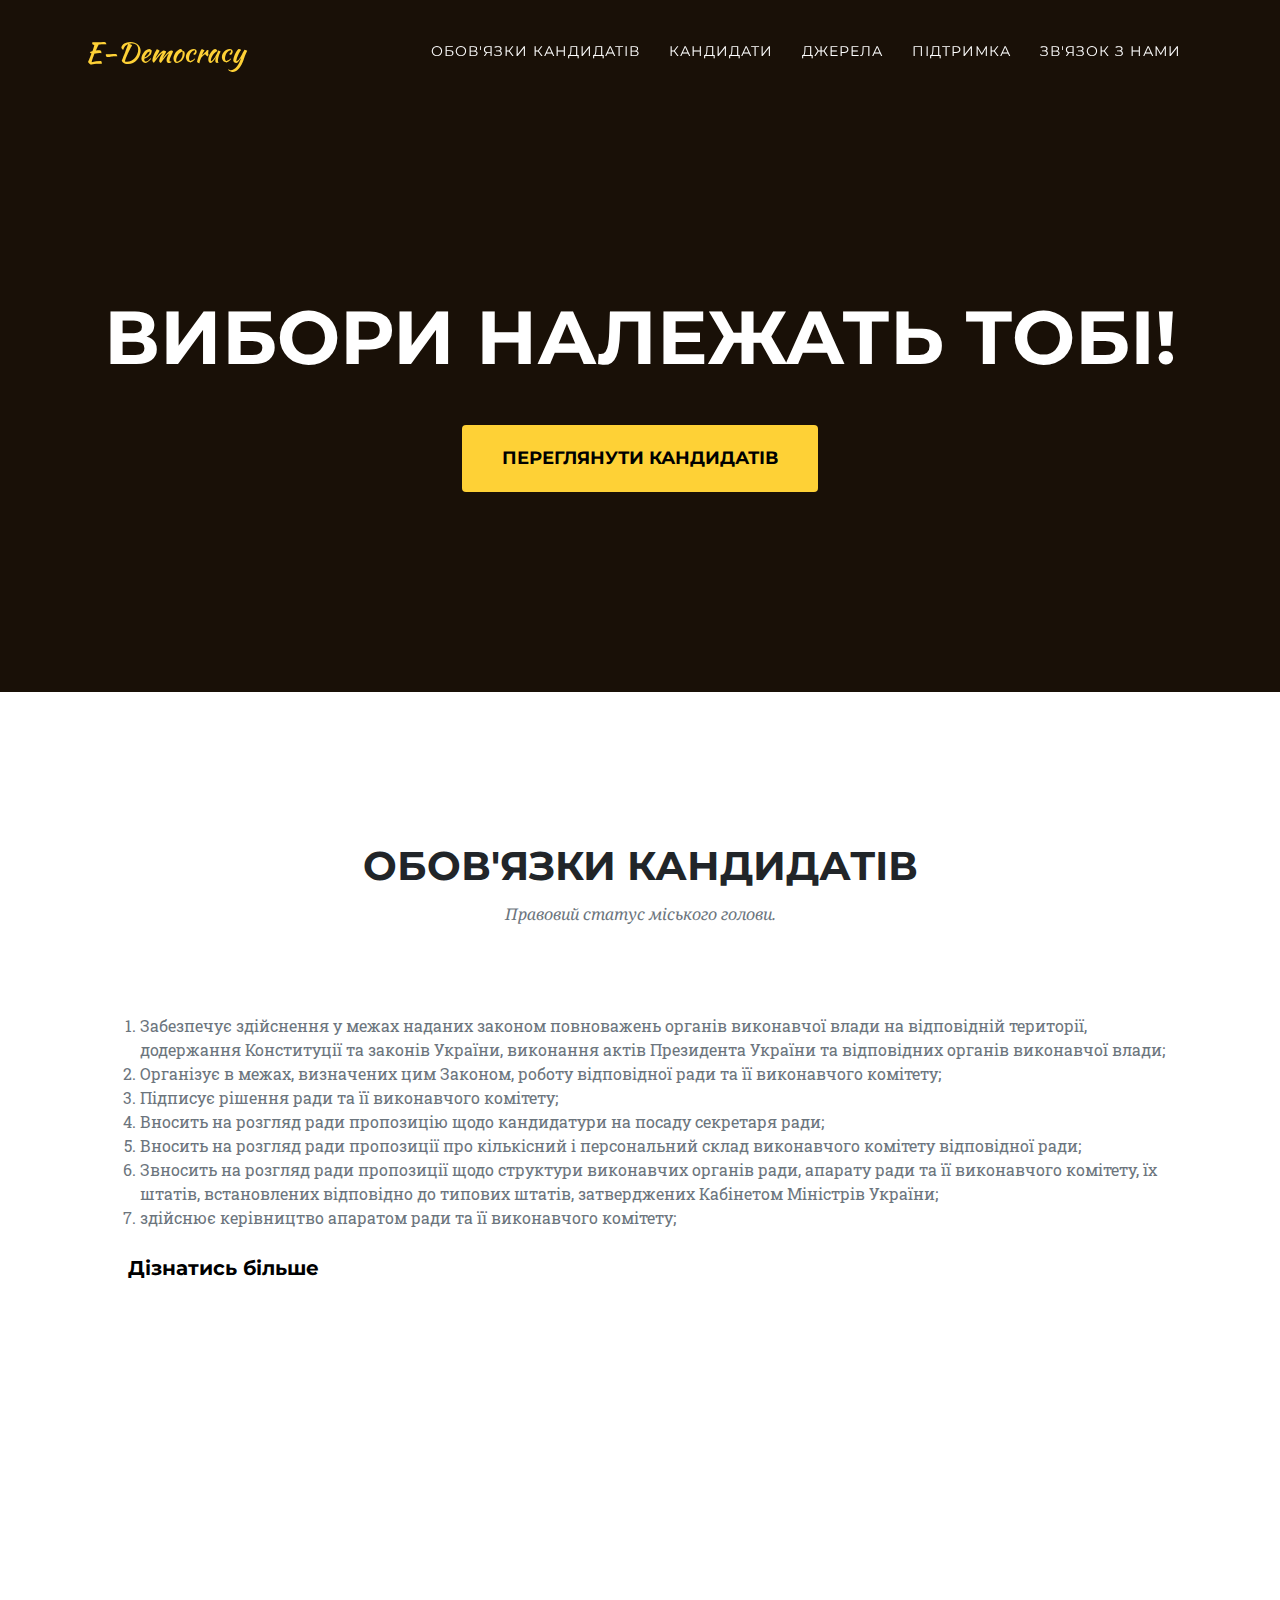
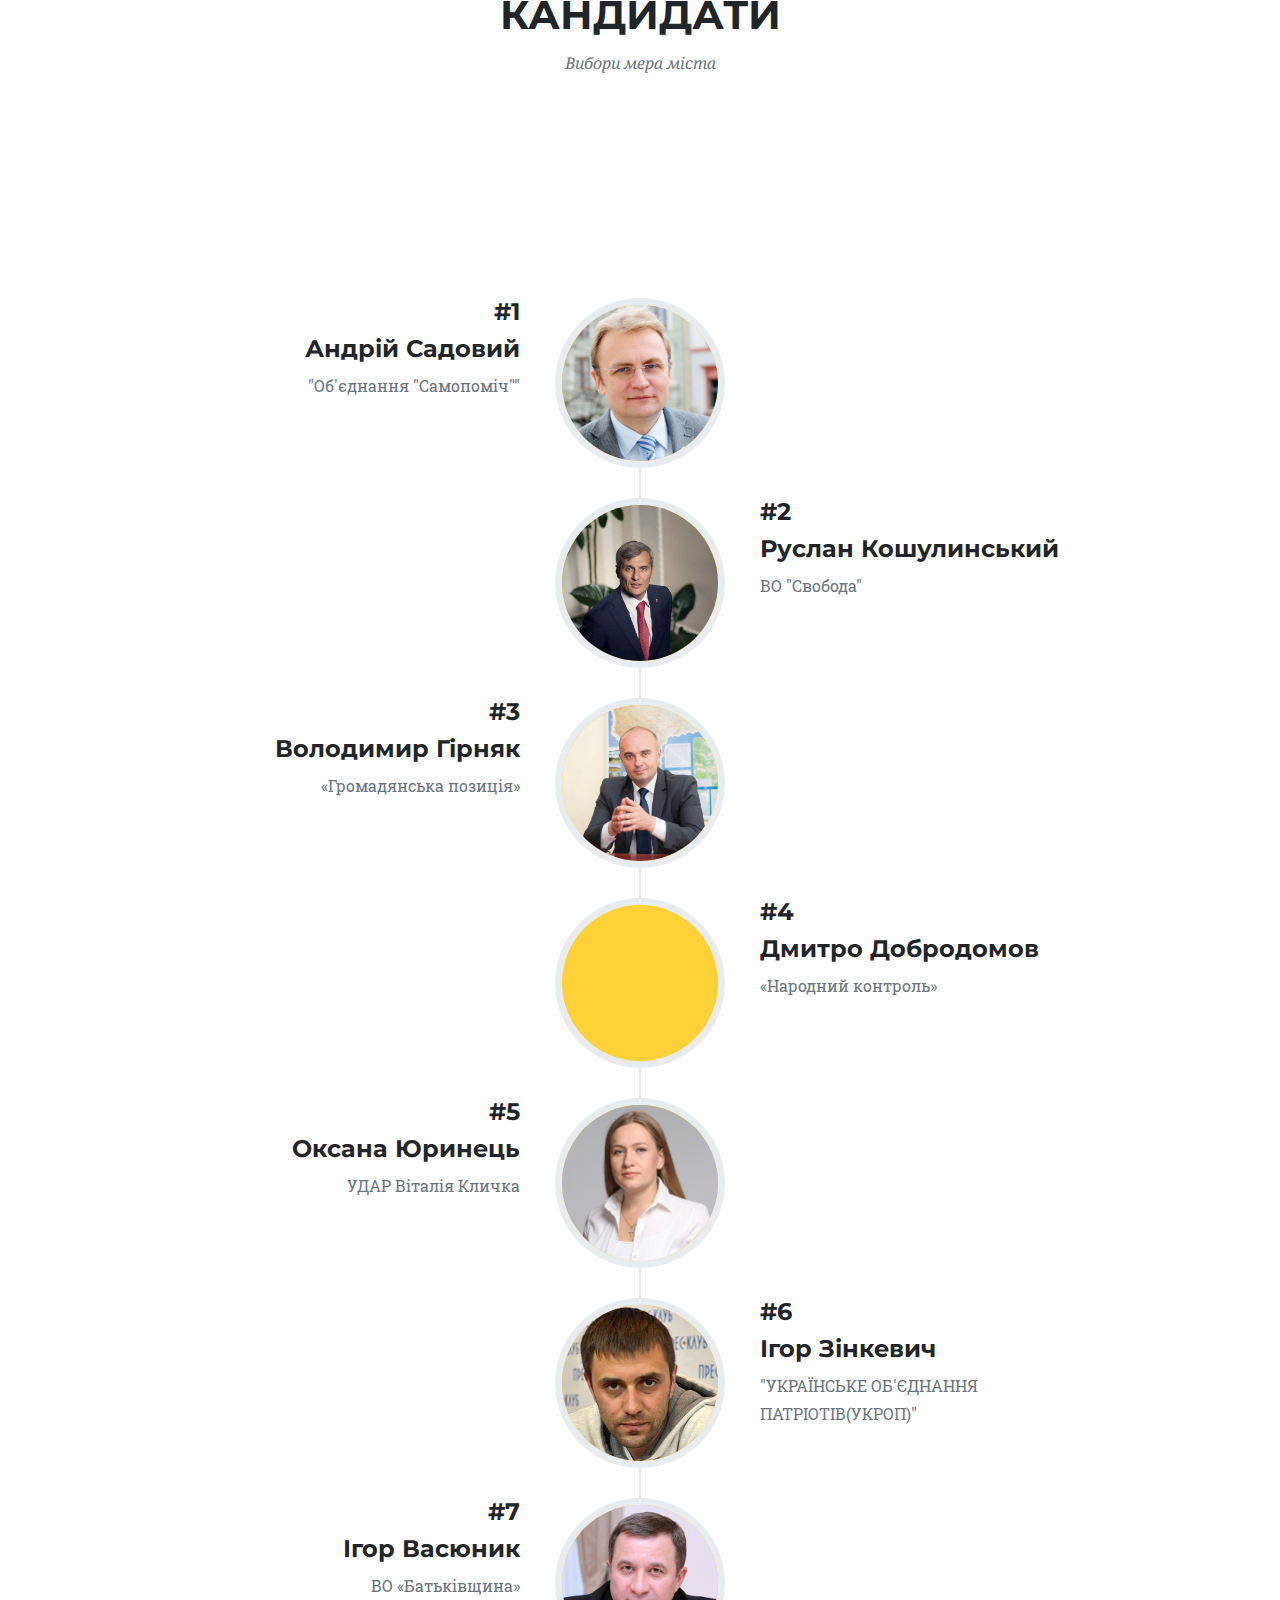
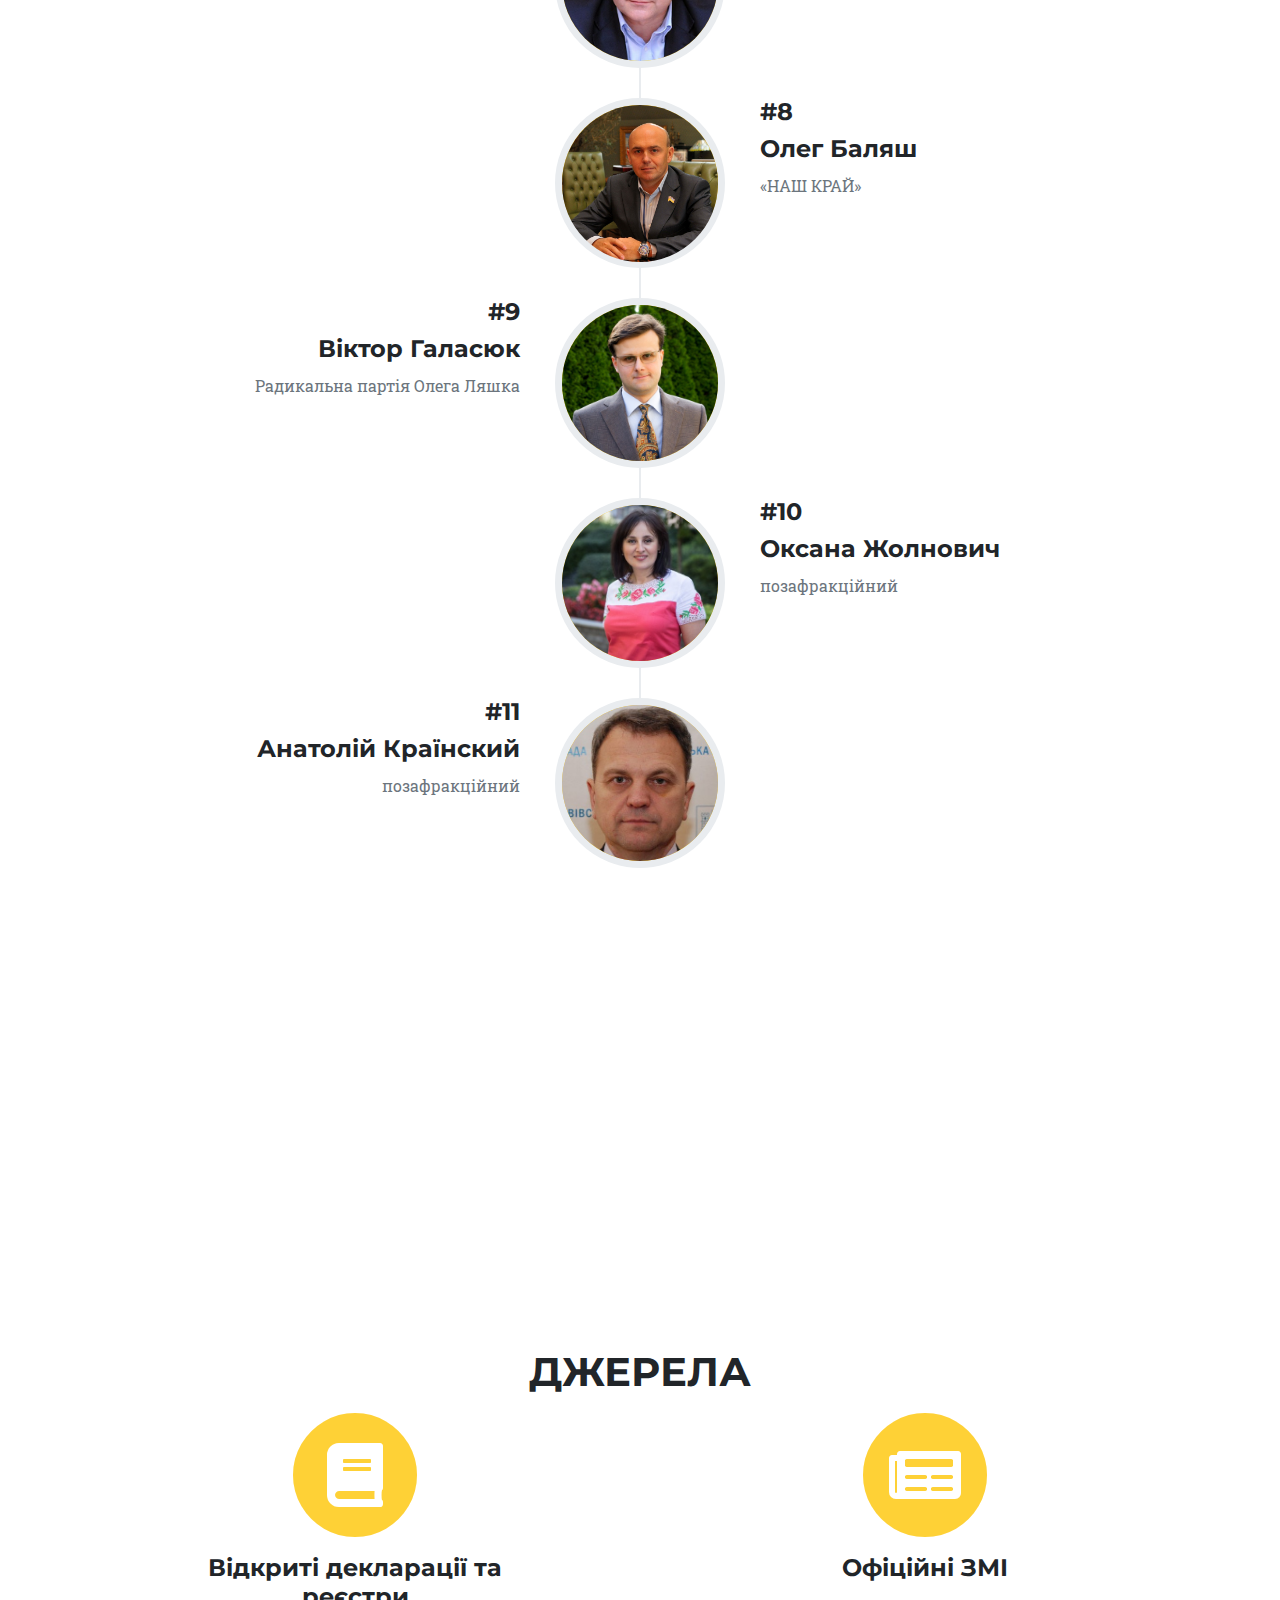
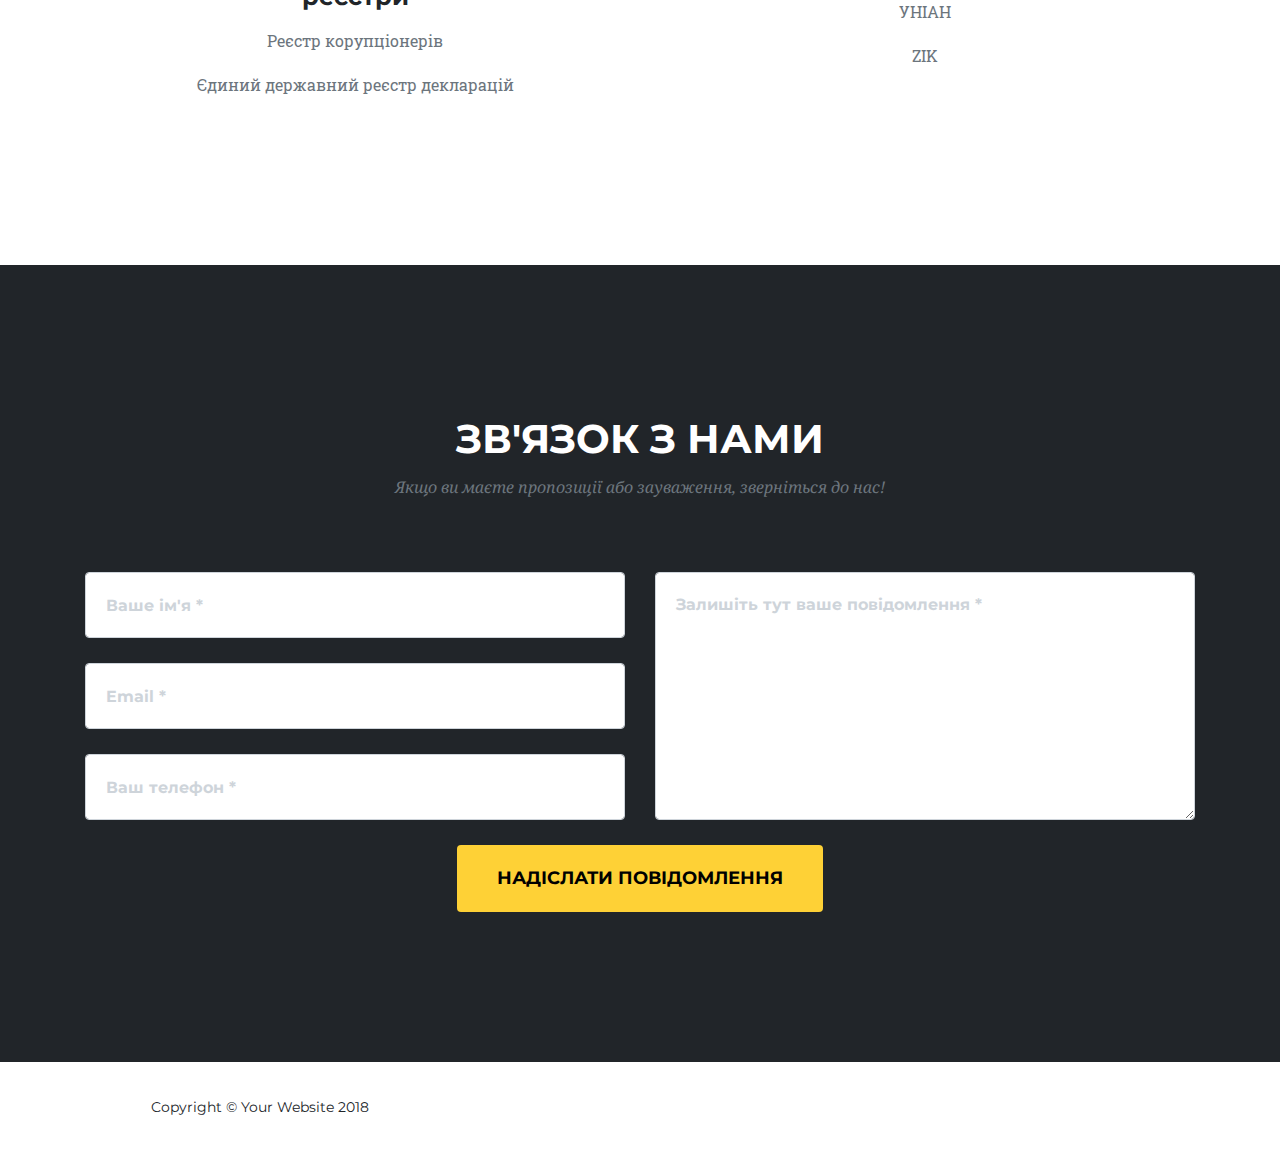
==== index.html @ ca5add1b "Add front" ====
<!DOCTYPE html>
<html lang="ua">

<head>

    <meta charset="utf-8">
    <meta name="viewport" content="width=device-width, initial-scale=1, shrink-to-fit=no">
    <meta name="description" content="">
    <meta name="author" content="">

    <title>E - Democracy</title>

    <!-- Bootstrap core CSS -->
    <link href="vendor/bootstrap/css/bootstrap.min.css" rel="stylesheet">

    <!-- Custom fonts for this template -->
    <link href="vendor/fontawesome-free/css/all.min.css" rel="stylesheet" type="text/css">
    <link href="https://fonts.googleapis.com/css?family=Montserrat:400,700" rel="stylesheet" type="text/css">
    <link href='https://fonts.googleapis.com/css?family=Kaushan+Script' rel='stylesheet' type='text/css'>
    <link href='https://fonts.googleapis.com/css?family=Droid+Serif:400,700,400italic,700italic' rel='stylesheet'
          type='text/css'>
    <link href='https://fonts.googleapis.com/css?family=Roboto+Slab:400,100,300,700' rel='stylesheet' type='text/css'>

    <!-- Custom styles for this template -->
    <link href="css/agency.min.css" rel="stylesheet">

</head>

<body id="page-top">

<!-- Navigation -->
<nav class="navbar navbar-expand-lg navbar-dark fixed-top" id="mainNav">
    <div class="container">
        <a class="navbar-brand js-scroll-trigger" href="#page-top">E-Democracy</a>
        <button class="navbar-toggler navbar-toggler-right" type="button" data-toggle="collapse"
                data-target="#navbarResponsive" aria-controls="navbarResponsive" aria-expanded="false"
                aria-label="Toggle navigation">
            Menu
            <i class="fas fa-bars"></i>
        </button>
        <div class="collapse navbar-collapse" id="navbarResponsive">
            <ul class="navbar-nav text-uppercase ml-auto">
                <li class="nav-item">
                    <a class="nav-link js-scroll-trigger" href="#services">Обов'язки кандидатів</a>
                </li>
                <li class="nav-item">
                    <a class="nav-link js-scroll-trigger" href="#about">Кандидати</a>
                </li>
                <li class="nav-item">
                    <a class="nav-link js-scroll-trigger" href="#sources">Джерела</a>
                </li>
                <li class="nav-item">
                    <a class="nav-link js-scroll-trigger" href="#donate">Підтримка</a>
                </li>
                <li class="nav-item">
                    <a class="nav-link js-scroll-trigger" href="#contact">Зв'язок з нами</a>
                </li>
            </ul>
        </div>
    </div>
</nav>

<!-- Header -->
<header class="masthead">
    <div class="container">
        <div class="intro-text">
            <div class="intro-heading text-uppercase">Вибори належать тобі!</div>
            <a class="btn btn-primary btn-xl text-uppercase js-scroll-trigger" href="#about">Переглянути
                кандидатів</a>
        </div>
    </div>
</header>

<!-- Обов'язки кандидатів -->
<section id="services">
    <div class="container">
        <div class="row">
            <div class="col-lg-12 text-center">
                <h2 class="section-heading text-uppercase">Обов'язки кандидатів</h2>
                <h3 class="section-subheading text-muted">Правовий статус міського голови.</h3>
            </div>
        </div>
        <div class="col-md-12">
            <ol class="service-heading">
                <li class="text-muted">Забезпечує здійснення у межах наданих законом повноважень органів виконавчої
                    влади на відповідній території, додержання Конституції та законів України, виконання актів
                    Президента України та відповідних органів виконавчої влади;
                </li>
                <li class="text-muted">Організує в межах, визначених цим Законом, роботу відповідної ради та її
                    виконавчого комітету;
                </li>
                <li class="text-muted">Підписує рішення ради та її виконавчого комітету;</li>
                <li class="text-muted">Вносить на розгляд ради пропозицію щодо кандидатури на посаду секретаря ради;
                </li>
                <li class="text-muted">Вносить на розгляд ради пропозиції про кількісний і персональний склад
                    виконавчого комітету відповідної ради;
                </li>
                <li class="text-muted">Звносить на розгляд ради пропозиції щодо структури виконавчих органів ради,
                    апарату ради та її виконавчого комітету, їх штатів, встановлених відповідно до типових штатів,
                    затверджених Кабінетом Міністрів України;
                </li>
                <li class="text-muted">здійснює керівництво апаратом ради та її виконавчого комітету;
                </li>
                <span id="text">
                    <li class="text-muted">скликає сесії ради, вносить пропозиції та формує порядок денний сесій ради і
                        головує на пленарних засіданнях ради;
                    </li>
                    <li class="text-muted">забезпечує підготовку на розгляд ради проектів програм соціально-економічного та
                        культурного розвитку, цільових програм з інших питань самоврядування, місцевого бюджету та звіту про
                        його виконання, рішень ради з інших питань, що належать до її відання; оприлюднює затверджені радою
                        програми, бюджет та звіти про їх виконання;
                    </li>
                    <li class="text-muted">призначає на посади та звільняє з посад керівників відділів, управлінь та інших
                        виконавчих органів ради, підприємств, установ та організацій, що належать до комунальної власності
                        відповідних територіальних громад, крім керівників дошкільних, загальноосвітніх та позашкільних
                        навчальних закладів;
                    </li>


                    <li class="text-muted">скликає загальні збори громадян за місцем проживання;
                        <ul>
                            <li class="text-muted">вносить на розгляд ради пропозиції про утворення спеціалізованої установи
                                з надання безоплатної первинної правової допомоги;
                            </li>
                            <li class="text-muted">вносить на розгляд ради пропозиції щодо кандидатури на посаду керівника
                                установи з надання безоплатної первинної правової допомоги;
                            </li>
                        </ul>
                    </li>
                    <li class="text-muted">забезпечує виконання рішень місцевого референдуму, відповідної ради, її
                        виконавчого комітету;
                    </li>
                    <li class="text-muted">є розпорядником бюджетних коштів, використовує їх лише за призначенням,
                        визначеним радою;
                    </li>
                    <li class="text-muted">представляє територіальну громаду, раду та її виконавчий комітет у відносинах з
                        державними органами, іншими органами місцевого самоврядування, об'єднаннями громадян,
                        підприємствами, установами та організаціями незалежно від форм власності, громадянами, а також у
                        міжнародних відносинах відповідно до законодавства;
                    </li>
                    <li class="text-muted">звертається до суду щодо визнання незаконними актів інших органів місцевого
                        самоврядування, місцевих органів виконавчої влади, підприємств, установ та організацій, які
                        обмежують права та інтереси територіальної громади, а також повноваження ради та її органів;
                    </li>
                    <li class="text-muted">укладає від імені територіальної громади, ради та її виконавчого комітету
                        договори відповідно до законодавства, а з питань, віднесених до виключної компетенції ради, подає їх
                        на затвердження відповідної ради;
                    </li>
                    <li class="text-muted">веде особистий прийом громадян;</li>
                    <li class="text-muted">забезпечує на відповідній території додержання законодавства щодо розгляду
                        звернень громадян та їх об'єднань;
                        <ul>
                            <li class="text-muted">бере участь у здійсненні державної регуляторної політики у сфері
                                господарської діяльності в межах та у спосіб, встановлені Законом України "Про засади
                                державної регуляторної політики у сфері господарської діяльності";
                            </li>
                        </ul>
                    </li>
                    <li class="text-muted">здійснює інші повноваження місцевого самоврядування, визначені цим та іншими
                        законами, якщо вони не віднесені до виключних повноважень ради або не віднесені радою до відання її
                        виконавчих органів;
                    </li>
                    <li class="text-muted">видає розпорядження у межах своїх повноважень;</li>
                </span>
            </ol>
        </div>
        <div class="col-lg-3 text-center btn-container">
            <button class="btn" id="toggle">Дізнатись більше</button>
        </div>
    </div>
</section>

<!-- Кандидати -->
<section id="about">
    <div class="container">
        <div class="row">
            <div class="col-lg-12 text-center">
                <h2 class="section-heading text-uppercase">Кандидати</h2>
                <h3 class="section-subheading text-muted">Вибори мера міста</h3>
            </div>
        </div>
        <section id="portfolio">
            <div class="row">
                <div class="col-lg-12">
                    <ul class="timeline">
                        <li class="portfolio-item">
                            <div class="timeline-image">
                                <a class="portfolio-link" data-toggle="modal" href="#portfolioModal1">
                                    <div class="portfolio-hover rounded-circle">
                                        <div class="portfolio-hover-content">
                                            <i class="far fa-hand-pointer fa-3x"></i>
                                        </div>
                                    </div>
                                    <img class="rounded-circle img-fluid" src="img/1.jpg" alt="">
                                </a>
                            </div>
                            <div class="timeline-panel">
                                <div class="timeline-heading">
                                    <h4>#1</h4>
                                    <h4 class="subheading">Андрій Садовий</h4>
                                </div>
                                <div class="timeline-body">
                                    <p class="text-muted">"Об'єднання "Самопоміч""</p>
                                </div>
                            </div>
                        </li>
                        <li class="timeline-inverted portfolio-item">
                            <div class="timeline-image">
                                <a class="portfolio-link" data-toggle="modal" href="#portfolioModal2">
                                    <div class="portfolio-hover rounded-circle">
                                        <div class="portfolio-hover-content">
                                            <i class="far fa-hand-pointer fa-3x"></i>
                                        </div>
                                    </div>
                                    <img class="rounded-circle img-fluid" src="img/2.jpg" alt="">
                                </a>
                            </div>
                            <div class="timeline-panel">
                                <div class="timeline-heading">
                                    <h4>#2</h4>
                                    <h4 class="subheading">Руслан Кошулинський</h4>
                                </div>
                                <div class="timeline-body">
                                    <p class="text-muted">ВО "Свобода"</p>
                                </div>
                            </div>
                        </li>
                        <li class="portfolio-item">
                            <div class="timeline-image">
                                <a class="portfolio-link" data-toggle="modal" href="#portfolioModal3">
                                    <div class="portfolio-hover rounded-circle">
                                        <div class="portfolio-hover-content">
                                            <i class="far fa-hand-pointer fa-3x"></i>
                                        </div>
                                    </div>
                                    <img class="rounded-circle img-fluid" src="img/3.jpg" alt="">
                                </a>
                            </div>
                            <div class="timeline-panel">
                                <div class="timeline-heading">
                                    <h4>#3</h4>
                                    <h4 class="subheading">Володимир Гірняк</h4>
                                </div>
                                <div class="timeline-body">
                                    <p class="text-muted">«Громадянська позиція»</p>
                                </div>
                            </div>
                        </li>
                        <li class="timeline-inverted portfolio-item">
                            <div class="timeline-image">
                                <a class="portfolio-link" data-toggle="modal" href="#portfolioModal4">
                                    <div class="portfolio-hover rounded-circle">
                                        <div class="portfolio-hover-content">
                                            <i class="far fa-hand-pointer fa-3x"></i>
                                        </div>
                                    </div>
                                    <img class="rounded-circle img-fluid" src="img/4.jpg" alt="">
                                </a>
                            </div>
                            <div class="timeline-panel">
                                <div class="timeline-heading">
                                    <h4>#4</h4>
                                    <h4 class="subheading">Дмитро Добродомов</h4>
                                </div>
                                <div class="timeline-body">
                                    <p class="text-muted">«Народний контроль»</p>
                                </div>
                            </div>
                        </li>
                        <li class="portfolio-item">
                            <div class="timeline-image">
                                <a class="portfolio-link" data-toggle="modal" href="#portfolioModal5">
                                    <div class="portfolio-hover rounded-circle">
                                        <div class="portfolio-hover-content">
                                            <i class="far fa-hand-pointer fa-3x"></i>
                                        </div>
                                    </div>
                                    <img class="rounded-circle img-fluid" src="img/5.jpg" alt="">
                                </a>
                            </div>
                            <div class="timeline-panel">
                                <div class="timeline-heading">
                                    <h4>#5</h4>
                                    <h4 class="subheading">Оксана Юринець</h4>
                                </div>
                                <div class="timeline-body">
                                    <p class="text-muted">УДАР Віталія Кличка</p>
                                </div>
                            </div>
                        </li>
                        <li class="timeline-inverted portfolio-item">
                            <div class="timeline-image">
                                <a class="portfolio-link" data-toggle="modal" href="#portfolioModal6">
                                    <div class="portfolio-hover rounded-circle">
                                        <div class="portfolio-hover-content">
                                            <i class="far fa-hand-pointer fa-3x"></i>
                                        </div>
                                    </div>
                                    <img class="rounded-circle img-fluid" src="img/6.jpg" alt="">
                                </a>
                            </div>
                            <div class="timeline-panel">
                                <div class="timeline-heading">
                                    <h4>#6</h4>
                                    <h4 class="subheading">Ігор Зінкевич</h4>
                                </div>
                                <div class="timeline-body">
                                    <p class="text-muted">"УКРАЇНСЬКЕ ОБ'ЄДНАННЯ ПАТРІОТІВ(УКРОП)"</p>
                                </div>
                            </div>
                        </li>
                        <li class="portfolio-item">
                            <div class="timeline-image">
                                <a class="portfolio-link" data-toggle="modal" href="#portfolioModal7">
                                    <div class="portfolio-hover rounded-circle">
                                        <div class="portfolio-hover-content">
                                            <i class="far fa-hand-pointer fa-3x"></i>
                                        </div>
                                    </div>
                                    <img class="rounded-circle img-fluid" src="img/7.jpg" alt="">
                                </a>
                            </div>
                            <div class="timeline-panel">
                                <div class="timeline-heading">
                                    <h4>#7</h4>
                                    <h4 class="subheading">Ігор Васюник</h4>
                                </div>
                                <div class="timeline-body">
                                    <p class="text-muted">ВО «Батьківщина»</p>
                                </div>
                            </div>
                        </li>
                        <li class="timeline-inverted portfolio-item">
                            <div class="timeline-image">
                                <a class="portfolio-link" data-toggle="modal" href="#portfolioModal8">
                                    <div class="portfolio-hover rounded-circle">
                                        <div class="portfolio-hover-content">
                                            <i class="far fa-hand-pointer fa-3x"></i>
                                        </div>
                                    </div>
                                    <img class="rounded-circle img-fluid" src="img/8.jpg" alt="">
                                </a>
                            </div>
                            <div class="timeline-panel">
                                <div class="timeline-heading">
                                    <h4>#8</h4>
                                    <h4 class="subheading">Олег Баляш</h4>
                                </div>
                                <div class="timeline-body">
                                    <p class="text-muted">«НАШ КРАЙ»</p>
                                </div>
                            </div>
                        </li>
                        <li class="portfolio-item">
                            <div class="timeline-image">
                                <a class="portfolio-link" data-toggle="modal" href="#portfolioModal9">
                                    <div class="portfolio-hover rounded-circle">
                                        <div class="portfolio-hover-content">
                                            <i class="far fa-hand-pointer fa-3x"></i>
                                        </div>
                                    </div>
                                    <img class="rounded-circle img-fluid" src="img/9.jpg" alt="">
                                </a>
                            </div>
                            <div class="timeline-panel">
                                <div class="timeline-heading">
                                    <h4>#9</h4>
                                    <h4 class="subheading">Віктор Галасюк</h4>
                                </div>
                                <div class="timeline-body">
                                    <p class="text-muted">Радикальна партія Олега Ляшка</p>
                                </div>
                            </div>
                        </li>
                        <li class="timeline-inverted portfolio-item">
                            <div class="timeline-image">
                                <a class="portfolio-link" data-toggle="modal" href="#portfolioModal10">
                                    <div class="portfolio-hover rounded-circle">
                                        <div class="portfolio-hover-content">
                                            <i class="far fa-hand-pointer fa-3x"></i>
                                        </div>
                                    </div>
                                    <img class="rounded-circle img-fluid" src="img/10.jpg" alt="">
                                </a>
                            </div>
                            <div class="timeline-panel">
                                <div class="timeline-heading">
                                    <h4>#10</h4>
                                    <h4 class="subheading">Оксана Жолнович</h4>
                                </div>
                                <div class="timeline-body">
                                    <p class="text-muted">позафракційний</p>
                                </div>
                            </div>
                        </li>
                        <li class="portfolio-item">
                            <div class="timeline-image">
                                <a class="portfolio-link" data-toggle="modal" href="#portfolioModal11">
                                    <div class="portfolio-hover rounded-circle">
                                        <div class="portfolio-hover-content">
                                            <i class="far fa-hand-pointer fa-3x"></i>
                                        </div>
                                    </div>
                                    <img class="rounded-circle img-fluid" src="img/11.jpg" alt="">
                                </a>
                            </div>
                            <div class="timeline-panel">
                                <div class="timeline-heading">
                                    <h4>#11</h4>
                                    <h4 class="subheading">Анатолій Країнский</h4>
                                </div>
                                <div class="timeline-body">
                                    <p class="text-muted">позафракційний</p>
                                </div>
                            </div>
                        </li>
                    </ul>
                </div>
            </div>
        </section>
    </div>
</section>


    <!-- Sources -->
    <section id="sources">
      <div class="container">
        <div class="row">
          <div class="col-lg-12 text-center">
            <h2 class="section-heading text-uppercase">Джерела</h2>
          </div>
        </div>
        <div class="row text-center">
            <div class="col-md-1"></div>
          <div class="col-md-4">
            <span class="fa-stack fa-4x">
              <i class="fas fa-circle fa-stack-2x text-primary"></i>
              <i class="fas fa-book fa-stack-1x fa-inverse"></i>
            </span>
            <h4 class="service-heading">Відкриті декларації та реєстри</h4>
            <p class="text-muted">Реєстр корупціонерів</p>
              <p class="text-muted">Єдиний державний реєстр декларацій</p>
          </div>
            <div class="col-md-2"></div>
          <div class="col-md-4">
            <span class="fa-stack fa-4x">
              <i class="fas fa-circle fa-stack-2x text-primary"></i>
              <i class="fas fa-newspaper fa-stack-1x fa-inverse"></i>
            </span>
            <h4 class="service-heading">Офіційні ЗМІ</h4>
            <p class="text-muted">УНІАН</p>
              <p class="text-muted">ZIK</p>
          </div>
        </div>
      </div>
    </section>

<!-- Зв'язок з нами -->
<section id="contact">
    <div class="container">
        <div class="row">
            <div class="col-lg-12 text-center">
                <h2 class="section-heading text-uppercase">Зв'язок з нами</h2>
                <h3 class="section-subheading text-muted">Якщо ви маєте пропозиції або зауваження, зверніться до
                    нас!</h3>
            </div>
        </div>
        <div class="row">
            <div class="col-lg-12">
                <form id="contactForm" name="sentMessage" novalidate="novalidate">
                    <div class="row">
                        <div class="col-md-6">
                            <div class="form-group">
                                <input class="form-control" id="name" type="text" placeholder="Ваше ім'я *"
                                       required="required" data-validation-required-message="Please enter your name.">
                                <p class="help-block text-danger"></p>
                            </div>
                            <div class="form-group">
                                <input class="form-control" id="email" type="email" placeholder="Email *"
                                       required="required"
                                       data-validation-required-message="Please enter your email address.">
                                <p class="help-block text-danger"></p>
                            </div>
                            <div class="form-group">
                                <input class="form-control" id="phone" type="tel" placeholder="Ваш телефон *"
                                       required="required"
                                       data-validation-required-message="Please enter your phone number.">
                                <p class="help-block text-danger"></p>
                            </div>
                        </div>
                        <div class="col-md-6">
                            <div class="form-group">
                                <textarea class="form-control" id="message"
                                          placeholder="Залишіть тут ваше повідомлення *"
                                          required="required"
                                          data-validation-required-message="Please enter a message."></textarea>
                                <p class="help-block text-danger"></p>
                            </div>
                        </div>
                        <div class="clearfix"></div>
                        <div class="col-lg-12 text-center">
                            <div id="success"></div>
                            <button id="sendMessageButton" class="btn btn-primary btn-xl text-uppercase" type="submit">
                                Надіслати повідомлення
                            </button>
                        </div>
                    </div>
                </form>
            </div>
        </div>
    </div>
</section>

<!-- Footer -->
<footer>
    <div class="container">
        <div class="row">
            <div class="col-md-4">
                <span class="copyright">Copyright &copy; Your Website 2018</span>
            </div>
        </div>
    </div>
</footer>

<!-- Portfolio Modals -->
<!-- Modal 1  Sadovyi -->
<div class="portfolio-modal modal fade" id="portfolioModal1" class="links" role="dialog" aria-hidden="true">
    <div class="modal-dialog">
        <div class="modal-content">
            <div class="close-modal" data-dismiss="modal">
                <div class="lr">
                    <div class="rl"></div>
                </div>
            </div>
            <div class="container">
                <div class="row">
                    <div class="col-lg-8 mx-auto">               <!-- Project Details Go Here -->
                        <div class="container">
                            <div class="row">
                                <div><p style="font-size:50pt; color:#191007;">#1</p></div>
                                <div class="col-sm-4">
                                    <div class="team-member"><img class="mx-auto rounded-circle" src="img/1.jpg"
                                                                  alt=""></div>
                                </div>
                                <div class="col-sm-4"><h4>Садовий Андрій Іванович</h4> <!--- candidate name ---> <p
                                        class="text-muted">"Об'єднання "Самопоміч""</p> <!--- party --->
                                </div>
                            </div>
                            <div>                     <!-- main info about candidate--> <p><b>Дата народження: </b>19
                                серпня 1968 року<br> <b>Освіта:</b> Львівський Державний університет «Львівська
                                політехніка», Академія державного управління при Президентові України<br> <b>Трудова
                                    діяльність: </b>заступник директора Львівського відділення Фонду соціальної
                                адаптації молоді при Кабінеті Міністрів України,  голова ради, голова правління ВАТ
                                «Південьзахіделектромережбуд», голова ради ЗАТ "Телерадіокомпанія «Люкс», директор ГО
                                «Інститут розвитку міста»,  лідер громадського об'єднання «Самопоміч».  <b>Громадська
                                    діяльність: </b> Громадською діяльністю Андрій Садовий займається з 1997 року. Є
                                засновником і головою правління громадської організації «Інститут розвитку міста», що
                                була видавцем всеукраїнського журналу «Місто»; засновником комунальної установи
                                «Інститут міста», що займається стратегією розвитку Львова, головою наглядової ради
                                культурно-мистецького Фонду ім. Митрополита Андрея Шептицького УГКЦ (2000—2002 роки),
                                членом українсько-польської Капітули поєднання.  Протягом 1998—2002 років був депутатом
                                та головою комісії економічної політики Львівської міської ради.  <br>У 2004 році
                                ініціював створення громадського об'єднання «Самопоміч».  <br>26 березня 2006 року
                                обраний на посаду міського голови Львова.  <br>У квітні 2008 р. виступив з пропозицією
                                відновити в Україні магдебурзьке право.  <br>27 червня 2009 року з'їзд політичної партії
                                «Наша Україна» прийняв рішення про виключення міського голови Львова Андрія Садового з
                                політради партії на його прохання.  <br>У 2010 р. Андрій Садовий вдруге обраний міським
                                головою Львова (висувався від Республіканської християнської партії.  <br>У грудні 2012
                                створив політичну партію Партія «Самопоміч», ставши її головою.  </p></div>
                            <div style="font-size: 25pt">
                                <button class="btn r_btn"><b>Витяг із реєстрів</b></button>
                            </div>
                            <span class="info r_links">
                                <b>Витяг із Єдиного державного реєстру декларацій:</b>
                                <br>особистий дохід: 126 595
                                <br>сімйений дохід: 519 661
                                <br>земельні ділянки: 702 м2
                                <br>житло: 660.2 м2
                                <br>машини: Mercedes Benz Viano.
                                <br>
                                <b>Реєстр корупціонерів: </b> не зареєстрований в реєстрі.
                            </span>
                            <div style="font-size: 25pt">
                                <button class="btn z_btn"><b>Дізнатися більше від ЗМІ</b></button>
                            </div>
                            <span class="col-lg-8 info z_links">
                                <b>УНІАН(2017):</b>
                                <br><a href="https://ecology.unian.ua/trash/1732907-lvivske-smittya-mojut-pochati-vivoziti-za-kordon-sadoviy.html">Львіське сміття можуть почати вивозити за кордон</a>
                                    <br><a href="https://ecology.unian.ua/trash/1836351-sadoviy-zaproponuvav-stvoriti-smittezvalische-v-chornobilskiy-zoni.html">Садовий заропонував створитисміттєзвалище в чорнобильській зоні</a>
                                <br><a href="https://www.unian.ua/politics/2225289-sadoviy-rozkayavsya-u-tomu-scho-vodiy-na-yogo-prohannya-porushiv-pdd.html">Садовий розкаявся, тому щоводій на його прохання порушив ПДД</a>
                                    <br><b>УНІАН(2015):</b>
                                    <br><a href="https://www.unian.ua/politics/1069422-lviv-vsilyako-pidtrimuvatime-reformu-patrulno-postovoji-slujbi-mvs-sadoviy.html">Львів всіляко підтримує реформу...</a>
                                    <br><a herf="https://www.unian.ua/society/1092488-sadoviy-zayaviv-pro-skladannya-povnovajen-vitse-prezidenta-asotsiatsiji-mist-ukrajini.html">Садовив заявив про складання повноважень...</a>
                                    <br><a href="https://www.unian.ua/politics/1117339-sadoviy-povyazav-informatsiyu-pro-tisk-na-deputativ-iz-rezultatami-jih-golosuvannya-za-zmini-do-konstitutsiji.html">Садовий пов'язав інформацію про тиск на депутатів із...</a>
                                    <br><a href="https://www.unian.ua/politics/1119976-vid-samopomochi-na-mera-kieva-balotuvatimetsya-restorator-gusovskiy-lvova-sadoviy.html">Від "Самопомочі" на мера Києва балотується ресторатор...</a>
                                <br><b>ZIK(2016):</b>
                                <br><a href="https://zik.ua/news/2016/01/23/sadovyy_pro_zbory_asotsiatsii_mist_tse_ne_buly_vybory_tse_buv_teatr_665379">Садовий про збори асоціації міст</a>
                                <br><a href="https://zik.ua/news/2016/02/01/andriy_sadovyy_zustrivsya_iz_poslom_avstralii_v_ukraini_668252">Садовий зустрівся із послом Австрії</a>
                                <br><a href="https://zik.ua/news/2016/02/01/sadovyy_obitsyaie_z_10_lyutogo_vidnovyty_ruh_troleybusiv_bilya_tserkvy_yura_668129">САдовий обіцяє з 10 лютого</a>
                                <br><a href="https://zik.ua/news/2016/02/08/sadovyy_pro_tramvay_na_syhiv_tryvaie_faza_duzhe_skladnyh_robit_670419">Садовий про трамвай на Сихів</a>
                                <br><a href="https://zik.ua/news/2016/02/23/andriy_sadovyy_maie_30_pozashtatnyh_radnykiv_i_kazhe_shcho_ih_zamalo_675279">Анрій Садовий має 30 позаштатних рахунків</a>
                                <br><a href="https://zik.ua/news/2016/02/24/sadovyy_proponuie_lvivyanam_samym_znayty_kompromis_shchodo_proizdu_cherez_skver_675705">Садовий пропонує львів'янам знайти компроміс</a>
                                <br><a href="https://zik.ua/news/2016/02/26/sadovyy_zamanyuie_slovatskyh_investoriv_do_lvova_676499">Садовий заманює словацьких інвесторів до Львова</a>
                            </span>
                        </div>
                        </section>
                        <button class="btn btn-primary" data-dismiss="modal" type="button" style="margin-top:10pt"><i
                                class="fas fa-times"></i> Закрити
                        </button>
                    </div>
                </div>
            </div>
        </div>
    </div>
</div>  <!-- Modal 2 Koshylynskyi-->
<div class="portfolio-modal modal fade" id="portfolioModal2" class="links" role="dialog" aria-hidden="true">
    <div class="modal-dialog">
        <div class="modal-content">
            <div class="close-modal" data-dismiss="modal">
                <div class="lr">
                    <div class="rl"></div>
                </div>
            </div>
            <div class="container">
                <div class="row">
                    <div class="col-lg-8 mx-auto">
                        <div class="modal-body">               <!-- Project Details Go Here -->
                            <div class="container">
                                <div class="row">
                                    <div><p style="font-size:50pt; color:#191007;">#2</p></div>
                                    <div class="col-sm-4">
                                        <div class="team-member"><img class="mx-auto rounded-circle" src="img/2.jpg" alt=""></div>
                                    </div>
                                    <div class="col-sm-4"><h4>Кошулинський Руслан Володимирович</h4>
                                        <!--- candidate name ---> <p class="text-muted">ВО "Свобода"</p>
                                        <!--- party --->                     </div>
                                </div>                     <!-- main info about candidate--> <p><b>Дата народження: </b>9
                                вересня 1969 року<br> <b>Освіта: </b>Львівська спеціалізована школа-інтернат спортивного
                                профілю, Кооперативний технікум у місті Львові, Тернопільський державний економічний
                                університет.<br> <b>Трудова діяльність: </b>солдат строкової служби армії СРСР (службу
                                проходив в Групі радянських військ у Німеччині)  <br>завідувач виробництвом ресторану
                                «Беркут» Яремчанського споживчого товариства, с. Яблуниця, Надвірнянського району,  <br>інженер
                                з маркетингу МП «Плай», м. Долина Івано-Франківської обл.,  <br>інженер-технолог МП ВТФ
                                «Канон»,  <br>кухар, артіль старателів «Полюс», Красноярський край, Російська
                                Федерація,  <br>завідувач виробництвом ДП АТК «Турист», м. Львів,  <br>помічник-консультант
                                народного депутата України, апарат Верховної Ради України, м. Львів,  <br>заступник
                                голови Правління ОСБ МЖК «Поступ», м. Львів,  <br>помічник-консультант народного
                                депутата України, апарат Верховної Ради, м. Київ,  <br>приватний підприємець СПД ФО
                                Кошулинський Р. В.  <br><b>Політична діяльністьь: </b> З 1996 — член СНПУ (в майбутньому
                                — «Свобода»)  <br>З серпня 2008 — заступник голови Всеукраїнського об'єднання
                                «Свобода».  <br>З листопада 2010 — голова фракції Всеукраїнського об'єднання «Свобода» у
                                Львівській міській раді, член постійної депутатської комісії фінансів та планування
                                бюджету.[2]  <br>На парламентських виборах 2012 Руслан Кошилинський займав посаду голови
                                центрального виборчого штабу ВО «Свобода».  <br>З грудня 2012 — Народний депутат
                                України. Пройшов до Верховної Ради України за партійним списком Всеукраїнського
                                об'єднання «Свобода» під номером 12.  <br>13 грудня 2012 був обраний Верховною Радою
                                України на посаду віце-спікера. За проголосували 305 депутатів[3].  <br>Очолював
                                тимчасову спеціальну комісію з підготовки проекту закону про розвиток і застосування мов
                                в Україні (з 04.03.2014).  <br>В результаті Парламентських виборів у 2014 не пройшов до
                                Верховної Ради, оскільки ВО «Свобода» не подолала прохідний бар'єр.  <br>З листопада
                                2015 — депутат Львівської обласної ради.  </p>
                                <div style="font-size: 25pt">
                                    <button class="btn "><b>Витяг із реєстрів</b></button>
                                </div>
                                <div class="info ">
                                    <b>Витяг із Єдиного державного реєстру декларацій:</b>
                                    <br>особистий дохід: -
                                    <br>сімйений дохід: 129 789
                                    <br>земельні ділянки: 334 м2
                                    <br>житло: 235,2 м2
                                    <br>машини: ЗАЗ 968М, ПВ350, NISSAN LEAF.
                                </div>
                                <div style="font-size: 25pt">
                                    <button class="btn "><b>Дізнатися більше від ЗМІ</b></button>
                                </div>
                                <span class="info">
                                </span>
                            </div>
                            </section>
                            <button class="btn btn-primary" data-dismiss="modal" type="button" style="margin-top:10pt">
                                <i class="fas fa-times"></i> Закрити
                            </button>
                        </div>
                    </div>
                </div>
            </div>
        </div>
    </div>
</div>  <!-- Modal 3 -->
<div class="portfolio-modal modal fade" id="portfolioModal3" class="links" role="dialog" aria-hidden="true">
    <div class="modal-dialog">
        <div class="modal-content">
            <div class="close-modal" data-dismiss="modal">
                <div class="lr">
                    <div class="rl"></div>
                </div>
            </div>
            <div class="container">
                <div class="row">
                    <div class="col-lg-8 mx-auto">
                        <div class="modal-body">               <!-- Project Details Go Here -->
                            <div class="container">
                                <div class="row">
                                    <div><p style="font-size:50pt; color:#191007;">#3</p></div>
                                    <div class="col-sm-4">
                                        <div class="team-member"><img class="mx-auto rounded-circle"
                                                                      src="img/3.jpg" alt=""></div>
                                    </div>
                                    <div class="col-sm-4"><h4>Гірняк Володимир Олегович</h4> <!--- candidate name ---> <p
                                            class="text-muted">«Громадянська позиція»</p> <!--- party --->
                                    </div>
                                </div>
                                <div>                     <!-- main info about candidate--> <p><b>Дата народження: </b>19
                                    серпня 1968 року<br> <b>Освіта:</b> Львівський Державний університет «Львівська
                                    політехніка», Академія державного управління при Президентові України<br> <b>Трудова
                                        діяльність: </b>заступник директора Львівського відділення Фонду соціальної
                                    адаптації молоді при Кабінеті Міністрів України,  голова ради, голова правління ВАТ
                                    «Південьзахіделектромережбуд», голова ради ЗАТ "Телерадіокомпанія «Люкс», директор
                                    ГО «Інститут розвитку міста»,  лідер громадського об'єднання «Самопоміч».  <b>Громадська
                                        діяльність: </b> Громадською діяльністю Андрій Садовий займається з 1997 року. Є
                                    засновником і головою правління громадської організації «Інститут розвитку міста»,
                                    що була видавцем всеукраїнського журналу «Місто»; засновником комунальної установи
                                    «Інститут міста», що займається стратегією розвитку Львова, головою наглядової ради
                                    культурно-мистецького Фонду ім. Митрополита Андрея Шептицького УГКЦ (2000—2002
                                    роки), членом українсько-польської Капітули поєднання.  Протягом 1998—2002 років був
                                    депутатом та головою комісії економічної політики Львівської міської ради.  <br>У
                                    2004 році ініціював створення громадського об'єднання «Самопоміч».  <br>26 березня
                                    2006 року обраний на посаду міського голови Львова.  <br>У квітні 2008 р. виступив з
                                    пропозицією відновити в Україні магдебурзьке право.  <br>27 червня 2009 року з'їзд
                                    політичної партії «Наша Україна» прийняв рішення про виключення міського голови
                                    Львова Андрія Садового з політради партії на його прохання.  <br>У 2010 р. Андрій
                                    Садовий вдруге обраний міським головою Львова (висувався від Республіканської
                                    християнської партії.  <br>У грудні 2012 створив політичну партію Партія
                                    «Самопоміч», ставши її головою.  </p></div>
                                <div style="font-size: 25pt">
                                    <button class="btn"><b>Витяг із реєстрів</b></button>
                                </div>
                                <div class="info" class="links">
                                    <b>Витяг із Єдиного державного реєстру декларацій:</b>
                                    <br>особистий дохід: 209093
                                    <br>сімйений дохід: 267 140
                                    <br>земельні ділянки: 1000м2
                                    <br>житло: 40,4 м2, 87,3 м2
                                    <br>машини: ЗАЗ 968М, ПВ350, NISSAN LEAF.
                                </div>
                                <div style="font-size: 25pt">
                                    <button class="btn"><b>Дізнатися більше від ЗМІ</b></button>
                                </div>
                                <div class="info" class="links"><!-- links --></div>
                            </div>
                            </section>
                            <button class="btn btn-primary" data-dismiss="modal" type="button" style="margin-top:10pt">
                                <i class="fas fa-times"></i> Закрити
                            </button>
                        </div>
                    </div>
                </div>
            </div>
        </div>
    </div>
</div>  <!-- Modal 4 -->
<div class="portfolio-modal modal fade" id="portfolioModal4" class="links" role="dialog" aria-hidden="true">
    <div class="modal-dialog">
        <div class="modal-content">
            <div class="close-modal" data-dismiss="modal">
                <div class="lr">
                    <div class="rl"></div>
                </div>
            </div>
            <div class="container">
                <div class="row">
                    <div class="col-lg-8 mx-auto">
                        <div class="modal-body">               <!-- Project Details Go Here -->
                            <div class="container">
                                <div class="row">
                                    <div><p style="font-size:50pt; color:#191007;">#4</p></div>
                                    <div class="col-sm-4">
                                        <div class="team-member"><img class="mx-auto rounded-circle"
                                                                      src="img/4.jpg" alt=""></div>
                                    </div>
                                    <div class="col-sm-4"><h4>Добродомов Дмитро Євгенович</h4> <!--- candidate name ---> <p
                                            class="text-muted">«Народний контроль»</p> <!--- party --->
                                    </div>
                                </div>
                                <div>
                                    <!-- main info about candidate--> <p><b>Дата народження: </b>19
                                    серпня 1968 року<br> <b>Освіта:</b> Львівський Державний університет «Львівська
                                    політехніка», Академія державного управління при Президентові України<br> <b>Трудова
                                        діяльність: </b>заступник директора Львівського відділення Фонду соціальної
                                    адаптації молоді при Кабінеті Міністрів України,  голова ради, голова правління ВАТ
                                    «Південьзахіделектромережбуд», голова ради ЗАТ "Телерадіокомпанія «Люкс», директор
                                    ГО «Інститут розвитку міста»,  лідер громадського об'єднання «Самопоміч».  <b>Громадська
                                        діяльність: </b> Громадською діяльністю Андрій Садовий займається з 1997 року. Є
                                    засновником і головою правління громадської організації «Інститут розвитку міста»,
                                    що була видавцем всеукраїнського журналу «Місто»; засновником комунальної установи
                                    «Інститут міста», що займається стратегією розвитку Львова, головою наглядової ради
                                    культурно-мистецького Фонду ім. Митрополита Андрея Шептицького УГКЦ (2000—2002
                                    роки), членом українсько-польської Капітули поєднання.  Протягом 1998—2002 років був
                                    депутатом та головою комісії економічної політики Львівської міської ради.  <br>У
                                    2004 році ініціював створення громадського об'єднання «Самопоміч».  <br>26 березня
                                    2006 року обраний на посаду міського голови Львова.  <br>У квітні 2008 р. виступив з
                                    пропозицією відновити в Україні магдебурзьке право.  <br>27 червня 2009 року з'їзд
                                    політичної партії «Наша Україна» прийняв рішення про виключення міського голови
                                    Львова Андрія Садового з політради партії на його прохання.  <br>У 2010 р. Андрій
                                    Садовий вдруге обраний міським головою Львова (висувався від Республіканської
                                    християнської партії.  <br>У грудні 2012 створив політичну партію Партія
                                    «Самопоміч», ставши її головою.  </p></div>
                                <div style="font-size: 25pt">
                                    <button class="btn"><b>Витяг із реєстрів</b></button>
                                </div>
                                <div class="info" class="links">
                                    <b>Витяг із Єдиного державного реєстру декларацій:</b>
                                    <br>особистий дохід: 479779
                                    <br>сімйений дохід: -
                                    <br>земельні ділянки: -
                                    <br>житло: 139,2 м2, 92.7 м2, 53,7 м2
                                    <br>машини: Scoda Octavia A5.
                                </div>
                                <div style="font-size: 25pt">
                                    <button class="btn"><b>Дізнатися більше від ЗМІ</b></button>
                                </div>
                                <div class="info" class="links"><!-- links --></div>
                            </div>
                            </section>
                            <button class="btn btn-primary" data-dismiss="modal" type="button" style="margin-top:10pt">
                                <i class="fas fa-times"></i> Закрити
                            </button>
                        </div>
                    </div>
                </div>
            </div>
        </div>
    </div>
</div>

<!-- Modal 5 Urchenko -->
<div class="portfolio-modal modal fade" id="portfolioModal5" class="links" role="dialog" aria-hidden="true">
    <div class="modal-dialog">
        <div class="modal-content">
            <div class="close-modal" data-dismiss="modal">
                <div class="lr">
                    <div class="rl"></div>
                </div>
            </div>
            <div class="container">
                <div class="row">
                    <div class="col-lg-8 mx-auto">
                        <div class="modal-body">
                            <!-- Project Details Go Here -->
                            <div class="container">
                                <div class="row">
                                    <div><p style="font-size:50pt; color:#191007;">#5</p></div>
                                    <div class="col-sm-4">
                                        <div class="team-member"><img class="mx-auto rounded-circle"
                                                                      src="img/5.jpg" alt=""></div>
                                    </div>
                                    <div class="col-sm-4"><h4>Юринець Оксана Василівна</h4> <!--- candidate name ---> <p
                                            class="text-muted">УДАР Віталія Кличка</p> <!--- party --->
                                    </div>
                                </div>
                                <div>                     <!-- main info about candidate--> <p><b>Дата народження: </b>27
                                    лютого 1978 року<br> <b>Освіта:</b> Львівський політехнічний інститут, Національний
                                    університет "Львівська політехніка".<br> <b>Трудова діяльність: </b>депутат
                                    Львівської обласної ради.  <br>кандидат у народні депутати України у 117 виборчому
                                    окрузі м. Львова (Франківський і Галицький райони) від партії «УДАР (Український
                                    Демократичний Альянс за Реформи) Віталія Кличка»[5]. У парламенті стала членом
                                    комітету з питань європейської інтеграції, в якому очолила підкомітет з питань
                                    регіонального і транскордонного співробітництва між Україною та країнами ЄС. Також
                                    увійшла до складу групи з міжпарламентських зв'язків Польщею, ставши її співголовою,
                                    постійної делегації в Парламентській асамблеї НАТО, міжфракційних депутатських
                                    об'єднань «Львівщина», «ЄвроОптимісти», «Рівні можливості» та «Світове українство». 
                                    <br>депутат Верховної ради України VIII скликання від Блоку Петра Порошенка, група
                                    «УДАР». Перемогу здобула у 117-му виборчому окрузі (м. Львів), набравши 42,55 % (44
                                    тис. 547 голосів виборців і ставши однією з лише двох жінок в усій Україні, які
                                    здобули перемогу у мажоритарному окрузі.  <br>на місцевих виборах кандидувала на
                                    посаду міського голови Львова.  <b>Громадська діяльність: </b> Засновниця
                                    громадської ініціативи «Читацький батальйон» (допомога військовим і їхнім родинам) 
                                    <br>Керівник студентських праць, які отримували призові місця під час проведення
                                    студентських науково-технічних конференцій Національного університету «Львівська
                                    політехніка».  <br>Член Товариства «Просвіта» НУ «Львівська політехніка».  <br>Член
                                    Опікунської ради Львіської лікарні «ОХМАТДИТ».  <br>Член батьківської християнської
                                    організації «Алетея».  <br>Член Громадської ради зі спорудження пам'ятника о.
                                    Михайлові Вербицькому.  <br>Координатор співпраці «Вільна земля
                                    Тюрінгія-Торгово-промислова палата м. Ерфурт-Тюрінгійська Агенція єропейських
                                    програм-Львівщина-Верховна рада України».  <br>Співорганізатор Першого
                                    волонтерського агітаційного потягу «Труханівська Січ».  </p></div>
                                <div style="font-size: 25pt">
                                    <button class="btn"><b>Витяг із реєстрів</b></button>
                                </div>
                                <div class="info" class="links">
                                    <b>Витяг із Єдиного державного реєстру декларацій:</b>
                                    <br>особистий дохід: 780566
                                    <br>сімйений дохід: -
                                    <br>земельні ділянки: 660 м2, 1000 м2, 46,7 м2.
                                    <br>житло: 185,9 м2, 46,7 м2
                                    <br>машини: Mitsubidhi Outlander, Mitsubidhi Outlander, Mitsubidhi L200.
                                </div>
                                <div style="font-size: 25pt">
                                    <button class="btn"><b>Дізнатися більше від ЗМІ</b></button>
                                </div>
                                <div class="info" class="links"><!-- links --></div>
                            </div>
                            </section>
                            <button class="btn btn-primary" data-dismiss="modal" type="button" style="margin-top:10pt">
                                <i class="fas fa-times"></i> Закрити
                            </button>
                        </div>
                    </div>
                </div>
            </div>
        </div>
    </div>
</div>

<!-- Modal 6 -->
<div class="portfolio-modal modal fade" id="portfolioModal6" class="links" role="dialog" aria-hidden="true">
    <div class="modal-dialog">
        <div class="modal-content">
            <div class="close-modal" data-dismiss="modal">
                <div class="lr">
                    <div class="rl"></div>
                </div>
            </div>
            <div class="container">
                <div class="row">
                    <div class="col-lg-8 mx-auto">
                        <div class="modal-body">
                            <!-- Project Details Go Here -->
                            <div class="container">
                                <div class="row">
                                    <div><p style="font-size:50pt; color:#191007;">#6</p></div>
                                    <div class="col-sm-4">
                                        <div class="team-member"><img class="mx-auto rounded-circle"
                                                                      src="img/6.jpg" alt=""></div>
                                    </div>
                                    <div class="col-sm-4"><h4>Зінкевич Ігор Володимирович</h4> <!--- candidate name ---> <p
                                            class="text-muted">"УКРАЇНСЬКЕ ОБ'ЄДНАННЯ ПАТРІОТІВ(УКРОП)"</p> <!--- party --->
                                    </div>
                                </div>
                                <div>                     <!-- main info about candidate--> <p><b>Дата народження: </b>19
                                    серпня 1968 року<br> <b>Освіта:</b> Львівський Державний університет «Львівська
                                    політехніка», Академія державного управління при Президентові України<br> <b>Трудова
                                        діяльність: </b>заступник директора Львівського відділення Фонду соціальної
                                    адаптації молоді при Кабінеті Міністрів України,  голова ради, голова правління ВАТ
                                    «Південьзахіделектромережбуд», голова ради ЗАТ "Телерадіокомпанія «Люкс», директор
                                    ГО «Інститут розвитку міста»,  лідер громадського об'єднання «Самопоміч».  <b>Громадська
                                        діяльність: </b> Громадською діяльністю Андрій Садовий займається з 1997 року. Є
                                    засновником і головою правління громадської організації «Інститут розвитку міста»,
                                    що була видавцем всеукраїнського журналу «Місто»; засновником комунальної установи
                                    «Інститут міста», що займається стратегією розвитку Львова, головою наглядової ради
                                    культурно-мистецького Фонду ім. Митрополита Андрея Шептицького УГКЦ (2000—2002
                                    роки), членом українсько-польської Капітули поєднання.  Протягом 1998—2002 років був
                                    депутатом та головою комісії економічної політики Львівської міської ради.  <br>У
                                    2004 році ініціював створення громадського об'єднання «Самопоміч».  <br>26 березня
                                    2006 року обраний на посаду міського голови Львова.  <br>У квітні 2008 р. виступив з
                                    пропозицією відновити в Україні магдебурзьке право.  <br>27 червня 2009 року з'їзд
                                    політичної партії «Наша Україна» прийняв рішення про виключення міського голови
                                    Львова Андрія Садового з політради партії на його прохання.  <br>У 2010 р. Андрій
                                    Садовий вдруге обраний міським головою Львова (висувався від Республіканської
                                    християнської партії.  <br>У грудні 2012 створив політичну партію Партія
                                    «Самопоміч», ставши її головою.  </p></div>
                                <div style="font-size: 25pt">
                                    <button class="btn"><b>Витяг із реєстрів</b></button>
                                </div>
                                <div class="info" class="links"><!-- links --></div>
                                <div style="font-size: 25pt">
                                    <button class="btn"><b>Дізнатися більше від ЗМІ</b></button>
                                </div>
                                <div class="info" class="links"><!-- links --></div>
                            </div>
                            </section>
                            <button class="btn btn-primary" data-dismiss="modal" type="button" style="margin-top:10pt">
                                <i class="fas fa-times"></i> Закрити
                            </button>
                        </div>
                    </div>
                </div>
            </div>
        </div>
    </div>
</div>

<!-- Modal 7 -->
<div class="portfolio-modal modal fade" id="portfolioModal7" class="links" role="dialog" aria-hidden="true">
    <div class="modal-dialog">
        <div class="modal-content">
            <div class="close-modal" data-dismiss="modal">
                <div class="lr">
                    <div class="rl"></div>
                </div>
            </div>
            <div class="container">
                <div class="row">
                    <div class="col-lg-8 mx-auto">
                        <div class="modal-body">
                            <!-- Project Details Go Here -->
                            <div class="container">
                                <div class="row">
                                    <div><p style="font-size:50pt; color:#191007;">#7</p></div>
                                    <div class="col-sm-4">
                                        <div class="team-member"><img class="mx-auto rounded-circle"
                                                                      src="img/7.jpg" alt=""></div>
                                    </div>
                                    <div class="col-sm-4"><h4>Васюник Ігор Васильович</h4> <!--- candidate name ---> <p
                                            class="text-muted">ВО «Батьківщина»</p> <!--- party --->
                                    </div>
                                </div>
                                <div>                     <!-- main info about candidate--> <p><b>Дата народження: </b>19
                                    серпня 1968 року<br> <b>Освіта:</b> Львівський Державний університет «Львівська
                                    політехніка», Академія державного управління при Президентові України<br> <b>Трудова
                                        діяльність: </b>заступник директора Львівського відділення Фонду соціальної
                                    адаптації молоді при Кабінеті Міністрів України,  голова ради, голова правління ВАТ
                                    «Південьзахіделектромережбуд», голова ради ЗАТ "Телерадіокомпанія «Люкс», директор
                                    ГО «Інститут розвитку міста»,  лідер громадського об'єднання «Самопоміч».  <b>Громадська
                                        діяльність: </b> Громадською діяльністю Андрій Садовий займається з 1997 року. Є
                                    засновником і головою правління громадської організації «Інститут розвитку міста»,
                                    що була видавцем всеукраїнського журналу «Місто»; засновником комунальної установи
                                    «Інститут міста», що займається стратегією розвитку Львова, головою наглядової ради
                                    культурно-мистецького Фонду ім. Митрополита Андрея Шептицького УГКЦ (2000—2002
                                    роки), членом українсько-польської Капітули поєднання.  Протягом 1998—2002 років був
                                    депутатом та головою комісії економічної політики Львівської міської ради.  <br>У
                                    2004 році ініціював створення громадського об'єднання «Самопоміч».  <br>26 березня
                                    2006 року обраний на посаду міського голови Львова.  <br>У квітні 2008 р. виступив з
                                    пропозицією відновити в Україні магдебурзьке право.  <br>27 червня 2009 року з'їзд
                                    політичної партії «Наша Україна» прийняв рішення про виключення міського голови
                                    Львова Андрія Садового з політради партії на його прохання.  <br>У 2010 р. Андрій
                                    Садовий вдруге обраний міським головою Львова (висувався від Республіканської
                                    християнської партії.  <br>У грудні 2012 створив політичну партію Партія
                                    «Самопоміч», ставши її головою.  </p></div>
                                <div style="font-size: 25pt">
                                    <button class="btn"><b>Витяг із реєстрів</b></button>
                                </div>
                                <div class="info" class="links"><!-- links --></div>
                                <div style="font-size: 25pt">
                                    <button class="btn"><b>Дізнатися більше від ЗМІ</b></button>
                                </div>
                                <div class="info" class="links"><!-- links --></div>
                            </div>
                            </section>
                            <button class="btn btn-primary" data-dismiss="modal" type="button" style="margin-top:10pt">
                                <i class="fas fa-times"></i> Закрити
                            </button>
                        </div>
                    </div>
                </div>
            </div>
        </div>
    </div>
</div>

<!-- Modal 8 -->
<div class="portfolio-modal modal fade" id="portfolioModal8" class="links" role="dialog" aria-hidden="true">
    <div class="modal-dialog">
        <div class="modal-content">
            <div class="close-modal" data-dismiss="modal">
                <div class="lr">
                    <div class="rl"></div>
                </div>
            </div>
            <div class="container">
                <div class="row">
                    <div class="col-lg-8 mx-auto">
                        <div class="modal-body">
                            <!-- Project Details Go Here -->
                            <div class="container">
                                <div class="row">
                                    <div><p style="font-size:50pt; color:#191007;">#8</p></div>
                                    <div class="col-sm-4">
                                        <div class="team-member"><img class="mx-auto rounded-circle"
                                                                      src="img/8.jpg" alt=""></div>
                                    </div>
                                    <div class="col-sm-4"><h4>Олег Георгійович Баляш</h4> <!--- candidate name ---> <p
                                            class="text-muted">«НАШ КРАЙ»</p> <!--- party --->
                                    </div>
                                </div>
                                <div>                     <!-- main info about candidate--> <p><b>Дата народження: </b>19
                                    серпня 1968 року<br> <b>Освіта:</b> Львівський Державний університет «Львівська
                                    політехніка», Академія державного управління при Президентові України<br> <b>Трудова
                                        діяльність: </b>заступник директора Львівського відділення Фонду соціальної
                                    адаптації молоді при Кабінеті Міністрів України,  голова ради, голова правління ВАТ
                                    «Південьзахіделектромережбуд», голова ради ЗАТ "Телерадіокомпанія «Люкс», директор
                                    ГО «Інститут розвитку міста»,  лідер громадського об'єднання «Самопоміч».  <b>Громадська
                                        діяльність: </b> Громадською діяльністю Андрій Садовий займається з 1997 року. Є
                                    засновником і головою правління громадської організації «Інститут розвитку міста»,
                                    що була видавцем всеукраїнського журналу «Місто»; засновником комунальної установи
                                    «Інститут міста», що займається стратегією розвитку Львова, головою наглядової ради
                                    культурно-мистецького Фонду ім. Митрополита Андрея Шептицького УГКЦ (2000—2002
                                    роки), членом українсько-польської Капітули поєднання.  Протягом 1998—2002 років був
                                    депутатом та головою комісії економічної політики Львівської міської ради.  <br>У
                                    2004 році ініціював створення громадського об'єднання «Самопоміч».  <br>26 березня
                                    2006 року обраний на посаду міського голови Львова.  <br>У квітні 2008 р. виступив з
                                    пропозицією відновити в Україні магдебурзьке право.  <br>27 червня 2009 року з'їзд
                                    політичної партії «Наша Україна» прийняв рішення про виключення міського голови
                                    Львова Андрія Садового з політради партії на його прохання.  <br>У 2010 р. Андрій
                                    Садовий вдруге обраний міським головою Львова (висувався від Республіканської
                                    християнської партії.  <br>У грудні 2012 створив політичну партію Партія
                                    «Самопоміч», ставши її головою.  </p></div>
                                <div style="font-size: 25pt">
                                    <button class="btn"><b>Витяг із реєстрів</b></button>
                                </div>
                                <div class="info" class="links"><!-- links --></div>
                                <div style="font-size: 25pt">
                                    <button class="btn"><b>Дізнатися більше від ЗМІ</b></button>
                                </div>
                                <div class="info" class="links"><!-- links --></div>
                            </div>
                            </section>
                            <button class="btn btn-primary" data-dismiss="modal" type="button" style="margin-top:10pt">
                                <i class="fas fa-times"></i> Закрити
                            </button>
                        </div>
                    </div>
                </div>
            </div>
        </div>
    </div>
</div>

<!-- Modal 9 -->
<div class="portfolio-modal modal fade" id="portfolioModal9" class="links" role="dialog" aria-hidden="true">
    <div class="modal-dialog">
        <div class="modal-content">
            <div class="close-modal" data-dismiss="modal">
                <div class="lr">
                    <div class="rl"></div>
                </div>
            </div>
            <div class="container">
                <div class="row">
                    <div class="col-lg-8 mx-auto">
                        <div class="modal-body">
                            <!-- Project Details Go Here -->
                            <div class="container">
                                <div class="row">
                                    <div><p style="font-size:50pt; color:#191007;">#9</p></div>
                                    <div class="col-sm-4">
                                        <div class="team-member"><img class="mx-auto rounded-circle"
                                                                      src="img/9.jpg" alt=""></div>
                                    </div>
                                    <div class="col-sm-4"><h4>Галасюк Віктор Валерійович</h4> <!--- candidate name ---> <p
                                            class="text-muted">Радикальна партія Олега Ляшка</p> <!--- party --->
                                    </div>
                                </div>
                                <div>                     <!-- main info about candidate--> <p><b>Дата народження: </b>19
                                    серпня 1968 року<br> <b>Освіта:</b> Львівський Державний університет «Львівська
                                    політехніка», Академія державного управління при Президентові України<br> <b>Трудова
                                        діяльність: </b>заступник директора Львівського відділення Фонду соціальної
                                    адаптації молоді при Кабінеті Міністрів України,  голова ради, голова правління ВАТ
                                    «Південьзахіделектромережбуд», голова ради ЗАТ "Телерадіокомпанія «Люкс», директор
                                    ГО «Інститут розвитку міста»,  лідер громадського об'єднання «Самопоміч».  <b>Громадська
                                        діяльність: </b> Громадською діяльністю Андрій Садовий займається з 1997 року. Є
                                    засновником і головою правління громадської організації «Інститут розвитку міста»,
                                    що була видавцем всеукраїнського журналу «Місто»; засновником комунальної установи
                                    «Інститут міста», що займається стратегією розвитку Львова, головою наглядової ради
                                    культурно-мистецького Фонду ім. Митрополита Андрея Шептицького УГКЦ (2000—2002
                                    роки), членом українсько-польської Капітули поєднання.  Протягом 1998—2002 років був
                                    депутатом та головою комісії економічної політики Львівської міської ради.  <br>У
                                    2004 році ініціював створення громадського об'єднання «Самопоміч».  <br>26 березня
                                    2006 року обраний на посаду міського голови Львова.  <br>У квітні 2008 р. виступив з
                                    пропозицією відновити в Україні магдебурзьке право.  <br>27 червня 2009 року з'їзд
                                    політичної партії «Наша Україна» прийняв рішення про виключення міського голови
                                    Львова Андрія Садового з політради партії на його прохання.  <br>У 2010 р. Андрій
                                    Садовий вдруге обраний міським головою Львова (висувався від Республіканської
                                    християнської партії.  <br>У грудні 2012 створив політичну партію Партія
                                    «Самопоміч», ставши її головою.  </p></div>
                                <div style="font-size: 25pt">
                                    <button class="btn"><b>Витяг із реєстрів</b></button>
                                </div>
                                <div class="info" class="links"><!-- links --></div>
                                <div style="font-size: 25pt">
                                    <button class="btn"><b>Дізнатися більше від ЗМІ</b></button>
                                </div>
                                <div class="info" class="links"><!-- links --></div>
                            </div>
                            </section>
                            <button class="btn btn-primary" data-dismiss="modal" type="button" style="margin-top:10pt">
                                <i class="fas fa-times"></i> Закрити
                            </button>
                        </div>
                    </div>
                </div>
            </div>
        </div>
    </div>
</div>

<!-- Modal 10 -->
<div class="portfolio-modal modal fade" id="portfolioModal10" class="links" role="dialog" aria-hidden="true">
    <div class="modal-dialog">
        <div class="modal-content">
            <div class="close-modal" data-dismiss="modal">
                <div class="lr">
                    <div class="rl"></div>
                </div>
            </div>
            <div class="container">
                <div class="row">
                    <div class="col-lg-8 mx-auto">
                        <div class="modal-body">
                            <!-- Project Details Go Here -->
                            <div class="container">
                                <div class="row">
                                    <div><p style="font-size:50pt; color:#191007;">#10</p></div>
                                    <div class="col-sm-4">
                                        <div class="team-member"><img class="mx-auto rounded-circle"
                                                                      src="img/10.jpg" alt=""></div>
                                    </div>
                                    <div class="col-sm-4"><h4>Жолнович Оксана</h4> <!--- candidate name ---> <p
                                            class="text-muted">позафракційний</p> <!--- party --->
                                    </div>
                                </div>
                                <div>                     <!-- main info about candidate--> <p><b>Дата народження: </b>19
                                    серпня 1968 року<br> <b>Освіта:</b> Львівський Державний університет «Львівська
                                    політехніка», Академія державного управління при Президентові України<br> <b>Трудова
                                        діяльність: </b>заступник директора Львівського відділення Фонду соціальної
                                    адаптації молоді при Кабінеті Міністрів України,  голова ради, голова правління ВАТ
                                    «Південьзахіделектромережбуд», голова ради ЗАТ "Телерадіокомпанія «Люкс», директор
                                    ГО «Інститут розвитку міста»,  лідер громадського об'єднання «Самопоміч».  <b>Громадська
                                        діяльність: </b> Громадською діяльністю Андрій Садовий займається з 1997 року. Є
                                    засновником і головою правління громадської організації «Інститут розвитку міста»,
                                    що була видавцем всеукраїнського журналу «Місто»; засновником комунальної установи
                                    «Інститут міста», що займається стратегією розвитку Львова, головою наглядової ради
                                    культурно-мистецького Фонду ім. Митрополита Андрея Шептицького УГКЦ (2000—2002
                                    роки), членом українсько-польської Капітули поєднання.  Протягом 1998—2002 років був
                                    депутатом та головою комісії економічної політики Львівської міської ради.  <br>У
                                    2004 році ініціював створення громадського об'єднання «Самопоміч».  <br>26 березня
                                    2006 року обраний на посаду міського голови Львова.  <br>У квітні 2008 р. виступив з
                                    пропозицією відновити в Україні магдебурзьке право.  <br>27 червня 2009 року з'їзд
                                    політичної партії «Наша Україна» прийняв рішення про виключення міського голови
                                    Львова Андрія Садового з політради партії на його прохання.  <br>У 2010 р. Андрій
                                    Садовий вдруге обраний міським головою Львова (висувався від Республіканської
                                    християнської партії.  <br>У грудні 2012 створив політичну партію Партія
                                    «Самопоміч», ставши її головою.  </p></div>
                                <div style="font-size: 25pt">
                                    <button class="btn"><b>Витяг із реєстрів</b></button>
                                </div>
                                <div class="info" class="links"><!-- links --></div>
                                <div style="font-size: 25pt">
                                    <button class="btn"><b>Дізнатися більше від ЗМІ</b></button>
                                </div>
                                <div class="info" class="links"><!-- links --></div>
                            </div>
                            </section>
                            <button class="btn btn-primary" data-dismiss="modal" type="button" style="margin-top:10pt">
                                <i class="fas fa-times"></i> Закрити
                            </button>
                        </div>
                    </div>
                </div>
            </div>
        </div>
    </div>
</div>

<!-- Modal 11 -->
<div class="portfolio-modal modal fade" id="portfolioModal11" class="links" role="dialog" aria-hidden="true">
    <div class="modal-dialog">
        <div class="modal-content">
            <div class="close-modal" data-dismiss="modal">
                <div class="lr">
                    <div class="rl"></div>
                </div>
            </div>
            <div class="container">
                <div class="row">
                    <div class="col-lg-8 mx-auto">
                        <div class="modal-body">
                            <!-- Project Details Go Here -->
                            <div class="container">
                                <div class="row">
                                    <div><p style="font-size:50pt; color:#191007;">#11</p></div>
                                    <div class="col-sm-4">
                                        <div class="team-member"><img class="mx-auto rounded-circle"
                                                                      src="img/11.jpg" alt=""></div>
                                    </div>
                                    <div class="col-sm-4"><h4>Країнський Анатолій Романович</h4> <!--- candidate name ---> <p
                                            class="text-muted">позафракційний</p> <!--- party --->
                                    </div>
                                </div>
                                <div>                     <!-- main info about candidate--> <p><b>Дата народження: </b>19
                                    серпня 1968 року<br> <b>Освіта:</b> Львівський Державний університет «Львівська
                                    політехніка», Академія державного управління при Президентові України<br> <b>Трудова
                                        діяльність: </b>заступник директора Львівського відділення Фонду соціальної
                                    адаптації молоді при Кабінеті Міністрів України,  голова ради, голова правління ВАТ
                                    «Південьзахіделектромережбуд», голова ради ЗАТ "Телерадіокомпанія «Люкс», директор
                                    ГО «Інститут розвитку міста»,  лідер громадського об'єднання «Самопоміч».  <b>Громадська
                                        діяльність: </b> Громадською діяльністю Андрій Садовий займається з 1997 року. Є
                                    засновником і головою правління громадської організації «Інститут розвитку міста»,
                                    що була видавцем всеукраїнського журналу «Місто»; засновником комунальної установи
                                    «Інститут міста», що займається стратегією розвитку Львова, головою наглядової ради
                                    культурно-мистецького Фонду ім. Митрополита Андрея Шептицького УГКЦ (2000—2002
                                    роки), членом українсько-польської Капітули поєднання.  Протягом 1998—2002 років був
                                    депутатом та головою комісії економічної політики Львівської міської ради.  <br>У
                                    2004 році ініціював створення громадського об'єднання «Самопоміч».  <br>26 березня
                                    2006 року обраний на посаду міського голови Львова.  <br>У квітні 2008 р. виступив з
                                    пропозицією відновити в Україні магдебурзьке право.  <br>27 червня 2009 року з'їзд
                                    політичної партії «Наша Україна» прийняв рішення про виключення міського голови
                                    Львова Андрія Садового з політради партії на його прохання.  <br>У 2010 р. Андрій
                                    Садовий вдруге обраний міським головою Львова (висувався від Республіканської
                                    християнської партії.  <br>У грудні 2012 створив політичну партію Партія
                                    «Самопоміч», ставши її головою.  </p></div>
                                <div style="font-size: 25pt">
                                    <button class="btn"><b>Витяг із реєстрів</b></button>
                                </div>
                                <div class="info" class="links"><!-- links --></div>
                                <div style="font-size: 25pt">
                                    <button class="btn"><b>Дізнатися більше від ЗМІ</b></button>
                                </div>
                                <div class="info" class="links"><!-- links --></div>
                            </div>
                            </section>
                            <button class="btn btn-primary" data-dismiss="modal" type="button" style="margin-top:10pt">
                                <i class="fas fa-times"></i> Закрити
                            </button>
                        </div>
                    </div>
                </div>
            </div>
        </div>
    </div>
</div>

<!-- Bootstrap core JavaScript -->
<script src="vendor/jquery/jquery.min.js"></script>
<script src="vendor/bootstrap/js/bootstrap.bundle.min.js"></script>

<!-- Plugin JavaScript -->
<script src="vendor/jquery-easing/jquery.easing.min.js"></script>

<!-- Contact form JavaScript -->
<script src="js/jqBootstrapValidation.js"></script>
<script src="js/contact_me.js"></script>

<!-- Custom scripts for this template -->
<script src="js/agency.min.js"></script>

<script type="text/javascript">
    $(document).ready(function() {
      $("#toggle").click(function() {
        var elem = $("#toggle").text();
        if (elem == "Дізнатись більше") {
          //Stuff to do when btn is in the read more state
          $("#toggle").text("Приховати");
          $("#text").slideDown();
        } else {
          //Stuff to do when btn is in the read less state
          $("#toggle").text("Дізнатись більше");
          $("#text").slideUp();
        }
      });
    });
</script>

<script type="text/javascript">
    $(document).ready(function() {
      $(".z_btn").click(function() {
        var elem = $(".z_btn").text();
        if (elem == "Дізнатися більше від ЗМІ") {
          //Stuff to do when btn is in the read more state
          $(".z_btn").text("Приховати");
          $(".z_links").slideDown();
        } else {
          //Stuff to do when btn is in the read less state
          $(".z_btn").text("Дізнатися більше від ЗМІ");
          $(".z_links").slideUp();
        }
      });
    });
</script>

<script type="text/javascript">
    $(document).ready(function() {
      $(".r_btn").click(function() {
        var elem = $(".r_btn").text();
        if (elem == "Витяг із реєстрів") {
          //Stuff to do when btn is in the read more state
          $(".r_btn").text("Приховати");
          $(".r_links").slideDown();
        } else {
          //Stuff to do when btn is in the read less state
          $(".r_btn").text("Витяг із реєстрів");
          $(".r_links").slideUp();
        }
      });
    });
</script>

</body>

</html>
---- vendor/fontawesome-free/css/all.min.css ----
/*!
 * Font Awesome Free 5.3.1 by @fontawesome - https://fontawesome.com
 * License - https://fontawesome.com/license/free (Icons: CC BY 4.0, Fonts: SIL OFL 1.1, Code: MIT License)
 */
.fa,.fab,.fal,.far,.fas{-moz-osx-font-smoothing:grayscale;-webkit-font-smoothing:antialiased;display:inline-block;font-style:normal;font-variant:normal;text-rendering:auto;line-height:1}.fa-lg{font-size:1.33333em;line-height:.75em;vertical-align:-.0667em}.fa-xs{font-size:.75em}.fa-sm{font-size:.875em}.fa-1x{font-size:1em}.fa-2x{font-size:2em}.fa-3x{font-size:3em}.fa-4x{font-size:4em}.fa-5x{font-size:5em}.fa-6x{font-size:6em}.fa-7x{font-size:7em}.fa-8x{font-size:8em}.fa-9x{font-size:9em}.fa-10x{font-size:10em}.fa-fw{text-align:center;width:1.25em}.fa-ul{list-style-type:none;margin-left:2.5em;padding-left:0}.fa-ul>li{position:relative}.fa-li{left:-2em;position:absolute;text-align:center;width:2em;line-height:inherit}.fa-border{border:.08em solid #eee;border-radius:.1em;padding:.2em .25em .15em}.fa-pull-left{float:left}.fa-pull-right{float:right}.fa.fa-pull-left,.fab.fa-pull-left,.fal.fa-pull-left,.far.fa-pull-left,.fas.fa-pull-left{margin-right:.3em}.fa.fa-pull-right,.fab.fa-pull-right,.fal.fa-pull-right,.far.fa-pull-right,.fas.fa-pull-right{margin-left:.3em}.fa-spin{animation:fa-spin 2s infinite linear}.fa-pulse{animation:fa-spin 1s infinite steps(8)}@keyframes fa-spin{0%{transform:rotate(0deg)}to{transform:rotate(1turn)}}.fa-rotate-90{-ms-filter:"progid:DXImageTransform.Microsoft.BasicImage(rotation=1)";transform:rotate(90deg)}.fa-rotate-180{-ms-filter:"progid:DXImageTransform.Microsoft.BasicImage(rotation=2)";transform:rotate(180deg)}.fa-rotate-270{-ms-filter:"progid:DXImageTransform.Microsoft.BasicImage(rotation=3)";transform:rotate(270deg)}.fa-flip-horizontal{-ms-filter:"progid:DXImageTransform.Microsoft.BasicImage(rotation=0, mirror=1)";transform:scaleX(-1)}.fa-flip-vertical{transform:scaleY(-1)}.fa-flip-horizontal.fa-flip-vertical,.fa-flip-vertical{-ms-filter:"progid:DXImageTransform.Microsoft.BasicImage(rotation=2, mirror=1)"}.fa-flip-horizontal.fa-flip-vertical{transform:scale(-1)}:root .fa-flip-horizontal,:root .fa-flip-vertical,:root .fa-rotate-90,:root .fa-rotate-180,:root .fa-rotate-270{-webkit-filter:none;filter:none}.fa-stack{display:inline-block;height:2em;line-height:2em;position:relative;vertical-align:middle;width:2em}.fa-stack-1x,.fa-stack-2x{left:0;position:absolute;text-align:center;width:100%}.fa-stack-1x{line-height:inherit}.fa-stack-2x{font-size:2em}.fa-inverse{color:#fff}.fa-500px:before{content:"\f26e"}.fa-accessible-icon:before{content:"\f368"}.fa-accusoft:before{content:"\f369"}.fa-ad:before{content:"\f641"}.fa-address-book:before{content:"\f2b9"}.fa-address-card:before{content:"\f2bb"}.fa-adjust:before{content:"\f042"}.fa-adn:before{content:"\f170"}.fa-adversal:before{content:"\f36a"}.fa-affiliatetheme:before{content:"\f36b"}.fa-air-freshener:before{content:"\f5d0"}.fa-algolia:before{content:"\f36c"}.fa-align-center:before{content:"\f037"}.fa-align-justify:before{content:"\f039"}.fa-align-left:before{content:"\f036"}.fa-align-right:before{content:"\f038"}.fa-alipay:before{content:"\f642"}.fa-allergies:before{content:"\f461"}.fa-amazon:before{content:"\f270"}.fa-amazon-pay:before{content:"\f42c"}.fa-ambulance:before{content:"\f0f9"}.fa-american-sign-language-interpreting:before{content:"\f2a3"}.fa-amilia:before{content:"\f36d"}.fa-anchor:before{content:"\f13d"}.fa-android:before{content:"\f17b"}.fa-angellist:before{content:"\f209"}.fa-angle-double-down:before{content:"\f103"}.fa-angle-double-left:before{content:"\f100"}.fa-angle-double-right:before{content:"\f101"}.fa-angle-double-up:before{content:"\f102"}.fa-angle-down:before{content:"\f107"}.fa-angle-left:before{content:"\f104"}.fa-angle-right:before{content:"\f105"}.fa-angle-up:before{content:"\f106"}.fa-angry:before{content:"\f556"}.fa-angrycreative:before{content:"\f36e"}.fa-angular:before{content:"\f420"}.fa-ankh:before{content:"\f644"}.fa-app-store:before{content:"\f36f"}.fa-app-store-ios:before{content:"\f370"}.fa-apper:before{content:"\f371"}.fa-apple:before{content:"\f179"}.fa-apple-alt:before{content:"\f5d1"}.fa-apple-pay:before{content:"\f415"}.fa-archive:before{content:"\f187"}.fa-archway:before{content:"\f557"}.fa-arrow-alt-circle-down:before{content:"\f358"}.fa-arrow-alt-circle-left:before{content:"\f359"}.fa-arrow-alt-circle-right:before{content:"\f35a"}.fa-arrow-alt-circle-up:before{content:"\f35b"}.fa-arrow-circle-down:before{content:"\f0ab"}.fa-arrow-circle-left:before{content:"\f0a8"}.fa-arrow-circle-right:before{content:"\f0a9"}.fa-arrow-circle-up:before{content:"\f0aa"}.fa-arrow-down:before{content:"\f063"}.fa-arrow-left:before{content:"\f060"}.fa-arrow-right:before{content:"\f061"}.fa-arrow-up:before{content:"\f062"}.fa-arrows-alt:before{content:"\f0b2"}.fa-arrows-alt-h:before{content:"\f337"}.fa-arrows-alt-v:before{content:"\f338"}.fa-assistive-listening-systems:before{content:"\f2a2"}.fa-asterisk:before{content:"\f069"}.fa-asymmetrik:before{content:"\f372"}.fa-at:before{content:"\f1fa"}.fa-atlas:before{content:"\f558"}.fa-atom:before{content:"\f5d2"}.fa-audible:before{content:"\f373"}.fa-audio-description:before{content:"\f29e"}.fa-autoprefixer:before{content:"\f41c"}.fa-avianex:before{content:"\f374"}.fa-aviato:before{content:"\f421"}.fa-award:before{content:"\f559"}.fa-aws:before{content:"\f375"}.fa-backspace:before{content:"\f55a"}.fa-backward:before{content:"\f04a"}.fa-balance-scale:before{content:"\f24e"}.fa-ban:before{content:"\f05e"}.fa-band-aid:before{content:"\f462"}.fa-bandcamp:before{content:"\f2d5"}.fa-barcode:before{content:"\f02a"}.fa-bars:before{content:"\f0c9"}.fa-baseball-ball:before{content:"\f433"}.fa-basketball-ball:before{content:"\f434"}.fa-bath:before{content:"\f2cd"}.fa-battery-empty:before{content:"\f244"}.fa-battery-full:before{content:"\f240"}.fa-battery-half:before{content:"\f242"}.fa-battery-quarter:before{content:"\f243"}.fa-battery-three-quarters:before{content:"\f241"}.fa-bed:before{content:"\f236"}.fa-beer:before{content:"\f0fc"}.fa-behance:before{content:"\f1b4"}.fa-behance-square:before{content:"\f1b5"}.fa-bell:before{content:"\f0f3"}.fa-bell-slash:before{content:"\f1f6"}.fa-bezier-curve:before{content:"\f55b"}.fa-bible:before{content:"\f647"}.fa-bicycle:before{content:"\f206"}.fa-bimobject:before{content:"\f378"}.fa-binoculars:before{content:"\f1e5"}.fa-birthday-cake:before{content:"\f1fd"}.fa-bitbucket:before{content:"\f171"}.fa-bitcoin:before{content:"\f379"}.fa-bity:before{content:"\f37a"}.fa-black-tie:before{content:"\f27e"}.fa-blackberry:before{content:"\f37b"}.fa-blender:before{content:"\f517"}.fa-blind:before{content:"\f29d"}.fa-blogger:before{content:"\f37c"}.fa-blogger-b:before{content:"\f37d"}.fa-bluetooth:before{content:"\f293"}.fa-bluetooth-b:before{content:"\f294"}.fa-bold:before{content:"\f032"}.fa-bolt:before{content:"\f0e7"}.fa-bomb:before{content:"\f1e2"}.fa-bone:before{content:"\f5d7"}.fa-bong:before{content:"\f55c"}.fa-book:before{content:"\f02d"}.fa-book-open:before{content:"\f518"}.fa-book-reader:before{content:"\f5da"}.fa-bookmark:before{content:"\f02e"}.fa-bowling-ball:before{content:"\f436"}.fa-box:before{content:"\f466"}.fa-box-open:before{content:"\f49e"}.fa-boxes:before{content:"\f468"}.fa-braille:before{content:"\f2a1"}.fa-brain:before{content:"\f5dc"}.fa-briefcase:before{content:"\f0b1"}.fa-briefcase-medical:before{content:"\f469"}.fa-broadcast-tower:before{content:"\f519"}.fa-broom:before{content:"\f51a"}.fa-brush:before{content:"\f55d"}.fa-btc:before{content:"\f15a"}.fa-bug:before{content:"\f188"}.fa-building:before{content:"\f1ad"}.fa-bullhorn:before{content:"\f0a1"}.fa-bullseye:before{content:"\f140"}.fa-burn:before{content:"\f46a"}.fa-buromobelexperte:before{content:"\f37f"}.fa-bus:before{content:"\f207"}.fa-bus-alt:before{content:"\f55e"}.fa-business-time:before{content:"\f64a"}.fa-buysellads:before{content:"\f20d"}.fa-calculator:before{content:"\f1ec"}.fa-calendar:before{content:"\f133"}.fa-calendar-alt:before{content:"\f073"}.fa-calendar-check:before{content:"\f274"}.fa-calendar-minus:before{content:"\f272"}.fa-calendar-plus:before{content:"\f271"}.fa-calendar-times:before{content:"\f273"}.fa-camera:before{content:"\f030"}.fa-camera-retro:before{content:"\f083"}.fa-cannabis:before{content:"\f55f"}.fa-capsules:before{content:"\f46b"}.fa-car:before{content:"\f1b9"}.fa-car-alt:before{content:"\f5de"}.fa-car-battery:before{content:"\f5df"}.fa-car-crash:before{content:"\f5e1"}.fa-car-side:before{content:"\f5e4"}.fa-caret-down:before{content:"\f0d7"}.fa-caret-left:before{content:"\f0d9"}.fa-caret-right:before{content:"\f0da"}.fa-caret-square-down:before{content:"\f150"}.fa-caret-square-left:before{content:"\f191"}.fa-caret-square-right:before{content:"\f152"}.fa-caret-square-up:before{content:"\f151"}.fa-caret-up:before{content:"\f0d8"}.fa-cart-arrow-down:before{content:"\f218"}.fa-cart-plus:before{content:"\f217"}.fa-cc-amazon-pay:before{content:"\f42d"}.fa-cc-amex:before{content:"\f1f3"}.fa-cc-apple-pay:before{content:"\f416"}.fa-cc-diners-club:before{content:"\f24c"}.fa-cc-discover:before{content:"\f1f2"}.fa-cc-jcb:before{content:"\f24b"}.fa-cc-mastercard:before{content:"\f1f1"}.fa-cc-paypal:before{content:"\f1f4"}.fa-cc-stripe:before{content:"\f1f5"}.fa-cc-visa:before{content:"\f1f0"}.fa-centercode:before{content:"\f380"}.fa-certificate:before{content:"\f0a3"}.fa-chalkboard:before{content:"\f51b"}.fa-chalkboard-teacher:before{content:"\f51c"}.fa-charging-station:before{content:"\f5e7"}.fa-chart-area:before{content:"\f1fe"}.fa-chart-bar:before{content:"\f080"}.fa-chart-line:before{content:"\f201"}.fa-chart-pie:before{content:"\f200"}.fa-check:before{content:"\f00c"}.fa-check-circle:before{content:"\f058"}.fa-check-double:before{content:"\f560"}.fa-check-square:before{content:"\f14a"}.fa-chess:before{content:"\f439"}.fa-chess-bishop:before{content:"\f43a"}.fa-chess-board:before{content:"\f43c"}.fa-chess-king:before{content:"\f43f"}.fa-chess-knight:before{content:"\f441"}.fa-chess-pawn:before{content:"\f443"}.fa-chess-queen:before{content:"\f445"}.fa-chess-rook:before{content:"\f447"}.fa-chevron-circle-down:before{content:"\f13a"}.fa-chevron-circle-left:before{content:"\f137"}.fa-chevron-circle-right:before{content:"\f138"}.fa-chevron-circle-up:before{content:"\f139"}.fa-chevron-down:before{content:"\f078"}.fa-chevron-left:before{content:"\f053"}.fa-chevron-right:before{content:"\f054"}.fa-chevron-up:before{content:"\f077"}.fa-child:before{content:"\f1ae"}.fa-chrome:before{content:"\f268"}.fa-church:before{content:"\f51d"}.fa-circle:before{content:"\f111"}.fa-circle-notch:before{content:"\f1ce"}.fa-city:before{content:"\f64f"}.fa-clipboard:before{content:"\f328"}.fa-clipboard-check:before{content:"\f46c"}.fa-clipboard-list:before{content:"\f46d"}.fa-clock:before{content:"\f017"}.fa-clone:before{content:"\f24d"}.fa-closed-captioning:before{content:"\f20a"}.fa-cloud:before{content:"\f0c2"}.fa-cloud-download-alt:before{content:"\f381"}.fa-cloud-upload-alt:before{content:"\f382"}.fa-cloudscale:before{content:"\f383"}.fa-cloudsmith:before{content:"\f384"}.fa-cloudversify:before{content:"\f385"}.fa-cocktail:before{content:"\f561"}.fa-code:before{content:"\f121"}.fa-code-branch:before{content:"\f126"}.fa-codepen:before{content:"\f1cb"}.fa-codiepie:before{content:"\f284"}.fa-coffee:before{content:"\f0f4"}.fa-cog:before{content:"\f013"}.fa-cogs:before{content:"\f085"}.fa-coins:before{content:"\f51e"}.fa-columns:before{content:"\f0db"}.fa-comment:before{content:"\f075"}.fa-comment-alt:before{content:"\f27a"}.fa-comment-dollar:before{content:"\f651"}.fa-comment-dots:before{content:"\f4ad"}.fa-comment-slash:before{content:"\f4b3"}.fa-comments:before{content:"\f086"}.fa-comments-dollar:before{content:"\f653"}.fa-compact-disc:before{content:"\f51f"}.fa-compass:before{content:"\f14e"}.fa-compress:before{content:"\f066"}.fa-concierge-bell:before{content:"\f562"}.fa-connectdevelop:before{content:"\f20e"}.fa-contao:before{content:"\f26d"}.fa-cookie:before{content:"\f563"}.fa-cookie-bite:before{content:"\f564"}.fa-copy:before{content:"\f0c5"}.fa-copyright:before{content:"\f1f9"}.fa-couch:before{content:"\f4b8"}.fa-cpanel:before{content:"\f388"}.fa-creative-commons:before{content:"\f25e"}.fa-creative-commons-by:before{content:"\f4e7"}.fa-creative-commons-nc:before{content:"\f4e8"}.fa-creative-commons-nc-eu:before{content:"\f4e9"}.fa-creative-commons-nc-jp:before{content:"\f4ea"}.fa-creative-commons-nd:before{content:"\f4eb"}.fa-creative-commons-pd:before{content:"\f4ec"}.fa-creative-commons-pd-alt:before{content:"\f4ed"}.fa-creative-commons-remix:before{content:"\f4ee"}.fa-creative-commons-sa:before{content:"\f4ef"}.fa-creative-commons-sampling:before{content:"\f4f0"}.fa-creative-commons-sampling-plus:before{content:"\f4f1"}.fa-creative-commons-share:before{content:"\f4f2"}.fa-credit-card:before{content:"\f09d"}.fa-crop:before{content:"\f125"}.fa-crop-alt:before{content:"\f565"}.fa-cross:before{content:"\f654"}.fa-crosshairs:before{content:"\f05b"}.fa-crow:before{content:"\f520"}.fa-crown:before{content:"\f521"}.fa-css3:before{content:"\f13c"}.fa-css3-alt:before{content:"\f38b"}.fa-cube:before{content:"\f1b2"}.fa-cubes:before{content:"\f1b3"}.fa-cut:before{content:"\f0c4"}.fa-cuttlefish:before{content:"\f38c"}.fa-d-and-d:before{content:"\f38d"}.fa-dashcube:before{content:"\f210"}.fa-database:before{content:"\f1c0"}.fa-deaf:before{content:"\f2a4"}.fa-delicious:before{content:"\f1a5"}.fa-deploydog:before{content:"\f38e"}.fa-deskpro:before{content:"\f38f"}.fa-desktop:before{content:"\f108"}.fa-deviantart:before{content:"\f1bd"}.fa-dharmachakra:before{content:"\f655"}.fa-diagnoses:before{content:"\f470"}.fa-dice:before{content:"\f522"}.fa-dice-five:before{content:"\f523"}.fa-dice-four:before{content:"\f524"}.fa-dice-one:before{content:"\f525"}.fa-dice-six:before{content:"\f526"}.fa-dice-three:before{content:"\f527"}.fa-dice-two:before{content:"\f528"}.fa-digg:before{content:"\f1a6"}.fa-digital-ocean:before{content:"\f391"}.fa-digital-tachograph:before{content:"\f566"}.fa-directions:before{content:"\f5eb"}.fa-discord:before{content:"\f392"}.fa-discourse:before{content:"\f393"}.fa-divide:before{content:"\f529"}.fa-dizzy:before{content:"\f567"}.fa-dna:before{content:"\f471"}.fa-dochub:before{content:"\f394"}.fa-docker:before{content:"\f395"}.fa-dollar-sign:before{content:"\f155"}.fa-dolly:before{content:"\f472"}.fa-dolly-flatbed:before{content:"\f474"}.fa-donate:before{content:"\f4b9"}.fa-door-closed:before{content:"\f52a"}.fa-door-open:before{content:"\f52b"}.fa-dot-circle:before{content:"\f192"}.fa-dove:before{content:"\f4ba"}.fa-download:before{content:"\f019"}.fa-draft2digital:before{content:"\f396"}.fa-drafting-compass:before{content:"\f568"}.fa-draw-polygon:before{content:"\f5ee"}.fa-dribbble:before{content:"\f17d"}.fa-dribbble-square:before{content:"\f397"}.fa-dropbox:before{content:"\f16b"}.fa-drum:before{content:"\f569"}.fa-drum-steelpan:before{content:"\f56a"}.fa-drupal:before{content:"\f1a9"}.fa-dumbbell:before{content:"\f44b"}.fa-dyalog:before{content:"\f399"}.fa-earlybirds:before{content:"\f39a"}.fa-ebay:before{content:"\f4f4"}.fa-edge:before{content:"\f282"}.fa-edit:before{content:"\f044"}.fa-eject:before{content:"\f052"}.fa-elementor:before{content:"\f430"}.fa-ellipsis-h:before{content:"\f141"}.fa-ellipsis-v:before{content:"\f142"}.fa-ello:before{content:"\f5f1"}.fa-ember:before{content:"\f423"}.fa-empire:before{content:"\f1d1"}.fa-envelope:before{content:"\f0e0"}.fa-envelope-open:before{content:"\f2b6"}.fa-envelope-open-text:before{content:"\f658"}.fa-envelope-square:before{content:"\f199"}.fa-envira:before{content:"\f299"}.fa-equals:before{content:"\f52c"}.fa-eraser:before{content:"\f12d"}.fa-erlang:before{content:"\f39d"}.fa-ethereum:before{content:"\f42e"}.fa-etsy:before{content:"\f2d7"}.fa-euro-sign:before{content:"\f153"}.fa-exchange-alt:before{content:"\f362"}.fa-exclamation:before{content:"\f12a"}.fa-exclamation-circle:before{content:"\f06a"}.fa-exclamation-triangle:before{content:"\f071"}.fa-expand:before{content:"\f065"}.fa-expand-arrows-alt:before{content:"\f31e"}.fa-expeditedssl:before{content:"\f23e"}.fa-external-link-alt:before{content:"\f35d"}.fa-external-link-square-alt:before{content:"\f360"}.fa-eye:before{content:"\f06e"}.fa-eye-dropper:before{content:"\f1fb"}.fa-eye-slash:before{content:"\f070"}.fa-facebook:before{content:"\f09a"}.fa-facebook-f:before{content:"\f39e"}.fa-facebook-messenger:before{content:"\f39f"}.fa-facebook-square:before{content:"\f082"}.fa-fast-backward:before{content:"\f049"}.fa-fast-forward:before{content:"\f050"}.fa-fax:before{content:"\f1ac"}.fa-feather:before{content:"\f52d"}.fa-feather-alt:before{content:"\f56b"}.fa-female:before{content:"\f182"}.fa-fighter-jet:before{content:"\f0fb"}.fa-file:before{content:"\f15b"}.fa-file-alt:before{content:"\f15c"}.fa-file-archive:before{content:"\f1c6"}.fa-file-audio:before{content:"\f1c7"}.fa-file-code:before{content:"\f1c9"}.fa-file-contract:before{content:"\f56c"}.fa-file-download:before{content:"\f56d"}.fa-file-excel:before{content:"\f1c3"}.fa-file-export:before{content:"\f56e"}.fa-file-image:before{content:"\f1c5"}.fa-file-import:before{content:"\f56f"}.fa-file-invoice:before{content:"\f570"}.fa-file-invoice-dollar:before{content:"\f571"}.fa-file-medical:before{content:"\f477"}.fa-file-medical-alt:before{content:"\f478"}.fa-file-pdf:before{content:"\f1c1"}.fa-file-powerpoint:before{content:"\f1c4"}.fa-file-prescription:before{content:"\f572"}.fa-file-signature:before{content:"\f573"}.fa-file-upload:before{content:"\f574"}.fa-file-video:before{content:"\f1c8"}.fa-file-word:before{content:"\f1c2"}.fa-fill:before{content:"\f575"}.fa-fill-drip:before{content:"\f576"}.fa-film:before{content:"\f008"}.fa-filter:before{content:"\f0b0"}.fa-fingerprint:before{content:"\f577"}.fa-fire:before{content:"\f06d"}.fa-fire-extinguisher:before{content:"\f134"}.fa-firefox:before{content:"\f269"}.fa-first-aid:before{content:"\f479"}.fa-first-order:before{content:"\f2b0"}.fa-first-order-alt:before{content:"\f50a"}.fa-firstdraft:before{content:"\f3a1"}.fa-fish:before{content:"\f578"}.fa-flag:before{content:"\f024"}.fa-flag-checkered:before{content:"\f11e"}.fa-flask:before{content:"\f0c3"}.fa-flickr:before{content:"\f16e"}.fa-flipboard:before{content:"\f44d"}.fa-flushed:before{content:"\f579"}.fa-fly:before{content:"\f417"}.fa-folder:before{content:"\f07b"}.fa-folder-minus:before{content:"\f65d"}.fa-folder-open:before{content:"\f07c"}.fa-folder-plus:before{content:"\f65e"}.fa-font:before{content:"\f031"}.fa-font-awesome:before{content:"\f2b4"}.fa-font-awesome-alt:before{content:"\f35c"}.fa-font-awesome-flag:before{content:"\f425"}.fa-font-awesome-logo-full:before{content:"\f4e6"}.fa-fonticons:before{content:"\f280"}.fa-fonticons-fi:before{content:"\f3a2"}.fa-football-ball:before{content:"\f44e"}.fa-fort-awesome:before{content:"\f286"}.fa-fort-awesome-alt:before{content:"\f3a3"}.fa-forumbee:before{content:"\f211"}.fa-forward:before{content:"\f04e"}.fa-foursquare:before{content:"\f180"}.fa-free-code-camp:before{content:"\f2c5"}.fa-freebsd:before{content:"\f3a4"}.fa-frog:before{content:"\f52e"}.fa-frown:before{content:"\f119"}.fa-frown-open:before{content:"\f57a"}.fa-fulcrum:before{content:"\f50b"}.fa-funnel-dollar:before{content:"\f662"}.fa-futbol:before{content:"\f1e3"}.fa-galactic-republic:before{content:"\f50c"}.fa-galactic-senate:before{content:"\f50d"}.fa-gamepad:before{content:"\f11b"}.fa-gas-pump:before{content:"\f52f"}.fa-gavel:before{content:"\f0e3"}.fa-gem:before{content:"\f3a5"}.fa-genderless:before{content:"\f22d"}.fa-get-pocket:before{content:"\f265"}.fa-gg:before{content:"\f260"}.fa-gg-circle:before{content:"\f261"}.fa-gift:before{content:"\f06b"}.fa-git:before{content:"\f1d3"}.fa-git-square:before{content:"\f1d2"}.fa-github:before{content:"\f09b"}.fa-github-alt:before{content:"\f113"}.fa-github-square:before{content:"\f092"}.fa-gitkraken:before{content:"\f3a6"}.fa-gitlab:before{content:"\f296"}.fa-gitter:before{content:"\f426"}.fa-glass-martini:before{content:"\f000"}.fa-glass-martini-alt:before{content:"\f57b"}.fa-glasses:before{content:"\f530"}.fa-glide:before{content:"\f2a5"}.fa-glide-g:before{content:"\f2a6"}.fa-globe:before{content:"\f0ac"}.fa-globe-africa:before{content:"\f57c"}.fa-globe-americas:before{content:"\f57d"}.fa-globe-asia:before{content:"\f57e"}.fa-gofore:before{content:"\f3a7"}.fa-golf-ball:before{content:"\f450"}.fa-goodreads:before{content:"\f3a8"}.fa-goodreads-g:before{content:"\f3a9"}.fa-google:before{content:"\f1a0"}.fa-google-drive:before{content:"\f3aa"}.fa-google-play:before{content:"\f3ab"}.fa-google-plus:before{content:"\f2b3"}.fa-google-plus-g:before{content:"\f0d5"}.fa-google-plus-square:before{content:"\f0d4"}.fa-google-wallet:before{content:"\f1ee"}.fa-gopuram:before{content:"\f664"}.fa-graduation-cap:before{content:"\f19d"}.fa-gratipay:before{content:"\f184"}.fa-grav:before{content:"\f2d6"}.fa-greater-than:before{content:"\f531"}.fa-greater-than-equal:before{content:"\f532"}.fa-grimace:before{content:"\f57f"}.fa-grin:before{content:"\f580"}.fa-grin-alt:before{content:"\f581"}.fa-grin-beam:before{content:"\f582"}.fa-grin-beam-sweat:before{content:"\f583"}.fa-grin-hearts:before{content:"\f584"}.fa-grin-squint:before{content:"\f585"}.fa-grin-squint-tears:before{content:"\f586"}.fa-grin-stars:before{content:"\f587"}.fa-grin-tears:before{content:"\f588"}.fa-grin-tongue:before{content:"\f589"}.fa-grin-tongue-squint:before{content:"\f58a"}.fa-grin-tongue-wink:before{content:"\f58b"}.fa-grin-wink:before{content:"\f58c"}.fa-grip-horizontal:before{content:"\f58d"}.fa-grip-vertical:before{content:"\f58e"}.fa-gripfire:before{content:"\f3ac"}.fa-grunt:before{content:"\f3ad"}.fa-gulp:before{content:"\f3ae"}.fa-h-square:before{content:"\f0fd"}.fa-hacker-news:before{content:"\f1d4"}.fa-hacker-news-square:before{content:"\f3af"}.fa-hackerrank:before{content:"\f5f7"}.fa-hamsa:before{content:"\f665"}.fa-hand-holding:before{content:"\f4bd"}.fa-hand-holding-heart:before{content:"\f4be"}.fa-hand-holding-usd:before{content:"\f4c0"}.fa-hand-lizard:before{content:"\f258"}.fa-hand-paper:before{content:"\f256"}.fa-hand-peace:before{content:"\f25b"}.fa-hand-point-down:before{content:"\f0a7"}.fa-hand-point-left:before{content:"\f0a5"}.fa-hand-point-right:before{content:"\f0a4"}.fa-hand-point-up:before{content:"\f0a6"}.fa-hand-pointer:before{content:"\f25a"}.fa-hand-rock:before{content:"\f255"}.fa-hand-scissors:before{content:"\f257"}.fa-hand-spock:before{content:"\f259"}.fa-hands:before{content:"\f4c2"}.fa-hands-helping:before{content:"\f4c4"}.fa-handshake:before{content:"\f2b5"}.fa-hashtag:before{content:"\f292"}.fa-haykal:before{content:"\f666"}.fa-hdd:before{content:"\f0a0"}.fa-heading:before{content:"\f1dc"}.fa-headphones:before{content:"\f025"}.fa-headphones-alt:before{content:"\f58f"}.fa-headset:before{content:"\f590"}.fa-heart:before{content:"\f004"}.fa-heartbeat:before{content:"\f21e"}.fa-helicopter:before{content:"\f533"}.fa-highlighter:before{content:"\f591"}.fa-hips:before{content:"\f452"}.fa-hire-a-helper:before{content:"\f3b0"}.fa-history:before{content:"\f1da"}.fa-hockey-puck:before{content:"\f453"}.fa-home:before{content:"\f015"}.fa-hooli:before{content:"\f427"}.fa-hornbill:before{content:"\f592"}.fa-hospital:before{content:"\f0f8"}.fa-hospital-alt:before{content:"\f47d"}.fa-hospital-symbol:before{content:"\f47e"}.fa-hot-tub:before{content:"\f593"}.fa-hotel:before{content:"\f594"}.fa-hotjar:before{content:"\f3b1"}.fa-hourglass:before{content:"\f254"}.fa-hourglass-end:before{content:"\f253"}.fa-hourglass-half:before{content:"\f252"}.fa-hourglass-start:before{content:"\f251"}.fa-houzz:before{content:"\f27c"}.fa-html5:before{content:"\f13b"}.fa-hubspot:before{content:"\f3b2"}.fa-i-cursor:before{content:"\f246"}.fa-id-badge:before{content:"\f2c1"}.fa-id-card:before{content:"\f2c2"}.fa-id-card-alt:before{content:"\f47f"}.fa-image:before{content:"\f03e"}.fa-images:before{content:"\f302"}.fa-imdb:before{content:"\f2d8"}.fa-inbox:before{content:"\f01c"}.fa-indent:before{content:"\f03c"}.fa-industry:before{content:"\f275"}.fa-infinity:before{content:"\f534"}.fa-info:before{content:"\f129"}.fa-info-circle:before{content:"\f05a"}.fa-instagram:before{content:"\f16d"}.fa-internet-explorer:before{content:"\f26b"}.fa-ioxhost:before{content:"\f208"}.fa-italic:before{content:"\f033"}.fa-itunes:before{content:"\f3b4"}.fa-itunes-note:before{content:"\f3b5"}.fa-java:before{content:"\f4e4"}.fa-jedi:before{content:"\f669"}.fa-jedi-order:before{content:"\f50e"}.fa-jenkins:before{content:"\f3b6"}.fa-joget:before{content:"\f3b7"}.fa-joint:before{content:"\f595"}.fa-joomla:before{content:"\f1aa"}.fa-journal-whills:before{content:"\f66a"}.fa-js:before{content:"\f3b8"}.fa-js-square:before{content:"\f3b9"}.fa-jsfiddle:before{content:"\f1cc"}.fa-kaaba:before{content:"\f66b"}.fa-kaggle:before{content:"\f5fa"}.fa-key:before{content:"\f084"}.fa-keybase:before{content:"\f4f5"}.fa-keyboard:before{content:"\f11c"}.fa-keycdn:before{content:"\f3ba"}.fa-khanda:before{content:"\f66d"}.fa-kickstarter:before{content:"\f3bb"}.fa-kickstarter-k:before{content:"\f3bc"}.fa-kiss:before{content:"\f596"}.fa-kiss-beam:before{content:"\f597"}.fa-kiss-wink-heart:before{content:"\f598"}.fa-kiwi-bird:before{content:"\f535"}.fa-korvue:before{content:"\f42f"}.fa-landmark:before{content:"\f66f"}.fa-language:before{content:"\f1ab"}.fa-laptop:before{content:"\f109"}.fa-laptop-code:before{content:"\f5fc"}.fa-laravel:before{content:"\f3bd"}.fa-lastfm:before{content:"\f202"}.fa-lastfm-square:before{content:"\f203"}.fa-laugh:before{content:"\f599"}.fa-laugh-beam:before{content:"\f59a"}.fa-laugh-squint:before{content:"\f59b"}.fa-laugh-wink:before{content:"\f59c"}.fa-layer-group:before{content:"\f5fd"}.fa-leaf:before{content:"\f06c"}.fa-leanpub:before{content:"\f212"}.fa-lemon:before{content:"\f094"}.fa-less:before{content:"\f41d"}.fa-less-than:before{content:"\f536"}.fa-less-than-equal:before{content:"\f537"}.fa-level-down-alt:before{content:"\f3be"}.fa-level-up-alt:before{content:"\f3bf"}.fa-life-ring:before{content:"\f1cd"}.fa-lightbulb:before{content:"\f0eb"}.fa-line:before{content:"\f3c0"}.fa-link:before{content:"\f0c1"}.fa-linkedin:before{content:"\f08c"}.fa-linkedin-in:before{content:"\f0e1"}.fa-linode:before{content:"\f2b8"}.fa-linux:before{content:"\f17c"}.fa-lira-sign:before{content:"\f195"}.fa-list:before{content:"\f03a"}.fa-list-alt:before{content:"\f022"}.fa-list-ol:before{content:"\f0cb"}.fa-list-ul:before{content:"\f0ca"}.fa-location-arrow:before{content:"\f124"}.fa-lock:before{content:"\f023"}.fa-lock-open:before{content:"\f3c1"}.fa-long-arrow-alt-down:before{content:"\f309"}.fa-long-arrow-alt-left:before{content:"\f30a"}.fa-long-arrow-alt-right:before{content:"\f30b"}.fa-long-arrow-alt-up:before{content:"\f30c"}.fa-low-vision:before{content:"\f2a8"}.fa-luggage-cart:before{content:"\f59d"}.fa-lyft:before{content:"\f3c3"}.fa-magento:before{content:"\f3c4"}.fa-magic:before{content:"\f0d0"}.fa-magnet:before{content:"\f076"}.fa-mail-bulk:before{content:"\f674"}.fa-mailchimp:before{content:"\f59e"}.fa-male:before{content:"\f183"}.fa-mandalorian:before{content:"\f50f"}.fa-map:before{content:"\f279"}.fa-map-marked:before{content:"\f59f"}.fa-map-marked-alt:before{content:"\f5a0"}.fa-map-marker:before{content:"\f041"}.fa-map-marker-alt:before{content:"\f3c5"}.fa-map-pin:before{content:"\f276"}.fa-map-signs:before{content:"\f277"}.fa-markdown:before{content:"\f60f"}.fa-marker:before{content:"\f5a1"}.fa-mars:before{content:"\f222"}.fa-mars-double:before{content:"\f227"}.fa-mars-stroke:before{content:"\f229"}.fa-mars-stroke-h:before{content:"\f22b"}.fa-mars-stroke-v:before{content:"\f22a"}.fa-mastodon:before{content:"\f4f6"}.fa-maxcdn:before{content:"\f136"}.fa-medal:before{content:"\f5a2"}.fa-medapps:before{content:"\f3c6"}.fa-medium:before{content:"\f23a"}.fa-medium-m:before{content:"\f3c7"}.fa-medkit:before{content:"\f0fa"}.fa-medrt:before{content:"\f3c8"}.fa-meetup:before{content:"\f2e0"}.fa-megaport:before{content:"\f5a3"}.fa-meh:before{content:"\f11a"}.fa-meh-blank:before{content:"\f5a4"}.fa-meh-rolling-eyes:before{content:"\f5a5"}.fa-memory:before{content:"\f538"}.fa-menorah:before{content:"\f676"}.fa-mercury:before{content:"\f223"}.fa-microchip:before{content:"\f2db"}.fa-microphone:before{content:"\f130"}.fa-microphone-alt:before{content:"\f3c9"}.fa-microphone-alt-slash:before{content:"\f539"}.fa-microphone-slash:before{content:"\f131"}.fa-microscope:before{content:"\f610"}.fa-microsoft:before{content:"\f3ca"}.fa-minus:before{content:"\f068"}.fa-minus-circle:before{content:"\f056"}.fa-minus-square:before{content:"\f146"}.fa-mix:before{content:"\f3cb"}.fa-mixcloud:before{content:"\f289"}.fa-mizuni:before{content:"\f3cc"}.fa-mobile:before{content:"\f10b"}.fa-mobile-alt:before{content:"\f3cd"}.fa-modx:before{content:"\f285"}.fa-monero:before{content:"\f3d0"}.fa-money-bill:before{content:"\f0d6"}.fa-money-bill-alt:before{content:"\f3d1"}.fa-money-bill-wave:before{content:"\f53a"}.fa-money-bill-wave-alt:before{content:"\f53b"}.fa-money-check:before{content:"\f53c"}.fa-money-check-alt:before{content:"\f53d"}.fa-monument:before{content:"\f5a6"}.fa-moon:before{content:"\f186"}.fa-mortar-pestle:before{content:"\f5a7"}.fa-mosque:before{content:"\f678"}.fa-motorcycle:before{content:"\f21c"}.fa-mouse-pointer:before{content:"\f245"}.fa-music:before{content:"\f001"}.fa-napster:before{content:"\f3d2"}.fa-neos:before{content:"\f612"}.fa-neuter:before{content:"\f22c"}.fa-newspaper:before{content:"\f1ea"}.fa-nimblr:before{content:"\f5a8"}.fa-nintendo-switch:before{content:"\f418"}.fa-node:before{content:"\f419"}.fa-node-js:before{content:"\f3d3"}.fa-not-equal:before{content:"\f53e"}.fa-notes-medical:before{content:"\f481"}.fa-npm:before{content:"\f3d4"}.fa-ns8:before{content:"\f3d5"}.fa-nutritionix:before{content:"\f3d6"}.fa-object-group:before{content:"\f247"}.fa-object-ungroup:before{content:"\f248"}.fa-odnoklassniki:before{content:"\f263"}.fa-odnoklassniki-square:before{content:"\f264"}.fa-oil-can:before{content:"\f613"}.fa-old-republic:before{content:"\f510"}.fa-om:before{content:"\f679"}.fa-opencart:before{content:"\f23d"}.fa-openid:before{content:"\f19b"}.fa-opera:before{content:"\f26a"}.fa-optin-monster:before{content:"\f23c"}.fa-osi:before{content:"\f41a"}.fa-outdent:before{content:"\f03b"}.fa-page4:before{content:"\f3d7"}.fa-pagelines:before{content:"\f18c"}.fa-paint-brush:before{content:"\f1fc"}.fa-paint-roller:before{content:"\f5aa"}.fa-palette:before{content:"\f53f"}.fa-palfed:before{content:"\f3d8"}.fa-pallet:before{content:"\f482"}.fa-paper-plane:before{content:"\f1d8"}.fa-paperclip:before{content:"\f0c6"}.fa-parachute-box:before{content:"\f4cd"}.fa-paragraph:before{content:"\f1dd"}.fa-parking:before{content:"\f540"}.fa-passport:before{content:"\f5ab"}.fa-pastafarianism:before{content:"\f67b"}.fa-paste:before{content:"\f0ea"}.fa-patreon:before{content:"\f3d9"}.fa-pause:before{content:"\f04c"}.fa-pause-circle:before{content:"\f28b"}.fa-paw:before{content:"\f1b0"}.fa-paypal:before{content:"\f1ed"}.fa-peace:before{content:"\f67c"}.fa-pen:before{content:"\f304"}.fa-pen-alt:before{content:"\f305"}.fa-pen-fancy:before{content:"\f5ac"}.fa-pen-nib:before{content:"\f5ad"}.fa-pen-square:before{content:"\f14b"}.fa-pencil-alt:before{content:"\f303"}.fa-pencil-ruler:before{content:"\f5ae"}.fa-people-carry:before{content:"\f4ce"}.fa-percent:before{content:"\f295"}.fa-percentage:before{content:"\f541"}.fa-periscope:before{content:"\f3da"}.fa-phabricator:before{content:"\f3db"}.fa-phoenix-framework:before{content:"\f3dc"}.fa-phoenix-squadron:before{content:"\f511"}.fa-phone:before{content:"\f095"}.fa-phone-slash:before{content:"\f3dd"}.fa-phone-square:before{content:"\f098"}.fa-phone-volume:before{content:"\f2a0"}.fa-php:before{content:"\f457"}.fa-pied-piper:before{content:"\f2ae"}.fa-pied-piper-alt:before{content:"\f1a8"}.fa-pied-piper-hat:before{content:"\f4e5"}.fa-pied-piper-pp:before{content:"\f1a7"}.fa-piggy-bank:before{content:"\f4d3"}.fa-pills:before{content:"\f484"}.fa-pinterest:before{content:"\f0d2"}.fa-pinterest-p:before{content:"\f231"}.fa-pinterest-square:before{content:"\f0d3"}.fa-place-of-worship:before{content:"\f67f"}.fa-plane:before{content:"\f072"}.fa-plane-arrival:before{content:"\f5af"}.fa-plane-departure:before{content:"\f5b0"}.fa-play:before{content:"\f04b"}.fa-play-circle:before{content:"\f144"}.fa-playstation:before{content:"\f3df"}.fa-plug:before{content:"\f1e6"}.fa-plus:before{content:"\f067"}.fa-plus-circle:before{content:"\f055"}.fa-plus-square:before{content:"\f0fe"}.fa-podcast:before{content:"\f2ce"}.fa-poll:before{content:"\f681"}.fa-poll-h:before{content:"\f682"}.fa-poo:before{content:"\f2fe"}.fa-poop:before{content:"\f619"}.fa-portrait:before{content:"\f3e0"}.fa-pound-sign:before{content:"\f154"}.fa-power-off:before{content:"\f011"}.fa-pray:before{content:"\f683"}.fa-praying-hands:before{content:"\f684"}.fa-prescription:before{content:"\f5b1"}.fa-prescription-bottle:before{content:"\f485"}.fa-prescription-bottle-alt:before{content:"\f486"}.fa-print:before{content:"\f02f"}.fa-procedures:before{content:"\f487"}.fa-product-hunt:before{content:"\f288"}.fa-project-diagram:before{content:"\f542"}.fa-pushed:before{content:"\f3e1"}.fa-puzzle-piece:before{content:"\f12e"}.fa-python:before{content:"\f3e2"}.fa-qq:before{content:"\f1d6"}.fa-qrcode:before{content:"\f029"}.fa-question:before{content:"\f128"}.fa-question-circle:before{content:"\f059"}.fa-quidditch:before{content:"\f458"}.fa-quinscape:before{content:"\f459"}.fa-quora:before{content:"\f2c4"}.fa-quote-left:before{content:"\f10d"}.fa-quote-right:before{content:"\f10e"}.fa-quran:before{content:"\f687"}.fa-r-project:before{content:"\f4f7"}.fa-random:before{content:"\f074"}.fa-ravelry:before{content:"\f2d9"}.fa-react:before{content:"\f41b"}.fa-readme:before{content:"\f4d5"}.fa-rebel:before{content:"\f1d0"}.fa-receipt:before{content:"\f543"}.fa-recycle:before{content:"\f1b8"}.fa-red-river:before{content:"\f3e3"}.fa-reddit:before{content:"\f1a1"}.fa-reddit-alien:before{content:"\f281"}.fa-reddit-square:before{content:"\f1a2"}.fa-redo:before{content:"\f01e"}.fa-redo-alt:before{content:"\f2f9"}.fa-registered:before{content:"\f25d"}.fa-rendact:before{content:"\f3e4"}.fa-renren:before{content:"\f18b"}.fa-reply:before{content:"\f3e5"}.fa-reply-all:before{content:"\f122"}.fa-replyd:before{content:"\f3e6"}.fa-researchgate:before{content:"\f4f8"}.fa-resolving:before{content:"\f3e7"}.fa-retweet:before{content:"\f079"}.fa-rev:before{content:"\f5b2"}.fa-ribbon:before{content:"\f4d6"}.fa-road:before{content:"\f018"}.fa-robot:before{content:"\f544"}.fa-rocket:before{content:"\f135"}.fa-rocketchat:before{content:"\f3e8"}.fa-rockrms:before{content:"\f3e9"}.fa-route:before{content:"\f4d7"}.fa-rss:before{content:"\f09e"}.fa-rss-square:before{content:"\f143"}.fa-ruble-sign:before{content:"\f158"}.fa-ruler:before{content:"\f545"}.fa-ruler-combined:before{content:"\f546"}.fa-ruler-horizontal:before{content:"\f547"}.fa-ruler-vertical:before{content:"\f548"}.fa-rupee-sign:before{content:"\f156"}.fa-sad-cry:before{content:"\f5b3"}.fa-sad-tear:before{content:"\f5b4"}.fa-safari:before{content:"\f267"}.fa-sass:before{content:"\f41e"}.fa-save:before{content:"\f0c7"}.fa-schlix:before{content:"\f3ea"}.fa-school:before{content:"\f549"}.fa-screwdriver:before{content:"\f54a"}.fa-scribd:before{content:"\f28a"}.fa-search:before{content:"\f002"}.fa-search-dollar:before{content:"\f688"}.fa-search-location:before{content:"\f689"}.fa-search-minus:before{content:"\f010"}.fa-search-plus:before{content:"\f00e"}.fa-searchengin:before{content:"\f3eb"}.fa-seedling:before{content:"\f4d8"}.fa-sellcast:before{content:"\f2da"}.fa-sellsy:before{content:"\f213"}.fa-server:before{content:"\f233"}.fa-servicestack:before{content:"\f3ec"}.fa-shapes:before{content:"\f61f"}.fa-share:before{content:"\f064"}.fa-share-alt:before{content:"\f1e0"}.fa-share-alt-square:before{content:"\f1e1"}.fa-share-square:before{content:"\f14d"}.fa-shekel-sign:before{content:"\f20b"}.fa-shield-alt:before{content:"\f3ed"}.fa-ship:before{content:"\f21a"}.fa-shipping-fast:before{content:"\f48b"}.fa-shirtsinbulk:before{content:"\f214"}.fa-shoe-prints:before{content:"\f54b"}.fa-shopping-bag:before{content:"\f290"}.fa-shopping-basket:before{content:"\f291"}.fa-shopping-cart:before{content:"\f07a"}.fa-shopware:before{content:"\f5b5"}.fa-shower:before{content:"\f2cc"}.fa-shuttle-van:before{content:"\f5b6"}.fa-sign:before{content:"\f4d9"}.fa-sign-in-alt:before{content:"\f2f6"}.fa-sign-language:before{content:"\f2a7"}.fa-sign-out-alt:before{content:"\f2f5"}.fa-signal:before{content:"\f012"}.fa-signature:before{content:"\f5b7"}.fa-simplybuilt:before{content:"\f215"}.fa-sistrix:before{content:"\f3ee"}.fa-sitemap:before{content:"\f0e8"}.fa-sith:before{content:"\f512"}.fa-skull:before{content:"\f54c"}.fa-skyatlas:before{content:"\f216"}.fa-skype:before{content:"\f17e"}.fa-slack:before{content:"\f198"}.fa-slack-hash:before{content:"\f3ef"}.fa-sliders-h:before{content:"\f1de"}.fa-slideshare:before{content:"\f1e7"}.fa-smile:before{content:"\f118"}.fa-smile-beam:before{content:"\f5b8"}.fa-smile-wink:before{content:"\f4da"}.fa-smoking:before{content:"\f48d"}.fa-smoking-ban:before{content:"\f54d"}.fa-snapchat:before{content:"\f2ab"}.fa-snapchat-ghost:before{content:"\f2ac"}.fa-snapchat-square:before{content:"\f2ad"}.fa-snowflake:before{content:"\f2dc"}.fa-socks:before{content:"\f696"}.fa-solar-panel:before{content:"\f5ba"}.fa-sort:before{content:"\f0dc"}.fa-sort-alpha-down:before{content:"\f15d"}.fa-sort-alpha-up:before{content:"\f15e"}.fa-sort-amount-down:before{content:"\f160"}.fa-sort-amount-up:before{content:"\f161"}.fa-sort-down:before{content:"\f0dd"}.fa-sort-numeric-down:before{content:"\f162"}.fa-sort-numeric-up:before{content:"\f163"}.fa-sort-up:before{content:"\f0de"}.fa-soundcloud:before{content:"\f1be"}.fa-spa:before{content:"\f5bb"}.fa-space-shuttle:before{content:"\f197"}.fa-speakap:before{content:"\f3f3"}.fa-spinner:before{content:"\f110"}.fa-splotch:before{content:"\f5bc"}.fa-spotify:before{content:"\f1bc"}.fa-spray-can:before{content:"\f5bd"}.fa-square:before{content:"\f0c8"}.fa-square-full:before{content:"\f45c"}.fa-square-root-alt:before{content:"\f698"}.fa-squarespace:before{content:"\f5be"}.fa-stack-exchange:before{content:"\f18d"}.fa-stack-overflow:before{content:"\f16c"}.fa-stamp:before{content:"\f5bf"}.fa-star:before{content:"\f005"}.fa-star-and-crescent:before{content:"\f699"}.fa-star-half:before{content:"\f089"}.fa-star-half-alt:before{content:"\f5c0"}.fa-star-of-david:before{content:"\f69a"}.fa-star-of-life:before{content:"\f621"}.fa-staylinked:before{content:"\f3f5"}.fa-steam:before{content:"\f1b6"}.fa-steam-square:before{content:"\f1b7"}.fa-steam-symbol:before{content:"\f3f6"}.fa-step-backward:before{content:"\f048"}.fa-step-forward:before{content:"\f051"}.fa-stethoscope:before{content:"\f0f1"}.fa-sticker-mule:before{content:"\f3f7"}.fa-sticky-note:before{content:"\f249"}.fa-stop:before{content:"\f04d"}.fa-stop-circle:before{content:"\f28d"}.fa-stopwatch:before{content:"\f2f2"}.fa-store:before{content:"\f54e"}.fa-store-alt:before{content:"\f54f"}.fa-strava:before{content:"\f428"}.fa-stream:before{content:"\f550"}.fa-street-view:before{content:"\f21d"}.fa-strikethrough:before{content:"\f0cc"}.fa-stripe:before{content:"\f429"}.fa-stripe-s:before{content:"\f42a"}.fa-stroopwafel:before{content:"\f551"}.fa-studiovinari:before{content:"\f3f8"}.fa-stumbleupon:before{content:"\f1a4"}.fa-stumbleupon-circle:before{content:"\f1a3"}.fa-subscript:before{content:"\f12c"}.fa-subway:before{content:"\f239"}.fa-suitcase:before{content:"\f0f2"}.fa-suitcase-rolling:before{content:"\f5c1"}.fa-sun:before{content:"\f185"}.fa-superpowers:before{content:"\f2dd"}.fa-superscript:before{content:"\f12b"}.fa-supple:before{content:"\f3f9"}.fa-surprise:before{content:"\f5c2"}.fa-swatchbook:before{content:"\f5c3"}.fa-swimmer:before{content:"\f5c4"}.fa-swimming-pool:before{content:"\f5c5"}.fa-synagogue:before{content:"\f69b"}.fa-sync:before{content:"\f021"}.fa-sync-alt:before{content:"\f2f1"}.fa-syringe:before{content:"\f48e"}.fa-table:before{content:"\f0ce"}.fa-table-tennis:before{content:"\f45d"}.fa-tablet:before{content:"\f10a"}.fa-tablet-alt:before{content:"\f3fa"}.fa-tablets:before{content:"\f490"}.fa-tachometer-alt:before{content:"\f3fd"}.fa-tag:before{content:"\f02b"}.fa-tags:before{content:"\f02c"}.fa-tape:before{content:"\f4db"}.fa-tasks:before{content:"\f0ae"}.fa-taxi:before{content:"\f1ba"}.fa-teamspeak:before{content:"\f4f9"}.fa-teeth:before{content:"\f62e"}.fa-teeth-open:before{content:"\f62f"}.fa-telegram:before{content:"\f2c6"}.fa-telegram-plane:before{content:"\f3fe"}.fa-tencent-weibo:before{content:"\f1d5"}.fa-terminal:before{content:"\f120"}.fa-text-height:before{content:"\f034"}.fa-text-width:before{content:"\f035"}.fa-th:before{content:"\f00a"}.fa-th-large:before{content:"\f009"}.fa-th-list:before{content:"\f00b"}.fa-the-red-yeti:before{content:"\f69d"}.fa-theater-masks:before{content:"\f630"}.fa-themeco:before{content:"\f5c6"}.fa-themeisle:before{content:"\f2b2"}.fa-thermometer:before{content:"\f491"}.fa-thermometer-empty:before{content:"\f2cb"}.fa-thermometer-full:before{content:"\f2c7"}.fa-thermometer-half:before{content:"\f2c9"}.fa-thermometer-quarter:before{content:"\f2ca"}.fa-thermometer-three-quarters:before{content:"\f2c8"}.fa-thumbs-down:before{content:"\f165"}.fa-thumbs-up:before{content:"\f164"}.fa-thumbtack:before{content:"\f08d"}.fa-ticket-alt:before{content:"\f3ff"}.fa-times:before{content:"\f00d"}.fa-times-circle:before{content:"\f057"}.fa-tint:before{content:"\f043"}.fa-tint-slash:before{content:"\f5c7"}.fa-tired:before{content:"\f5c8"}.fa-toggle-off:before{content:"\f204"}.fa-toggle-on:before{content:"\f205"}.fa-toolbox:before{content:"\f552"}.fa-tooth:before{content:"\f5c9"}.fa-torah:before{content:"\f6a0"}.fa-torii-gate:before{content:"\f6a1"}.fa-trade-federation:before{content:"\f513"}.fa-trademark:before{content:"\f25c"}.fa-traffic-light:before{content:"\f637"}.fa-train:before{content:"\f238"}.fa-transgender:before{content:"\f224"}.fa-transgender-alt:before{content:"\f225"}.fa-trash:before{content:"\f1f8"}.fa-trash-alt:before{content:"\f2ed"}.fa-tree:before{content:"\f1bb"}.fa-trello:before{content:"\f181"}.fa-tripadvisor:before{content:"\f262"}.fa-trophy:before{content:"\f091"}.fa-truck:before{content:"\f0d1"}.fa-truck-loading:before{content:"\f4de"}.fa-truck-monster:before{content:"\f63b"}.fa-truck-moving:before{content:"\f4df"}.fa-truck-pickup:before{content:"\f63c"}.fa-tshirt:before{content:"\f553"}.fa-tty:before{content:"\f1e4"}.fa-tumblr:before{content:"\f173"}.fa-tumblr-square:before{content:"\f174"}.fa-tv:before{content:"\f26c"}.fa-twitch:before{content:"\f1e8"}.fa-twitter:before{content:"\f099"}.fa-twitter-square:before{content:"\f081"}.fa-typo3:before{content:"\f42b"}.fa-uber:before{content:"\f402"}.fa-uikit:before{content:"\f403"}.fa-umbrella:before{content:"\f0e9"}.fa-umbrella-beach:before{content:"\f5ca"}.fa-underline:before{content:"\f0cd"}.fa-undo:before{content:"\f0e2"}.fa-undo-alt:before{content:"\f2ea"}.fa-uniregistry:before{content:"\f404"}.fa-universal-access:before{content:"\f29a"}.fa-university:before{content:"\f19c"}.fa-unlink:before{content:"\f127"}.fa-unlock:before{content:"\f09c"}.fa-unlock-alt:before{content:"\f13e"}.fa-untappd:before{content:"\f405"}.fa-upload:before{content:"\f093"}.fa-usb:before{content:"\f287"}.fa-user:before{content:"\f007"}.fa-user-alt:before{content:"\f406"}.fa-user-alt-slash:before{content:"\f4fa"}.fa-user-astronaut:before{content:"\f4fb"}.fa-user-check:before{content:"\f4fc"}.fa-user-circle:before{content:"\f2bd"}.fa-user-clock:before{content:"\f4fd"}.fa-user-cog:before{content:"\f4fe"}.fa-user-edit:before{content:"\f4ff"}.fa-user-friends:before{content:"\f500"}.fa-user-graduate:before{content:"\f501"}.fa-user-lock:before{content:"\f502"}.fa-user-md:before{content:"\f0f0"}.fa-user-minus:before{content:"\f503"}.fa-user-ninja:before{content:"\f504"}.fa-user-plus:before{content:"\f234"}.fa-user-secret:before{content:"\f21b"}.fa-user-shield:before{content:"\f505"}.fa-user-slash:before{content:"\f506"}.fa-user-tag:before{content:"\f507"}.fa-user-tie:before{content:"\f508"}.fa-user-times:before{content:"\f235"}.fa-users:before{content:"\f0c0"}.fa-users-cog:before{content:"\f509"}.fa-ussunnah:before{content:"\f407"}.fa-utensil-spoon:before{content:"\f2e5"}.fa-utensils:before{content:"\f2e7"}.fa-vaadin:before{content:"\f408"}.fa-vector-square:before{content:"\f5cb"}.fa-venus:before{content:"\f221"}.fa-venus-double:before{content:"\f226"}.fa-venus-mars:before{content:"\f228"}.fa-viacoin:before{content:"\f237"}.fa-viadeo:before{content:"\f2a9"}.fa-viadeo-square:before{content:"\f2aa"}.fa-vial:before{content:"\f492"}.fa-vials:before{content:"\f493"}.fa-viber:before{content:"\f409"}.fa-video:before{content:"\f03d"}.fa-video-slash:before{content:"\f4e2"}.fa-vihara:before{content:"\f6a7"}.fa-vimeo:before{content:"\f40a"}.fa-vimeo-square:before{content:"\f194"}.fa-vimeo-v:before{content:"\f27d"}.fa-vine:before{content:"\f1ca"}.fa-vk:before{content:"\f189"}.fa-vnv:before{content:"\f40b"}.fa-volleyball-ball:before{content:"\f45f"}.fa-volume-down:before{content:"\f027"}.fa-volume-off:before{content:"\f026"}.fa-volume-up:before{content:"\f028"}.fa-vuejs:before{content:"\f41f"}.fa-walking:before{content:"\f554"}.fa-wallet:before{content:"\f555"}.fa-warehouse:before{content:"\f494"}.fa-weebly:before{content:"\f5cc"}.fa-weibo:before{content:"\f18a"}.fa-weight:before{content:"\f496"}.fa-weight-hanging:before{content:"\f5cd"}.fa-weixin:before{content:"\f1d7"}.fa-whatsapp:before{content:"\f232"}.fa-whatsapp-square:before{content:"\f40c"}.fa-wheelchair:before{content:"\f193"}.fa-whmcs:before{content:"\f40d"}.fa-wifi:before{content:"\f1eb"}.fa-wikipedia-w:before{content:"\f266"}.fa-window-close:before{content:"\f410"}.fa-window-maximize:before{content:"\f2d0"}.fa-window-minimize:before{content:"\f2d1"}.fa-window-restore:before{content:"\f2d2"}.fa-windows:before{content:"\f17a"}.fa-wine-glass:before{content:"\f4e3"}.fa-wine-glass-alt:before{content:"\f5ce"}.fa-wix:before{content:"\f5cf"}.fa-wolf-pack-battalion:before{content:"\f514"}.fa-won-sign:before{content:"\f159"}.fa-wordpress:before{content:"\f19a"}.fa-wordpress-simple:before{content:"\f411"}.fa-wpbeginner:before{content:"\f297"}.fa-wpexplorer:before{content:"\f2de"}.fa-wpforms:before{content:"\f298"}.fa-wrench:before{content:"\f0ad"}.fa-x-ray:before{content:"\f497"}.fa-xbox:before{content:"\f412"}.fa-xing:before{content:"\f168"}.fa-xing-square:before{content:"\f169"}.fa-y-combinator:before{content:"\f23b"}.fa-yahoo:before{content:"\f19e"}.fa-yandex:before{content:"\f413"}.fa-yandex-international:before{content:"\f414"}.fa-yelp:before{content:"\f1e9"}.fa-yen-sign:before{content:"\f157"}.fa-yin-yang:before{content:"\f6ad"}.fa-yoast:before{content:"\f2b1"}.fa-youtube:before{content:"\f167"}.fa-youtube-square:before{content:"\f431"}.fa-zhihu:before{content:"\f63f"}.sr-only{border:0;clip:rect(0,0,0,0);height:1px;margin:-1px;overflow:hidden;padding:0;position:absolute;width:1px}.sr-only-focusable:active,.sr-only-focusable:focus{clip:auto;height:auto;margin:0;overflow:visible;position:static;width:auto}@font-face{font-family:"Font Awesome 5 Brands";font-style:normal;font-weight:normal;src:url(../webfonts/fa-brands-400.eot);src:url(../webfonts/fa-brands-400.eot?#iefix) format("embedded-opentype"),url(../webfonts/fa-brands-400.woff2) format("woff2"),url(../webfonts/fa-brands-400.woff) format("woff"),url(../webfonts/fa-brands-400.ttf) format("truetype"),url(../webfonts/fa-brands-400.svg#fontawesome) format("svg")}.fab{font-family:"Font Awesome 5 Brands"}@font-face{font-family:"Font Awesome 5 Free";font-style:normal;font-weight:400;src:url(../webfonts/fa-regular-400.eot);src:url(../webfonts/fa-regular-400.eot?#iefix) format("embedded-opentype"),url(../webfonts/fa-regular-400.woff2) format("woff2"),url(../webfonts/fa-regular-400.woff) format("woff"),url(../webfonts/fa-regular-400.ttf) format("truetype"),url(../webfonts/fa-regular-400.svg#fontawesome) format("svg")}.far{font-weight:400}@font-face{font-family:"Font Awesome 5 Free";font-style:normal;font-weight:900;src:url(../webfonts/fa-solid-900.eot);src:url(../webfonts/fa-solid-900.eot?#iefix) format("embedded-opentype"),url(../webfonts/fa-solid-900.woff2) format("woff2"),url(../webfonts/fa-solid-900.woff) format("woff"),url(../webfonts/fa-solid-900.ttf) format("truetype"),url(../webfonts/fa-solid-900.svg#fontawesome) format("svg")}.fa,.far,.fas{font-family:"Font Awesome 5 Free"}.fa,.fas{font-weight:900}
---- css/agency.min.css ----
/*!
 * Start Bootstrap - Agency v5.0.2 (https://startbootstrap.com/template-overviews/agency)
 * Copyright 2013-2018 Start Bootstrap
 * Licensed under MIT (https://github.com/BlackrockDigital/startbootstrap-agency/blob/master/LICENSE)
 */
#text{
    display: none;
}
.btn{
   background: none;
   border: none;
   color: black;
   user-select:none;
  -webkit-user-select:none;
  -moz-user-select:none;
  -ms-user-select:none;
  cursor:pointer;
  border:none;
  padding:8px;
  font-size:20px;
  font-family:cursive;
  box-sizing:border-box;
}
.info{
    display: none;
}
.btn:hover{
    color: #fed136;
}
body{overflow-x:hidden;font-family:'Roboto Slab',-apple-system,BlinkMacSystemFont,'Segoe UI',Roboto,'Helvetica Neue',Arial,sans-serif,'Apple Color Emoji','Segoe UI Emoji','Segoe UI Symbol','Noto Color Emoji'}p{line-height:1.75}a{color:#fed136}a:hover{color:#fec503}.text-primary{color:#fed136!important}h1,h2,h3,h4,h5,h6{font-weight:700;font-family:Montserrat,-apple-system,BlinkMacSystemFont,'Segoe UI',Roboto,'Helvetica Neue',Arial,sans-serif,'Apple Color Emoji','Segoe UI Emoji','Segoe UI Symbol','Noto Color Emoji'}section{padding: 0}section h2.section-heading{font-size:40px;margin-top:0;margin-bottom:15px}section h3.section-subheading{font-size:16px;font-weight:400;font-style:italic;margin-bottom:75px;text-transform:none;font-family:'Droid Serif',-apple-system,BlinkMacSystemFont,'Segoe UI',Roboto,'Helvetica Neue',Arial,sans-serif,'Apple Color Emoji','Segoe UI Emoji','Segoe UI Symbol','Noto Color Emoji'}@media (min-width:768px){section{padding:150px 0}}.btn{font-family:Montserrat,-apple-system,BlinkMacSystemFont,'Segoe UI',Roboto,'Helvetica Neue',Arial,sans-serif,'Apple Color Emoji','Segoe UI Emoji','Segoe UI Symbol','Noto Color Emoji';font-weight:700}.btn-xl{font-size:18px;padding:20px 40px}.btn-primary{background-color:#fed136;border-color:#fed136}.btn-primary:active,.btn-primary:focus,.btn-primary:hover{background-color:#fec810!important;border-color:#fec810!important;color:#fff}.btn-primary:active,.btn-primary:focus{-webkit-box-shadow:0 0 0 .2rem rgba(254,209,55,.5)!important;box-shadow:0 0 0 .2rem rgba(254,209,55,.5)!important}::-moz-selection{background:#fed136;text-shadow:none}::selection{background:#fed136;text-shadow:none}img::-moz-selection{background:0 0}img::selection{background:0 0}img::-moz-selection{background:0 0}#mainNav{background-color:#212529}#mainNav .navbar-toggler{font-size:12px;right:0;padding:13px;text-transform:uppercase;color:#fff;border:0;background-color:#fed136;font-family:Montserrat,-apple-system,BlinkMacSystemFont,'Segoe UI',Roboto,'Helvetica Neue',Arial,sans-serif,'Apple Color Emoji','Segoe UI Emoji','Segoe UI Symbol','Noto Color Emoji'}#mainNav .navbar-brand{color:#fed136;font-family:'Kaushan Script',-apple-system,BlinkMacSystemFont,'Segoe UI',Roboto,'Helvetica Neue',Arial,sans-serif,'Apple Color Emoji','Segoe UI Emoji','Segoe UI Symbol','Noto Color Emoji'}#mainNav .navbar-brand.active,#mainNav .navbar-brand:active,#mainNav .navbar-brand:focus,#mainNav .navbar-brand:hover{color:#fec503}#mainNav .navbar-nav .nav-item .nav-link{font-size:90%;font-weight:400;padding:.75em 0;letter-spacing:1px;color:#fff;font-family:Montserrat,-apple-system,BlinkMacSystemFont,'Segoe UI',Roboto,'Helvetica Neue',Arial,sans-serif,'Apple Color Emoji','Segoe UI Emoji','Segoe UI Symbol','Noto Color Emoji'}#mainNav .navbar-nav .nav-item .nav-link.active,#mainNav .navbar-nav .nav-item .nav-link:hover{color:#fed136}@media (min-width:992px){#mainNav{padding-top:25px;padding-bottom:25px;-webkit-transition:padding-top .3s,padding-bottom .3s;transition:padding-top .3s,padding-bottom .3s;border:none;background-color:transparent}#mainNav .navbar-brand{font-size:1.75em;-webkit-transition:all .3s;transition:all .3s}#mainNav .navbar-nav .nav-item .nav-link{padding:1.1em 1em!important}#mainNav.navbar-shrink{padding-top:0;padding-bottom:0;background-color:#212529}#mainNav.navbar-shrink .navbar-brand{font-size:1.25em;padding:12px 0}}header.masthead{text-align:center;color:#fff;background-color: #191007;/*background-image:url(../img/header-bg.jpg)*/;background-repeat:no-repeat;background-attachment:scroll;background-position:center center;background-size:cover}header.masthead .intro-text{padding-top:150px;padding-bottom:100px}header.masthead .intro-text .intro-lead-in{font-size:22px;font-style:italic;line-height:22px;margin-bottom:25px;font-family:'Droid Serif',-apple-system,BlinkMacSystemFont,'Segoe UI',Roboto,'Helvetica Neue',Arial,sans-serif,'Apple Color Emoji','Segoe UI Emoji','Segoe UI Symbol','Noto Color Emoji'}header.masthead .intro-text .intro-heading{font-size:50px;font-weight:700;line-height:50px;margin-bottom:25px;font-family:Montserrat,-apple-system,BlinkMacSystemFont,'Segoe UI',Roboto,'Helvetica Neue',Arial,sans-serif,'Apple Color Emoji','Segoe UI Emoji','Segoe UI Symbol','Noto Color Emoji'}@media (min-width:768px){header.masthead .intro-text{padding-top:300px;padding-bottom:200px}header.masthead .intro-text .intro-lead-in{font-size:40px;font-style:italic;line-height:40px;margin-bottom:25px;font-family:'Droid Serif',-apple-system,BlinkMacSystemFont,'Segoe UI',Roboto,'Helvetica Neue',Arial,sans-serif,'Apple Color Emoji','Segoe UI Emoji','Segoe UI Symbol','Noto Color Emoji'}header.masthead .intro-text .intro-heading{font-size:75px;font-weight:700;line-height:75px;margin-bottom:50px;font-family:Montserrat,-apple-system,BlinkMacSystemFont,'Segoe UI',Roboto,'Helvetica Neue',Arial,sans-serif,'Apple Color Emoji','Segoe UI Emoji','Segoe UI Symbol','Noto Color Emoji'}}.service-heading{margin:15px 0;text-transform:none}#portfolio .portfolio-item{right:0;margin:0 0 15px}#portfolio .portfolio-item .portfolio-link{position:relative;display:block;max-width:400px;margin:0 auto;cursor:pointer}#portfolio .portfolio-item .portfolio-link .portfolio-hover{position:absolute;width:100%;height:100%;-webkit-transition:all ease .5s;transition:all ease .5s;opacity:0;background:rgba(254,209,54,.9)}#portfolio .portfolio-item .portfolio-link .portfolio-hover:hover{opacity:1}#portfolio .portfolio-item .portfolio-link .portfolio-hover .portfolio-hover-content{font-size:20px;position:absolute;top:50%;width:100%;height:20px;margin-top:-12px;text-align:center;color:#fff}#portfolio .portfolio-item .portfolio-link .portfolio-hover .portfolio-hover-content i{margin-top:-12px; border: none;}#portfolio .portfolio-item .portfolio-link .portfolio-hover .portfolio-hover-content h3,#portfolio .portfolio-item .portfolio-link .portfolio-hover .portfolio-hover-content h4{margin:0}#portfolio .portfolio-item .portfolio-caption{max-width:400px;margin:0 auto;padding:25px;text-align:center;background-color:#fff}#portfolio .portfolio-item .portfolio-caption h4{margin:0;text-transform:none}#portfolio .portfolio-item .portfolio-caption p{font-size:16px;font-style:italic;margin:0;font-family:'Droid Serif',-apple-system,BlinkMacSystemFont,'Segoe UI',Roboto,'Helvetica Neue',Arial,sans-serif,'Apple Color Emoji','Segoe UI Emoji','Segoe UI Symbol','Noto Color Emoji'}#portfolio *{z-index:2}@media (min-width:767px){#portfolio .portfolio-item{margin:0 0 30px}}.portfolio-modal{padding-right:0!important}.portfolio-modal .modal-dialog{margin:1rem;max-width:100vw}.portfolio-modal .modal-content{padding:100px 0;text-align:center}.portfolio-modal .modal-content h2{font-size:3em;margin-bottom:15px}.portfolio-modal .modal-content p{margin-bottom:30px}.portfolio-modal .modal-content p.item-intro{font-size:16px;font-style:italic;margin:20px 0 30px;font-family:'Droid Serif',-apple-system,BlinkMacSystemFont,'Segoe UI',Roboto,'Helvetica Neue',Arial,sans-serif,'Apple Color Emoji','Segoe UI Emoji','Segoe UI Symbol','Noto Color Emoji'}.portfolio-modal .modal-content ul.list-inline{margin-top:0;margin-bottom:30px}.portfolio-modal .modal-content img{margin-bottom:30px}.portfolio-modal .modal-content button{cursor:pointer}.portfolio-modal .close-modal{position:absolute;top:25px;right:25px;width:75px;height:75px;cursor:pointer;background-color:transparent}.portfolio-modal .close-modal:hover{opacity:.3}.portfolio-modal .close-modal .lr{z-index:1051;width:1px;height:75px;margin-left:35px;-webkit-transform:rotate(45deg);transform:rotate(45deg);background-color:#212529}.portfolio-modal .close-modal .lr .rl{z-index:1052;width:1px;height:75px;-webkit-transform:rotate(90deg);transform:rotate(90deg);background-color:#212529}.timeline{position:relative;padding:0;list-style:none}.timeline:before{position:absolute;top:0;bottom:0;left:40px;width:2px;margin-left:-1.5px;content:'';background-color:#e9ecef}.timeline>li{position:relative;min-height:50px;margin-bottom:50px}.timeline>li:after,.timeline>li:before{display:table;content:' '}.timeline>li:after{clear:both}.timeline>li .timeline-panel{position:relative;float:right;width:100%;padding:0 20px 0 100px;text-align:left}.timeline>li .timeline-panel:before{right:auto;left:-15px;border-right-width:15px;border-left-width:0}.timeline>li .timeline-panel:after{right:auto;left:-14px;border-right-width:14px;border-left-width:0}.timeline>li .timeline-image{position:absolute;z-index:100;left:0;width:80px;height:80px;border-style: none;margin-left:0;text-align:center;color:#fff;border:7px solid #e9ecef;border-radius:100%;background-color:#fed136}.timeline>li .timeline-image h4{font-size:10px;line-height:14px;margin-top:12px;border: none;}.timeline>li.timeline-inverted>.timeline-panel{float:right;padding:0 20px 0 100px;text-align:left}.timeline>li.timeline-inverted>.timeline-panel:before{right:auto;left:-15px;border-right-width:15px;border-left-width:0}.timeline>li.timeline-inverted>.timeline-panel:after{right:auto;left:-14px;border-right-width:14px;border-left-width:0}.timeline>li:last-child{margin-bottom:0}.timeline .timeline-heading h4{margin-top:0;color:inherit}.timeline .timeline-heading h4.subheading{text-transform:none}.timeline .timeline-body>p,.timeline .timeline-body>ul{margin-bottom:0}@media (min-width:768px){.timeline:before{left:50%}.timeline>li{min-height:100px;margin-bottom:100px}.timeline>li .timeline-panel{float:left;width:41%;padding:0 20px 20px 30px;text-align:right}.timeline>li .timeline-image{left:50%;width:100px;height:100px;margin-left:-50px}.timeline>li .timeline-image h4{font-size:13px;line-height:18px;margin-top:16px}.timeline>li.timeline-inverted>.timeline-panel{float:right;padding:0 30px 20px 20px;text-align:left}}@media (min-width:992px){.timeline>li{min-height:150px}.timeline>li .timeline-panel{padding:0 20px 20px}.timeline>li .timeline-image{width:150px;height:150px;margin-left:-75px}.timeline>li .timeline-image h4{font-size:18px;line-height:26px;margin-top:30px}.timeline>li.timeline-inverted>.timeline-panel{padding:0 20px 20px}}@media (min-width:1200px){.timeline>li{min-height:170px}.timeline>li .timeline-panel{padding:0 20px 20px 100px}.timeline>li .timeline-image{width:170px;height:170px;margin-left:-85px}.timeline>li .timeline-image h4{margin-top:40px}.timeline>li.timeline-inverted>.timeline-panel{padding:0 100px 20px 20px}}.team-member{margin-bottom:50px;text-align:center}.team-member img{width:225px;height:225px;border:7px solid #fff}.team-member h4{margin-top:25px;margin-bottom:0;text-transform:none}.team-member p{margin-top:0}section#contact{background-color:#212529;background-image:url(../img/map-image.png);background-repeat:no-repeat;background-position:center}section#contact .section-heading{color:#fff}section#contact .form-group{margin-bottom:25px}section#contact .form-group input,section#contact .form-group textarea{padding:20px}section#contact .form-group input.form-control{height:auto}section#contact .form-group textarea.form-control{height:248px}section#contact .form-control:focus{border-color:#fed136;-webkit-box-shadow:none;box-shadow:none}section#contact ::-webkit-input-placeholder{font-weight:700;color:#ced4da;font-family:Montserrat,-apple-system,BlinkMacSystemFont,'Segoe UI',Roboto,'Helvetica Neue',Arial,sans-serif,'Apple Color Emoji','Segoe UI Emoji','Segoe UI Symbol','Noto Color Emoji'}section#contact :-moz-placeholder{font-weight:700;color:#ced4da;font-family:Montserrat,-apple-system,BlinkMacSystemFont,'Segoe UI',Roboto,'Helvetica Neue',Arial,sans-serif,'Apple Color Emoji','Segoe UI Emoji','Segoe UI Symbol','Noto Color Emoji'}section#contact ::-moz-placeholder{font-weight:700;color:#ced4da;font-family:Montserrat,-apple-system,BlinkMacSystemFont,'Segoe UI',Roboto,'Helvetica Neue',Arial,sans-serif,'Apple Color Emoji','Segoe UI Emoji','Segoe UI Symbol','Noto Color Emoji'}section#contact :-ms-input-placeholder{font-weight:700;color:#ced4da;font-family:Montserrat,-apple-system,BlinkMacSystemFont,'Segoe UI',Roboto,'Helvetica Neue',Arial,sans-serif,'Apple Color Emoji','Segoe UI Emoji','Segoe UI Symbol','Noto Color Emoji'}footer{padding:25px 0;text-align:center}footer span.copyright{font-size:90%;line-height:40px;text-transform:none;font-family:Montserrat,-apple-system,BlinkMacSystemFont,'Segoe UI',Roboto,'Helvetica Neue',Arial,sans-serif,'Apple Color Emoji','Segoe UI Emoji','Segoe UI Symbol','Noto Color Emoji'}footer ul.quicklinks{font-size:90%;line-height:40px;margin-bottom:0;text-transform:none;font-family:Montserrat,-apple-system,BlinkMacSystemFont,'Segoe UI',Roboto,'Helvetica Neue',Arial,sans-serif,'Apple Color Emoji','Segoe UI Emoji','Segoe UI Symbol','Noto Color Emoji'}ul.social-buttons{margin-bottom:0}ul.social-buttons li a{font-size:20px;line-height:50px;display:block;width:50px;height:50px;-webkit-transition:all .3s;transition:all .3s;color:#fff;border-radius:100%;outline:0;background-color:#212529}ul.social-buttons li a:active,ul.social-buttons li a:focus,ul.social-buttons li a:hover{background-color:#fed136}
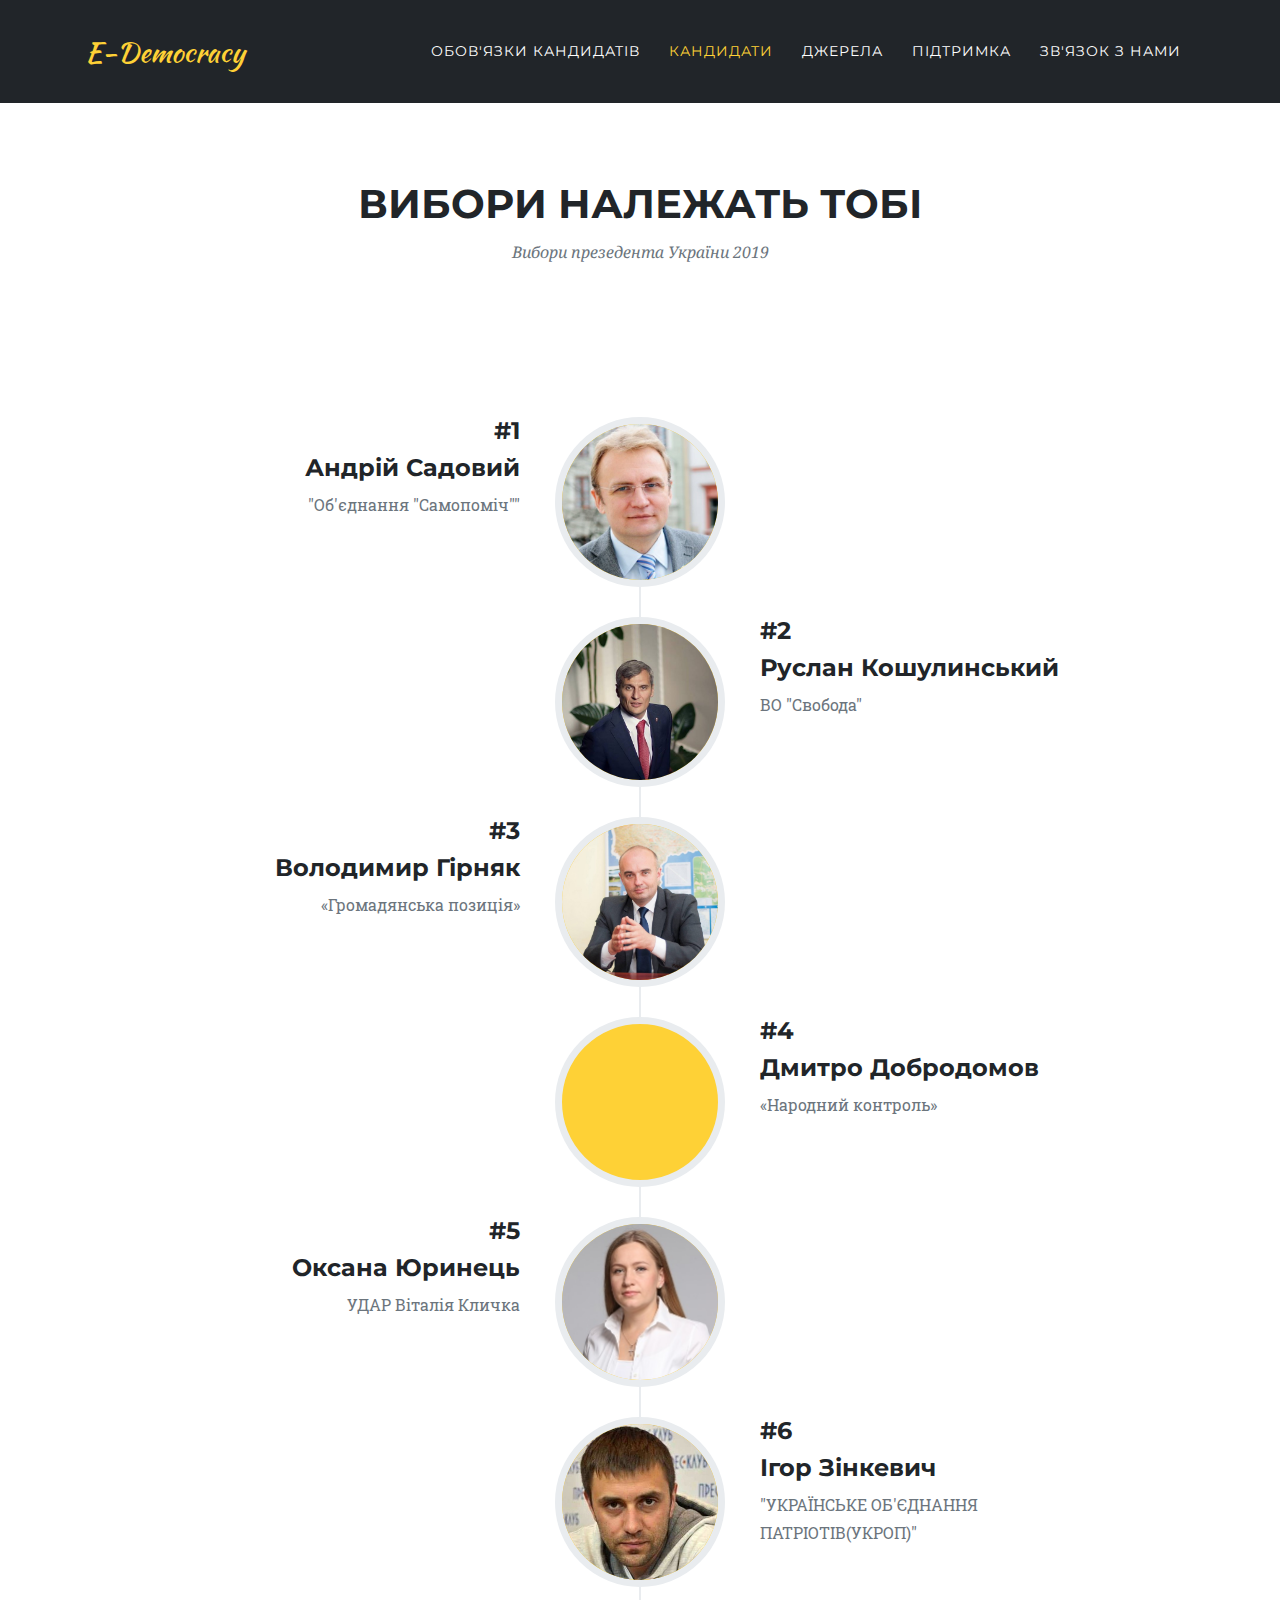
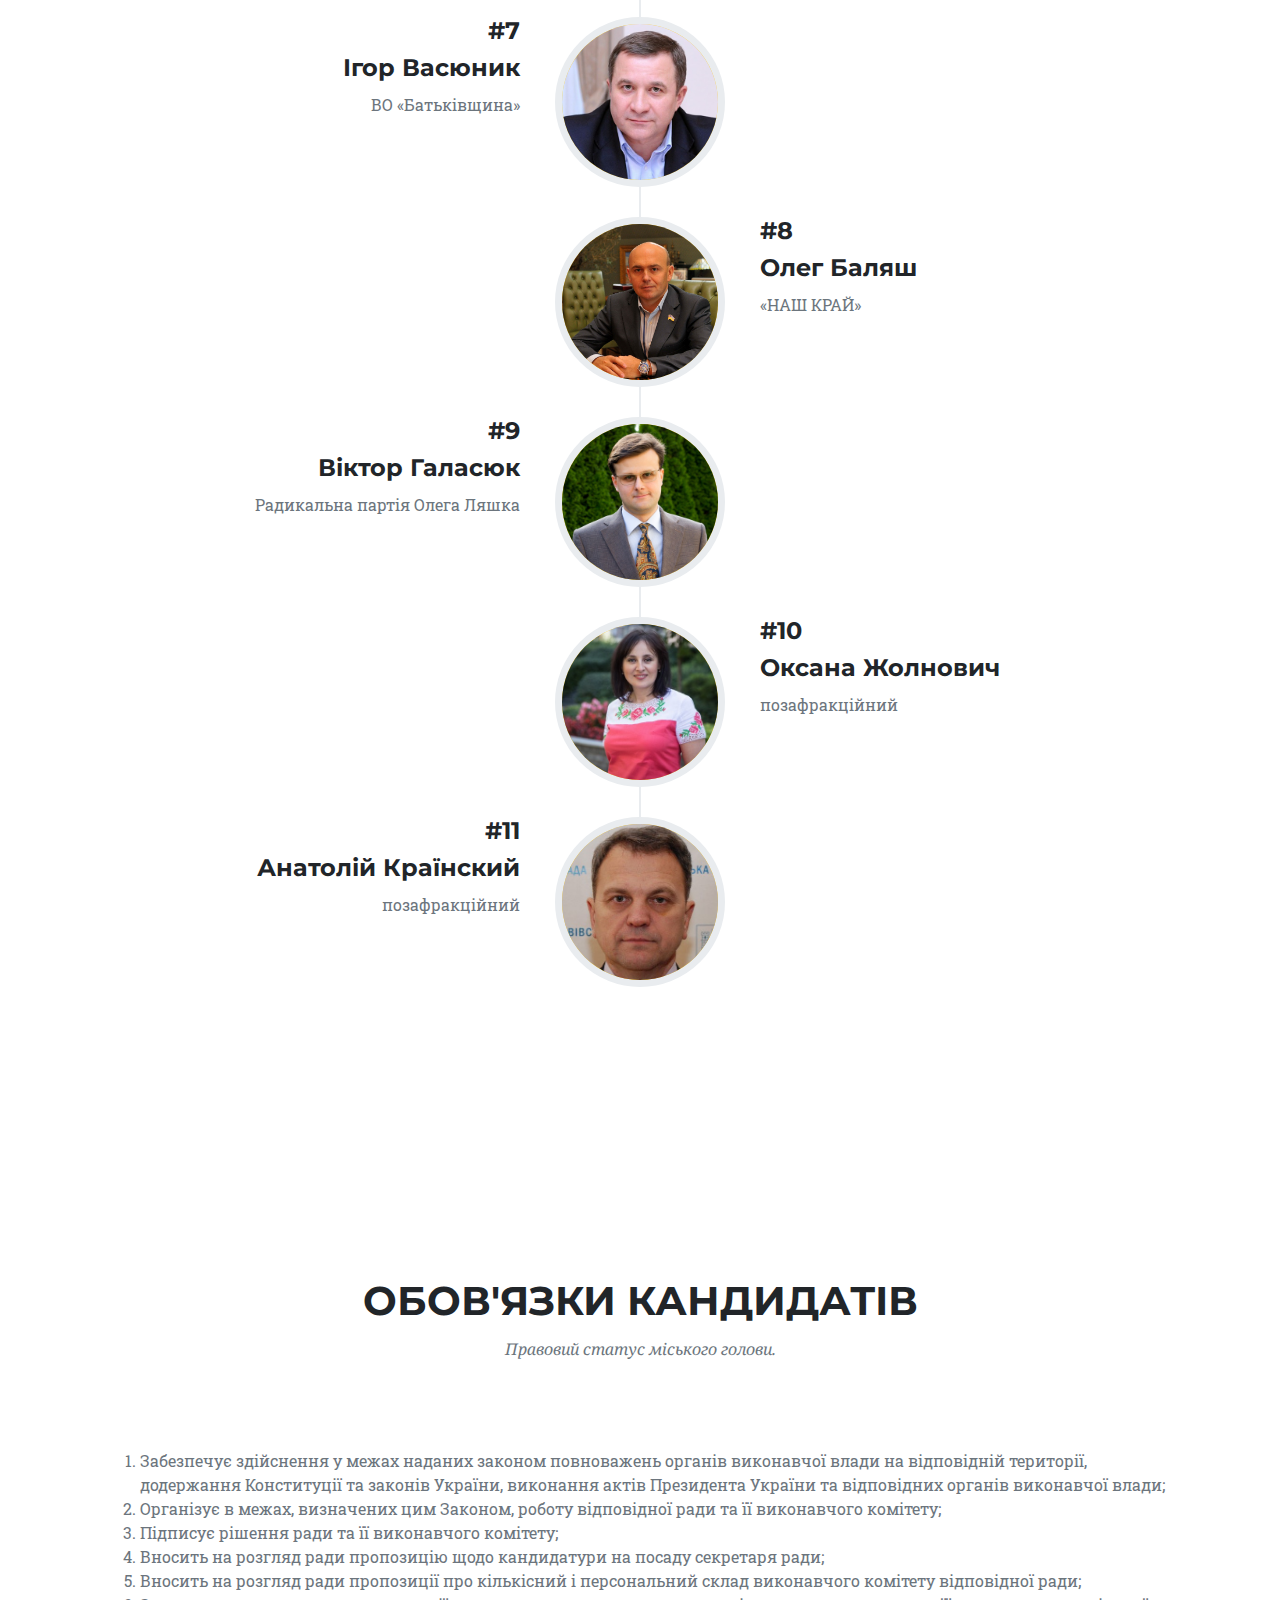
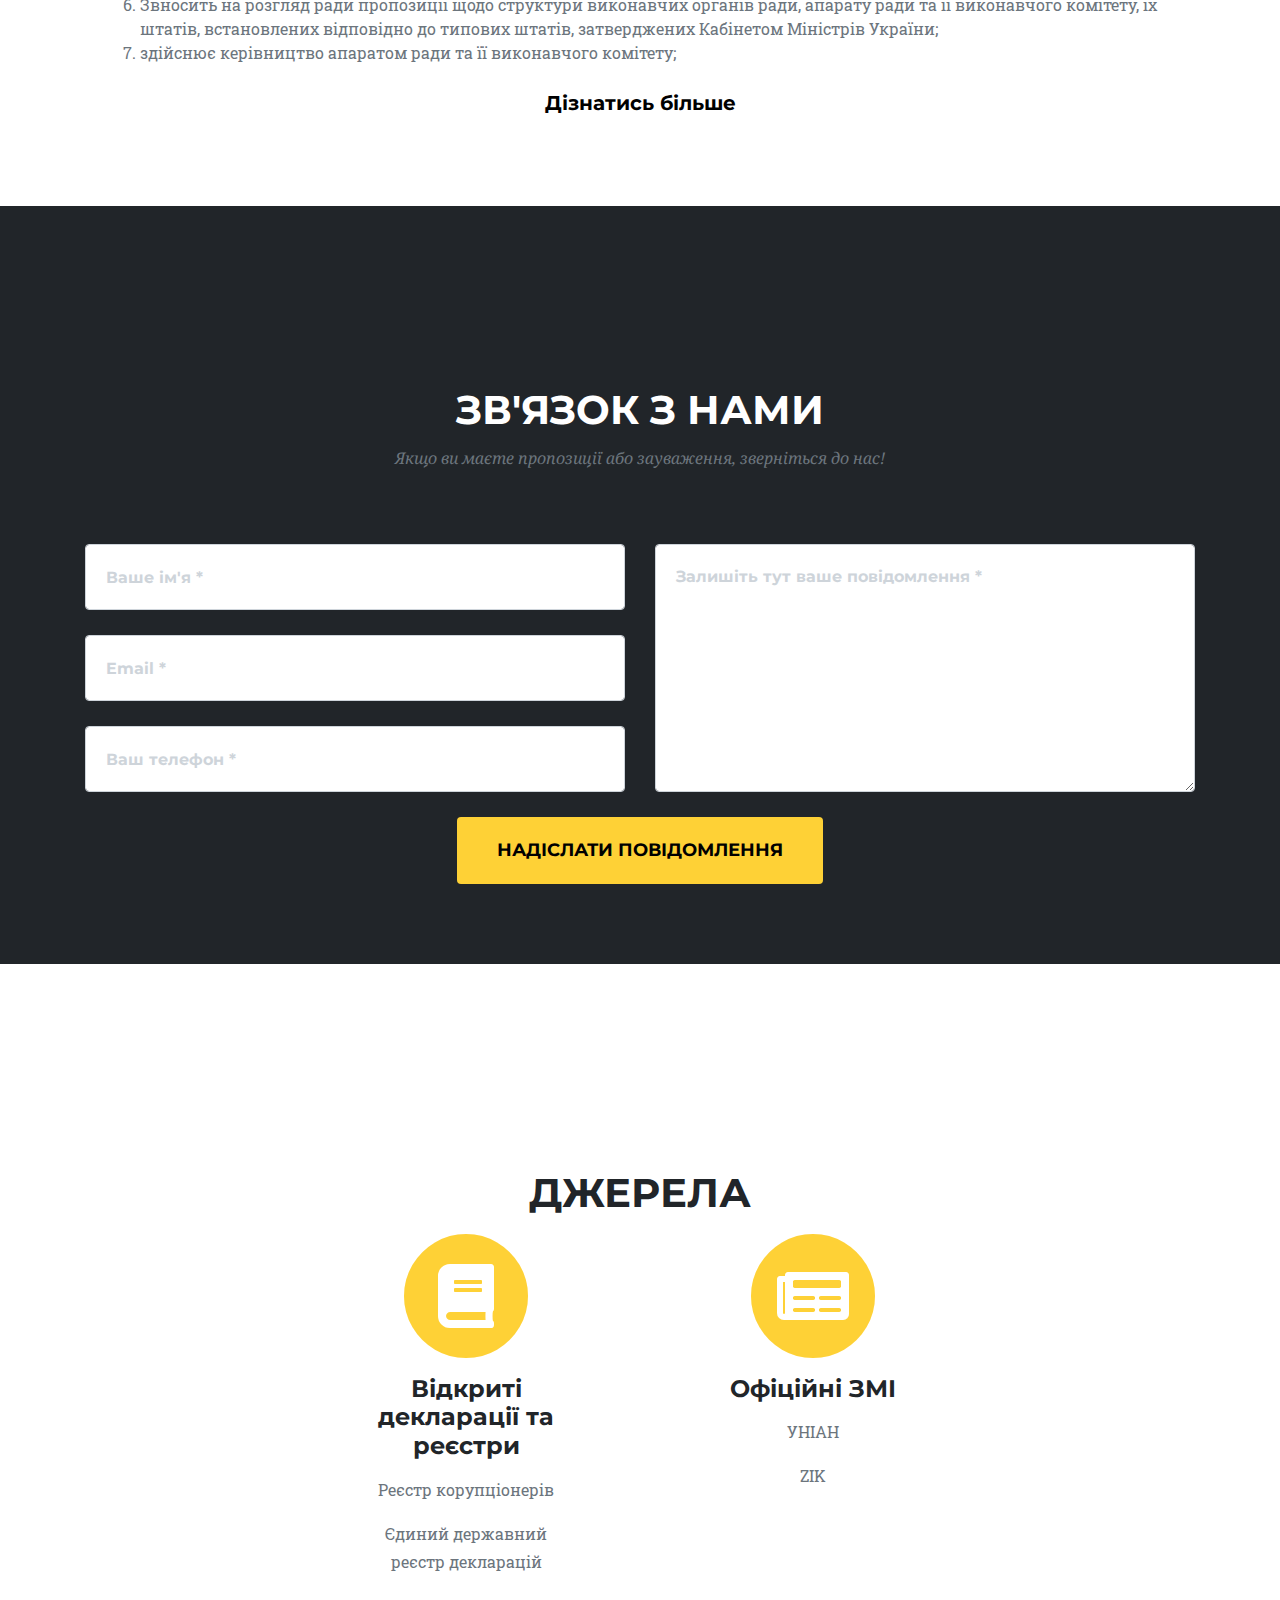
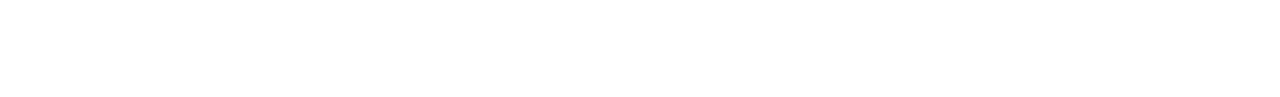
==== commit 0906f643: "Add all" ====
--- a/index.html
+++ b/index.html
@@ -61,7 +61,7 @@
 </nav>
 
 <!-- Header -->
-<header class="masthead">
+<!-- <header class="masthead">
     <div class="container">
         <div class="intro-text">
             <div class="intro-heading text-uppercase">Вибори належать тобі!</div>
@@ -69,11 +69,262 @@
                 кандидатів</a>
         </div>
     </div>
-</header>
-
+</header> -->
+
+
+<!-- Кандидати -->
+<section id="about">
+    <div class="container">
+        <div class="row">
+            <div class="col-lg-12 text-center">
+                <h2 class="section-heading text-uppercase">Вибори належать тобі</h2>
+                <h3 class="section-subheading text-muted">Вибори презедента України 2019</h3>
+            </div>
+        </div>
+        <section id="portfolio">
+            <div class="row">
+                <div class="col-lg-12">
+                    <ul class="timeline">
+                        <li class="portfolio-item">
+                            <div class="timeline-image">
+                                <a class="portfolio-link" href="profile/poroshenko.html">
+                                    <div class="portfolio-hover rounded-circle">
+                                        <div class="portfolio-hover-content">
+                                            <i class="far fa-hand-pointer fa-3x"></i>
+                                        </div>
+                                    </div>
+                                    <img class="rounded-circle img-fluid" src="img/1.jpg" alt="">
+                                </a>
+                            </div>
+                            <div class="timeline-panel">
+                                <div class="timeline-heading">
+                                    <h4>#1</h4>
+                                    <h4 class="subheading">Андрій Садовий</h4>
+                                </div>
+                                <div class="timeline-body">
+                                    <p class="text-muted">"Об'єднання "Самопоміч""</p>
+                                </div>
+                            </div>
+                        </li>
+                        <li class="timeline-inverted portfolio-item">
+                            <div class="timeline-image">
+                                <a class="portfolio-link" data-toggle="modal" href="#portfolioModal2">
+                                    <div class="portfolio-hover rounded-circle">
+                                        <div class="portfolio-hover-content">
+                                            <i class="far fa-hand-pointer fa-3x"></i>
+                                        </div>
+                                    </div>
+                                    <img class="rounded-circle img-fluid" src="img/2.jpg" alt="">
+                                </a>
+                            </div>
+                            <div class="timeline-panel">
+                                <div class="timeline-heading">
+                                    <h4>#2</h4>
+                                    <h4 class="subheading">Руслан Кошулинський</h4>
+                                </div>
+                                <div class="timeline-body">
+                                    <p class="text-muted">ВО "Свобода"</p>
+                                </div>
+                            </div>
+                        </li>
+                        <li class="portfolio-item">
+                            <div class="timeline-image">
+                                <a class="portfolio-link" data-toggle="modal" href="#portfolioModal3">
+                                    <div class="portfolio-hover rounded-circle">
+                                        <div class="portfolio-hover-content">
+                                            <i class="far fa-hand-pointer fa-3x"></i>
+                                        </div>
+                                    </div>
+                                    <img class="rounded-circle img-fluid" src="img/3.jpg" alt="">
+                                </a>
+                            </div>
+                            <div class="timeline-panel">
+                                <div class="timeline-heading">
+                                    <h4>#3</h4>
+                                    <h4 class="subheading">Володимир Гірняк</h4>
+                                </div>
+                                <div class="timeline-body">
+                                    <p class="text-muted">«Громадянська позиція»</p>
+                                </div>
+                            </div>
+                        </li>
+                        <li class="timeline-inverted portfolio-item">
+                            <div class="timeline-image">
+                                <a class="portfolio-link" data-toggle="modal" href="#portfolioModal4">
+                                    <div class="portfolio-hover rounded-circle">
+                                        <div class="portfolio-hover-content">
+                                            <i class="far fa-hand-pointer fa-3x"></i>
+                                        </div>
+                                    </div>
+                                    <img class="rounded-circle img-fluid" src="img/4.jpg" alt="">
+                                </a>
+                            </div>
+                            <div class="timeline-panel">
+                                <div class="timeline-heading">
+                                    <h4>#4</h4>
+                                    <h4 class="subheading">Дмитро Добродомов</h4>
+                                </div>
+                                <div class="timeline-body">
+                                    <p class="text-muted">«Народний контроль»</p>
+                                </div>
+                            </div>
+                        </li>
+                        <li class="portfolio-item">
+                            <div class="timeline-image">
+                                <a class="portfolio-link" data-toggle="modal" href="#portfolioModal5">
+                                    <div class="portfolio-hover rounded-circle">
+                                        <div class="portfolio-hover-content">
+                                            <i class="far fa-hand-pointer fa-3x"></i>
+                                        </div>
+                                    </div>
+                                    <img class="rounded-circle img-fluid" src="img/5.jpg" alt="">
+                                </a>
+                            </div>
+                            <div class="timeline-panel">
+                                <div class="timeline-heading">
+                                    <h4>#5</h4>
+                                    <h4 class="subheading">Оксана Юринець</h4>
+                                </div>
+                                <div class="timeline-body">
+                                    <p class="text-muted">УДАР Віталія Кличка</p>
+                                </div>
+                            </div>
+                        </li>
+                        <li class="timeline-inverted portfolio-item">
+                            <div class="timeline-image">
+                                <a class="portfolio-link" data-toggle="modal" href="#portfolioModal6">
+                                    <div class="portfolio-hover rounded-circle">
+                                        <div class="portfolio-hover-content">
+                                            <i class="far fa-hand-pointer fa-3x"></i>
+                                        </div>
+                                    </div>
+                                    <img class="rounded-circle img-fluid" src="img/6.jpg" alt="">
+                                </a>
+                            </div>
+                            <div class="timeline-panel">
+                                <div class="timeline-heading">
+                                    <h4>#6</h4>
+                                    <h4 class="subheading">Ігор Зінкевич</h4>
+                                </div>
+                                <div class="timeline-body">
+                                    <p class="text-muted">"УКРАЇНСЬКЕ ОБ'ЄДНАННЯ ПАТРІОТІВ(УКРОП)"</p>
+                                </div>
+                            </div>
+                        </li>
+                        <li class="portfolio-item">
+                            <div class="timeline-image">
+                                <a class="portfolio-link" data-toggle="modal" href="#portfolioModal7">
+                                    <div class="portfolio-hover rounded-circle">
+                                        <div class="portfolio-hover-content">
+                                            <i class="far fa-hand-pointer fa-3x"></i>
+                                        </div>
+                                    </div>
+                                    <img class="rounded-circle img-fluid" src="img/7.jpg" alt="">
+                                </a>
+                            </div>
+                            <div class="timeline-panel">
+                                <div class="timeline-heading">
+                                    <h4>#7</h4>
+                                    <h4 class="subheading">Ігор Васюник</h4>
+                                </div>
+                                <div class="timeline-body">
+                                    <p class="text-muted">ВО «Батьківщина»</p>
+                                </div>
+                            </div>
+                        </li>
+                        <li class="timeline-inverted portfolio-item">
+                            <div class="timeline-image">
+                                <a class="portfolio-link" data-toggle="modal" href="#portfolioModal8">
+                                    <div class="portfolio-hover rounded-circle">
+                                        <div class="portfolio-hover-content">
+                                            <i class="far fa-hand-pointer fa-3x"></i>
+                                        </div>
+                                    </div>
+                                    <img class="rounded-circle img-fluid" src="img/8.jpg" alt="">
+                                </a>
+                            </div>
+                            <div class="timeline-panel">
+                                <div class="timeline-heading">
+                                    <h4>#8</h4>
+                                    <h4 class="subheading">Олег Баляш</h4>
+                                </div>
+                                <div class="timeline-body">
+                                    <p class="text-muted">«НАШ КРАЙ»</p>
+                                </div>
+                            </div>
+                        </li>
+                        <li class="portfolio-item">
+                            <div class="timeline-image">
+                                <a class="portfolio-link" data-toggle="modal" href="#portfolioModal9">
+                                    <div class="portfolio-hover rounded-circle">
+                                        <div class="portfolio-hover-content">
+                                            <i class="far fa-hand-pointer fa-3x"></i>
+                                        </div>
+                                    </div>
+                                    <img class="rounded-circle img-fluid" src="img/9.jpg" alt="">
+                                </a>
+                            </div>
+                            <div class="timeline-panel">
+                                <div class="timeline-heading">
+                                    <h4>#9</h4>
+                                    <h4 class="subheading">Віктор Галасюк</h4>
+                                </div>
+                                <div class="timeline-body">
+                                    <p class="text-muted">Радикальна партія Олега Ляшка</p>
+                                </div>
+                            </div>
+                        </li>
+                        <li class="timeline-inverted portfolio-item">
+                            <div class="timeline-image">
+                                <a class="portfolio-link" data-toggle="modal" href="#portfolioModal10">
+                                    <div class="portfolio-hover rounded-circle">
+                                        <div class="portfolio-hover-content">
+                                            <i class="far fa-hand-pointer fa-3x"></i>
+                                        </div>
+                                    </div>
+                                    <img class="rounded-circle img-fluid" src="img/10.jpg" alt="">
+                                </a>
+                            </div>
+                            <div class="timeline-panel">
+                                <div class="timeline-heading">
+                                    <h4>#10</h4>
+                                    <h4 class="subheading">Оксана Жолнович</h4>
+                                </div>
+                                <div class="timeline-body">
+                                    <p class="text-muted">позафракційний</p>
+                                </div>
+                            </div>
+                        </li>
+                        <li class="portfolio-item">
+                            <div class="timeline-image">
+                                <a class="portfolio-link" data-toggle="modal" href="#portfolioModal11">
+                                    <div class="portfolio-hover rounded-circle">
+                                        <div class="portfolio-hover-content">
+                                            <i class="far fa-hand-pointer fa-3x"></i>
+                                        </div>
+                                    </div>
+                                    <img class="rounded-circle img-fluid" src="img/11.jpg" alt="">
+                                </a>
+                            </div>
+                            <div class="timeline-panel">
+                                <div class="timeline-heading">
+                                    <h4>#11</h4>
+                                    <h4 class="subheading">Анатолій Країнский</h4>
+                                </div>
+                                <div class="timeline-body">
+                                    <p class="text-muted">позафракційний</p>
+                                </div>
+                            </div>
+                        </li>
+                    </ul>
+                </div>
+            </div>
+        </section>
+    </div>
+</section>
 <!-- Обов'язки кандидатів -->
-<section id="services">
-    <div class="container">
+<section id="services" class="section_without_pad">
+    <div class="container copyright">
         <div class="row">
             <div class="col-lg-12 text-center">
                 <h2 class="section-heading text-uppercase">Обов'язки кандидатів</h2>
@@ -164,296 +415,11 @@
                 </span>
             </ol>
         </div>
-        <div class="col-lg-3 text-center btn-container">
+        <div class="col-lg-3 text-center btn-container" style="margin: 0 auto;">
             <button class="btn" id="toggle">Дізнатись більше</button>
         </div>
     </div>
 </section>
-
-<!-- Кандидати -->
-<section id="about">
-    <div class="container">
-        <div class="row">
-            <div class="col-lg-12 text-center">
-                <h2 class="section-heading text-uppercase">Кандидати</h2>
-                <h3 class="section-subheading text-muted">Вибори мера міста</h3>
-            </div>
-        </div>
-        <section id="portfolio">
-            <div class="row">
-                <div class="col-lg-12">
-                    <ul class="timeline">
-                        <li class="portfolio-item">
-                            <div class="timeline-image">
-                                <a class="portfolio-link" data-toggle="modal" href="#portfolioModal1">
-                                    <div class="portfolio-hover rounded-circle">
-                                        <div class="portfolio-hover-content">
-                                            <i class="far fa-hand-pointer fa-3x"></i>
-                                        </div>
-                                    </div>
-                                    <img class="rounded-circle img-fluid" src="img/1.jpg" alt="">
-                                </a>
-                            </div>
-                            <div class="timeline-panel">
-                                <div class="timeline-heading">
-                                    <h4>#1</h4>
-                                    <h4 class="subheading">Андрій Садовий</h4>
-                                </div>
-                                <div class="timeline-body">
-                                    <p class="text-muted">"Об'єднання "Самопоміч""</p>
-                                </div>
-                            </div>
-                        </li>
-                        <li class="timeline-inverted portfolio-item">
-                            <div class="timeline-image">
-                                <a class="portfolio-link" data-toggle="modal" href="#portfolioModal2">
-                                    <div class="portfolio-hover rounded-circle">
-                                        <div class="portfolio-hover-content">
-                                            <i class="far fa-hand-pointer fa-3x"></i>
-                                        </div>
-                                    </div>
-                                    <img class="rounded-circle img-fluid" src="img/2.jpg" alt="">
-                                </a>
-                            </div>
-                            <div class="timeline-panel">
-                                <div class="timeline-heading">
-                                    <h4>#2</h4>
-                                    <h4 class="subheading">Руслан Кошулинський</h4>
-                                </div>
-                                <div class="timeline-body">
-                                    <p class="text-muted">ВО "Свобода"</p>
-                                </div>
-                            </div>
-                        </li>
-                        <li class="portfolio-item">
-                            <div class="timeline-image">
-                                <a class="portfolio-link" data-toggle="modal" href="#portfolioModal3">
-                                    <div class="portfolio-hover rounded-circle">
-                                        <div class="portfolio-hover-content">
-                                            <i class="far fa-hand-pointer fa-3x"></i>
-                                        </div>
-                                    </div>
-                                    <img class="rounded-circle img-fluid" src="img/3.jpg" alt="">
-                                </a>
-                            </div>
-                            <div class="timeline-panel">
-                                <div class="timeline-heading">
-                                    <h4>#3</h4>
-                                    <h4 class="subheading">Володимир Гірняк</h4>
-                                </div>
-                                <div class="timeline-body">
-                                    <p class="text-muted">«Громадянська позиція»</p>
-                                </div>
-                            </div>
-                        </li>
-                        <li class="timeline-inverted portfolio-item">
-                            <div class="timeline-image">
-                                <a class="portfolio-link" data-toggle="modal" href="#portfolioModal4">
-                                    <div class="portfolio-hover rounded-circle">
-                                        <div class="portfolio-hover-content">
-                                            <i class="far fa-hand-pointer fa-3x"></i>
-                                        </div>
-                                    </div>
-                                    <img class="rounded-circle img-fluid" src="img/4.jpg" alt="">
-                                </a>
-                            </div>
-                            <div class="timeline-panel">
-                                <div class="timeline-heading">
-                                    <h4>#4</h4>
-                                    <h4 class="subheading">Дмитро Добродомов</h4>
-                                </div>
-                                <div class="timeline-body">
-                                    <p class="text-muted">«Народний контроль»</p>
-                                </div>
-                            </div>
-                        </li>
-                        <li class="portfolio-item">
-                            <div class="timeline-image">
-                                <a class="portfolio-link" data-toggle="modal" href="#portfolioModal5">
-                                    <div class="portfolio-hover rounded-circle">
-                                        <div class="portfolio-hover-content">
-                                            <i class="far fa-hand-pointer fa-3x"></i>
-                                        </div>
-                                    </div>
-                                    <img class="rounded-circle img-fluid" src="img/5.jpg" alt="">
-                                </a>
-                            </div>
-                            <div class="timeline-panel">
-                                <div class="timeline-heading">
-                                    <h4>#5</h4>
-                                    <h4 class="subheading">Оксана Юринець</h4>
-                                </div>
-                                <div class="timeline-body">
-                                    <p class="text-muted">УДАР Віталія Кличка</p>
-                                </div>
-                            </div>
-                        </li>
-                        <li class="timeline-inverted portfolio-item">
-                            <div class="timeline-image">
-                                <a class="portfolio-link" data-toggle="modal" href="#portfolioModal6">
-                                    <div class="portfolio-hover rounded-circle">
-                                        <div class="portfolio-hover-content">
-                                            <i class="far fa-hand-pointer fa-3x"></i>
-                                        </div>
-                                    </div>
-                                    <img class="rounded-circle img-fluid" src="img/6.jpg" alt="">
-                                </a>
-                            </div>
-                            <div class="timeline-panel">
-                                <div class="timeline-heading">
-                                    <h4>#6</h4>
-                                    <h4 class="subheading">Ігор Зінкевич</h4>
-                                </div>
-                                <div class="timeline-body">
-                                    <p class="text-muted">"УКРАЇНСЬКЕ ОБ'ЄДНАННЯ ПАТРІОТІВ(УКРОП)"</p>
-                                </div>
-                            </div>
-                        </li>
-                        <li class="portfolio-item">
-                            <div class="timeline-image">
-                                <a class="portfolio-link" data-toggle="modal" href="#portfolioModal7">
-                                    <div class="portfolio-hover rounded-circle">
-                                        <div class="portfolio-hover-content">
-                                            <i class="far fa-hand-pointer fa-3x"></i>
-                                        </div>
-                                    </div>
-                                    <img class="rounded-circle img-fluid" src="img/7.jpg" alt="">
-                                </a>
-                            </div>
-                            <div class="timeline-panel">
-                                <div class="timeline-heading">
-                                    <h4>#7</h4>
-                                    <h4 class="subheading">Ігор Васюник</h4>
-                                </div>
-                                <div class="timeline-body">
-                                    <p class="text-muted">ВО «Батьківщина»</p>
-                                </div>
-                            </div>
-                        </li>
-                        <li class="timeline-inverted portfolio-item">
-                            <div class="timeline-image">
-                                <a class="portfolio-link" data-toggle="modal" href="#portfolioModal8">
-                                    <div class="portfolio-hover rounded-circle">
-                                        <div class="portfolio-hover-content">
-                                            <i class="far fa-hand-pointer fa-3x"></i>
-                                        </div>
-                                    </div>
-                                    <img class="rounded-circle img-fluid" src="img/8.jpg" alt="">
-                                </a>
-                            </div>
-                            <div class="timeline-panel">
-                                <div class="timeline-heading">
-                                    <h4>#8</h4>
-                                    <h4 class="subheading">Олег Баляш</h4>
-                                </div>
-                                <div class="timeline-body">
-                                    <p class="text-muted">«НАШ КРАЙ»</p>
-                                </div>
-                            </div>
-                        </li>
-                        <li class="portfolio-item">
-                            <div class="timeline-image">
-                                <a class="portfolio-link" data-toggle="modal" href="#portfolioModal9">
-                                    <div class="portfolio-hover rounded-circle">
-                                        <div class="portfolio-hover-content">
-                                            <i class="far fa-hand-pointer fa-3x"></i>
-                                        </div>
-                                    </div>
-                                    <img class="rounded-circle img-fluid" src="img/9.jpg" alt="">
-                                </a>
-                            </div>
-                            <div class="timeline-panel">
-                                <div class="timeline-heading">
-                                    <h4>#9</h4>
-                                    <h4 class="subheading">Віктор Галасюк</h4>
-                                </div>
-                                <div class="timeline-body">
-                                    <p class="text-muted">Радикальна партія Олега Ляшка</p>
-                                </div>
-                            </div>
-                        </li>
-                        <li class="timeline-inverted portfolio-item">
-                            <div class="timeline-image">
-                                <a class="portfolio-link" data-toggle="modal" href="#portfolioModal10">
-                                    <div class="portfolio-hover rounded-circle">
-                                        <div class="portfolio-hover-content">
-                                            <i class="far fa-hand-pointer fa-3x"></i>
-                                        </div>
-                                    </div>
-                                    <img class="rounded-circle img-fluid" src="img/10.jpg" alt="">
-                                </a>
-                            </div>
-                            <div class="timeline-panel">
-                                <div class="timeline-heading">
-                                    <h4>#10</h4>
-                                    <h4 class="subheading">Оксана Жолнович</h4>
-                                </div>
-                                <div class="timeline-body">
-                                    <p class="text-muted">позафракційний</p>
-                                </div>
-                            </div>
-                        </li>
-                        <li class="portfolio-item">
-                            <div class="timeline-image">
-                                <a class="portfolio-link" data-toggle="modal" href="#portfolioModal11">
-                                    <div class="portfolio-hover rounded-circle">
-                                        <div class="portfolio-hover-content">
-                                            <i class="far fa-hand-pointer fa-3x"></i>
-                                        </div>
-                                    </div>
-                                    <img class="rounded-circle img-fluid" src="img/11.jpg" alt="">
-                                </a>
-                            </div>
-                            <div class="timeline-panel">
-                                <div class="timeline-heading">
-                                    <h4>#11</h4>
-                                    <h4 class="subheading">Анатолій Країнский</h4>
-                                </div>
-                                <div class="timeline-body">
-                                    <p class="text-muted">позафракційний</p>
-                                </div>
-                            </div>
-                        </li>
-                    </ul>
-                </div>
-            </div>
-        </section>
-    </div>
-</section>
-
-
-    <!-- Sources -->
-    <section id="sources">
-      <div class="container">
-        <div class="row">
-          <div class="col-lg-12 text-center">
-            <h2 class="section-heading text-uppercase">Джерела</h2>
-          </div>
-        </div>
-        <div class="row text-center">
-            <div class="col-md-1"></div>
-          <div class="col-md-4">
-            <span class="fa-stack fa-4x">
-              <i class="fas fa-circle fa-stack-2x text-primary"></i>
-              <i class="fas fa-book fa-stack-1x fa-inverse"></i>
-            </span>
-            <h4 class="service-heading">Відкриті декларації та реєстри</h4>
-            <p class="text-muted">Реєстр корупціонерів</p>
-              <p class="text-muted">Єдиний державний реєстр декларацій</p>
-          </div>
-            <div class="col-md-2"></div>
-          <div class="col-md-4">
-            <span class="fa-stack fa-4x">
-              <i class="fas fa-circle fa-stack-2x text-primary"></i>
-              <i class="fas fa-newspaper fa-stack-1x fa-inverse"></i>
-            </span>
-            <h4 class="service-heading">Офіційні ЗМІ</h4>
-            <p class="text-muted">УНІАН</p>
-              <p class="text-muted">ZIK</p>
-          </div>
-        </div>
-      </div>
-    </section>
 
 <!-- Зв'язок з нами -->
 <section id="contact">
@@ -515,8 +481,38 @@
 <footer>
     <div class="container">
         <div class="row">
-            <div class="col-md-4">
-                <span class="copyright">Copyright &copy; Your Website 2018</span>
+              <!-- Sources -->
+              <section id="sources" style="margin: 0 auto">
+                <div class="container">
+                  <div class="row">
+                    <div class="col-lg-12 text-center">
+                      <h2 class="section-heading text-uppercase">Джерела</h2>
+                    </div>
+                  </div>
+                  <div class="row text-center">
+                      <div class="col-md-1"></div>
+                    <div class="col-md-4">
+                      <span class="fa-stack fa-4x">
+                        <i class="fas fa-circle fa-stack-2x text-primary"></i>
+                        <i class="fas fa-book fa-stack-1x fa-inverse"></i>
+                      </span>
+                      <h4 class="service-heading">Відкриті декларації та реєстри</h4>
+                      <p class="text-muted">Реєстр корупціонерів</p>
+                        <p class="text-muted">Єдиний державний реєстр декларацій</p>
+                    </div>
+                      <div class="col-md-2"></div>
+                    <div class="col-md-4">
+                      <span class="fa-stack fa-4x">
+                        <i class="fas fa-circle fa-stack-2x text-primary"></i>
+                        <i class="fas fa-newspaper fa-stack-1x fa-inverse"></i>
+                      </span>
+                      <h4 class="service-heading">Офіційні ЗМІ</h4>
+                      <p class="text-muted">УНІАН</p>
+                        <p class="text-muted">ZIK</p>
+                    </div>
+                  </div>
+                </div>
+              </section>
             </div>
         </div>
     </div>
@@ -595,7 +591,7 @@
                                 <button class="btn z_btn"><b>Дізнатися більше від ЗМІ</b></button>
                             </div>
                             <span class="col-lg-8 info z_links">
-                                <b>УНІАН(2017):</b>
+                                <b>УНІАН(2017): </b>
                                 <br><a href="https://ecology.unian.ua/trash/1732907-lvivske-smittya-mojut-pochati-vivoziti-za-kordon-sadoviy.html">Львіське сміття можуть почати вивозити за кордон</a>
                                     <br><a href="https://ecology.unian.ua/trash/1836351-sadoviy-zaproponuvav-stvoriti-smittezvalische-v-chornobilskiy-zoni.html">Садовий заропонував створитисміттєзвалище в чорнобильській зоні</a>
                                 <br><a href="https://www.unian.ua/politics/2225289-sadoviy-rozkayavsya-u-tomu-scho-vodiy-na-yogo-prohannya-porushiv-pdd.html">Садовий розкаявся, тому щоводій на його прохання порушив ПДД</a>
@@ -740,39 +736,57 @@
                                             class="text-muted">«Громадянська позиція»</p> <!--- party --->
                                     </div>
                                 </div>
-                                <div>                     <!-- main info about candidate--> <p><b>Дата народження: </b>19
-                                    серпня 1968 року<br> <b>Освіта:</b> Львівський Державний університет «Львівська
-                                    політехніка», Академія державного управління при Президентові України<br> <b>Трудова
-                                        діяльність: </b>заступник директора Львівського відділення Фонду соціальної
-                                    адаптації молоді при Кабінеті Міністрів України, +                                <div>                     <!-- main info about candidate-->
+                                  <table id="table_candidats_id" class="table table-sm">
+                                    <tbody>
+                                      <tr>
+                                        <th scope="row"><b>Дата народження: </b></th>
+                                        <td>серпня 1968 року</td>
+                                      </tr>
+                                      <tr>
+                                        <th scope="row">Освіта: </th>
+                                        <td>Львівський Державний університет «Львівська
+                                        політехніка», Академія державного управління при Президентові України<br> <b>Трудова
+                                            діяльність: </b>заступник директора Львівського відділення Фонду соціальної
+                                        адаптації молоді при Кабінеті Міністрів України,   голова ради, голова правління ВАТ
-                                    «Південьзахіделектромережбуд», голова ради ЗАТ "Телерадіокомпанія «Люкс», директор
-                                    ГО «Інститут розвитку міста», +                                        «Південьзахіделектромережбуд», голова ради ЗАТ "Телерадіокомпанія «Люкс», директор
+                                        ГО «Інститут розвитку міста»,   лідер громадського об'єднання «Самопоміч». - <b>Громадська
-                                        діяльність: </b> Громадською діяльністю Андрій Садовий займається з 1997 року. Є
+</td>
+                                      </tr>
+                                      <tr>
+                                        <td scope="row">Громадська діяльність: </td>
+                                        <td colspan="2">Громадською діяльністю Андрій Садовий займається з 1997 року. Є
                                     засновником і головою правління громадської організації «Інститут розвитку міста»,
                                     що була видавцем всеукраїнського журналу «Місто»; засновником комунальної установи
                                     «Інститут міста», що займається стратегією розвитку Львова, головою наглядової ради
                                     культурно-мистецького Фонду ім. Митрополита Андрея Шептицького УГКЦ (2000—2002
                                     роки), членом українсько-польської Капітули поєднання.   Протягом 1998—2002 років був
-                                    депутатом та головою комісії економічної політики Львівської міської ради. - <br>У
-                                    2004 році ініціював створення громадського об'єднання «Самопоміч». +                                    депутатом та головою комісії економічної політики Львівської міської ради. У
+                                     2004 році ініціював створення громадського об'єднання «Самопоміч». 26 березня
+                                     2006 року обраний на посаду міського голови Львова. У квітні 2008 р. виступив з
+                                     пропозицією відновити в Україні магдебурзьке право. + У
+                                      2004 році ініціював створення громадського об'єднання «Самопоміч».   <br>26 березня
-                                    2006 року обраний на посаду міського голови Львова. +                                      2006 року обраний на посаду міського голови Львова.   <br>У квітні 2008 р. виступив з
-                                    пропозицією відновити в Україні магдебурзьке право. +                                      пропозицією відновити в Україні магдебурзьке право.   <br>27 червня 2009 року з'їзд
-                                    політичної партії «Наша Україна» прийняв рішення про виключення міського голови
-                                    Львова Андрія Садового з політради партії на його прохання. +                                      політичної партії «Наша Україна» прийняв рішення про виключення міського голови
+                                      Львова Андрія Садового з політради партії на його прохання.   <br>У 2010 р. Андрій
-                                    Садовий вдруге обраний міським головою Львова (висувався від Республіканської
-                                    християнської партії. +                                      Садовий вдруге обраний міським головою Львова (висувався від Республіканської
+                                      християнської партії.   <br>У грудні 2012 створив політичну партію Партія
-                                    «Самопоміч», ставши її головою. - </p></div>
+                                      «Самопоміч», ставши її головою. + +</td>
+                                      </tr>
+                                    </tbody>
+                                  </table>
                                 <div style="font-size: 25pt">
                                     <button class="btn"><b>Витяг із реєстрів</b></button>
                                 </div>
@@ -1450,6 +1464,7 @@
     </div>
 </div>
 
+
 <!-- Bootstrap core JavaScript -->
 <script src="vendor/jquery/jquery.min.js"></script>
 <script src="vendor/bootstrap/js/bootstrap.bundle.min.js"></script>
--- a/css/agency.min.css
+++ b/css/agency.min.css
@@ -3,6 +3,182 @@
  * Copyright 2013-2018 Start Bootstrap
  * Licensed under MIT (https://github.com/BlackrockDigital/startbootstrap-agency/blob/master/LICENSE)
  */
+ /*dfghjk*/
+ /* $numDots: 20
+ $parentWidthBase: 0.8
+ $parentWidth: $parentWidthBase * 100vw
+ $parentMaxWidth: 1000px
+ $dotWidth: 25px
+ $dotWidthSm: 17px
+ $active: #2C3E50
+ $inactive: #AEB6BF
+
+
+ html, body
+ 	height: 100%
+ body
+ 	font-family: 'Quicksand', sans-serif
+ 	font-weight: 500
+ 	color: #424949
+ 	background-color: #ECF0F1
+ 	padding: 0 25px
+ 	display: flex
+ 	flex-direction: column
+ 	position: relative
+ h1
+ 	text-align: center
+ 	height: 38px
+ 	margin: 60px 0
+ 	span
+ 		white-space: nowrap
+ .flex-parent
+ 	display: flex
+ 	flex-direction: column
+ 	justify-content: center
+ 	align-items: center
+ 	width: 100%
+ 	height: 100%
+ .input-flex-container
+ 	display: flex
+ 	justify-content: space-around
+ 	align-items: center
+ 	width: $parentWidth
+ 	height: 100px
+ 	max-width: $parentMaxWidth
+ 	position: relative
+ 	z-index: 0
+ .input
+ 	width: $dotWidth
+ 	height: $dotWidth
+ 	background-color: $active
+ 	position: relative
+ 	border-radius: 50%
+ 	&:hover
+ 		cursor: pointer
+ 	&::before, &::after
+ 		content: ''
+ 		display: block
+ 		position: absolute
+ 		z-index: -1
+ 		top: 50%
+ 		transform: translateY(-50%)
+ 		background-color: $active
+ 		width: $parentWidth / $numDots
+ 		height: 5px
+ 		max-width: $parentMaxWidth / $numDots
+ 	&::before
+ 		left: calc(#{-$parentWidth / $numDots} + #{$dotWidth / 2})
+ 	&::after
+ 		right: calc(#{-$parentWidth / $numDots} + #{$dotWidth / 2})
+ 	&.active
+ 		background-color: $active
+ 		&::before
+ 			background-color: $active
+ 		&::after
+ 			background-color: $inactive
+ 		span
+ 			font-weight: 700
+ 			&::before
+ 				font-size: 13px
+ 			&::after
+ 				font-size: 15px
+ 	&.active ~ .input
+ 		&, &::before, &::after
+ 			background-color: $inactive
+ 	span
+ 		width: 1px
+ 		height: 1px
+ 		position: absolute
+ 		top: 50%
+ 		left: 50%
+ 		transform: translate(-50%, -50%)
+ 		visibility: hidden
+ 		&::before, &::after
+ 			visibility: visible
+ 			position: absolute
+ 			left: 50%
+ 		&::after
+ 			content: attr(data-year)
+ 			top: 25px
+ 			transform: translateX(-50%)
+ 			font-size: 14px
+ 		&::before
+ 			content: attr(data-info)
+ 			top: -65px
+ 			width: 70px
+ 			transform: translateX(-5px) rotateZ(-45deg)
+ 			font-size: 12px
+ 			text-indent: -10px
+ .description-flex-container
+ 	width: $parentWidth
+ 	font-weight: 400
+ 	font-size: 22px
+ 	margin-top: 100px
+ 	max-width: $parentMaxWidth
+ 	p
+ 		margin-top: 0
+ 		display: none
+ 		&.active
+ 			display: block
+
+
+ @media (min-width: $parentMaxWidth / $parentWidthBase)
+ 	.input::before
+ 		left: #{-($parentMaxWidth / $numDots) + ($dotWidth / 2)}
+ 	.input::after
+ 		right: #{-($parentMaxWidth / $numDots) + ($dotWidth / 2)}
+ @media (max-width: 850px)
+ 	.input
+ 		width: $dotWidthSm
+ 		height: $dotWidthSm
+ 		&::before, &::after
+ 			height: 3px
+ 		&::before
+ 			left: calc(#{-$parentWidth / $numDots} + #{$dotWidthSm / 2})
+ 		&::after
+ 			right: calc(#{-$parentWidth / $numDots} + #{$dotWidthSm / 2})
+
+
+ //MOBILE
+ @media (max-width: 600px)
+ 	.flex-parent
+ 		justify-content: initial
+ 	.input-flex-container
+ 		flex-wrap: wrap
+ 		justify-content: center
+ 		width: 100%
+ 		height: auto
+ 		margin-top: 15vh
+ 	.input
+ 		width: 60px
+ 		height: 60px
+ 		margin: 0 10px 50px
+ 		background-color: $inactive
+ 		&::before, &::after
+ 			content: none
+ 		span
+ 			width: 100%
+ 			height: 100%
+ 			display: block
+ 			&::before
+ 				top: calc(100% + 5px)
+ 				transform: translateX(-50%)
+ 				text-indent: 0
+ 				text-align: center
+ 			&::after
+ 				top: 50%
+ 				transform: translate(-50%, -50%)
+ 				color: #ECF0F1
+ 	.description-flex-container
+ 		margin-top: 30px
+ 		text-align: center
+
+ @media (max-width: 400px)
+ 	body
+ 		min-height: 950px //just so our links won't get in the way of our content */
+
+
+ /* dkl*/
 #text{
     display: none;
 }
@@ -21,10 +197,64 @@
   font-family:cursive;
   box-sizing:border-box;
 }
+.section_without_pad{
+  padding-top: 0;
+}
 .info{
     display: none;
 }
+.pull-right{
+  float: right!important;
+}
+.label-default{
+  background-color: #777;
+}
 .btn:hover{
     color: #fed136;
 }
-body{overflow-x:hidden;font-family:'Roboto Slab',-apple-system,BlinkMacSystemFont,'Segoe UI',Roboto,'Helvetica Neue',Arial,sans-serif,'Apple Color Emoji','Segoe UI Emoji','Segoe UI Symbol','Noto Color Emoji'}p{line-height:1.75}a{color:#fed136}a:hover{color:#fec503}.text-primary{color:#fed136!important}h1,h2,h3,h4,h5,h6{font-weight:700;font-family:Montserrat,-apple-system,BlinkMacSystemFont,'Segoe UI',Roboto,'Helvetica Neue',Arial,sans-serif,'Apple Color Emoji','Segoe UI Emoji','Segoe UI Symbol','Noto Color Emoji'}section{padding: 0}section h2.section-heading{font-size:40px;margin-top:0;margin-bottom:15px}section h3.section-subheading{font-size:16px;font-weight:400;font-style:italic;margin-bottom:75px;text-transform:none;font-family:'Droid Serif',-apple-system,BlinkMacSystemFont,'Segoe UI',Roboto,'Helvetica Neue',Arial,sans-serif,'Apple Color Emoji','Segoe UI Emoji','Segoe UI Symbol','Noto Color Emoji'}@media (min-width:768px){section{padding:150px 0}}.btn{font-family:Montserrat,-apple-system,BlinkMacSystemFont,'Segoe UI',Roboto,'Helvetica Neue',Arial,sans-serif,'Apple Color Emoji','Segoe UI Emoji','Segoe UI Symbol','Noto Color Emoji';font-weight:700}.btn-xl{font-size:18px;padding:20px 40px}.btn-primary{background-color:#fed136;border-color:#fed136}.btn-primary:active,.btn-primary:focus,.btn-primary:hover{background-color:#fec810!important;border-color:#fec810!important;color:#fff}.btn-primary:active,.btn-primary:focus{-webkit-box-shadow:0 0 0 .2rem rgba(254,209,55,.5)!important;box-shadow:0 0 0 .2rem rgba(254,209,55,.5)!important}::-moz-selection{background:#fed136;text-shadow:none}::selection{background:#fed136;text-shadow:none}img::-moz-selection{background:0 0}img::selection{background:0 0}img::-moz-selection{background:0 0}#mainNav{background-color:#212529}#mainNav .navbar-toggler{font-size:12px;right:0;padding:13px;text-transform:uppercase;color:#fff;border:0;background-color:#fed136;font-family:Montserrat,-apple-system,BlinkMacSystemFont,'Segoe UI',Roboto,'Helvetica Neue',Arial,sans-serif,'Apple Color Emoji','Segoe UI Emoji','Segoe UI Symbol','Noto Color Emoji'}#mainNav .navbar-brand{color:#fed136;font-family:'Kaushan Script',-apple-system,BlinkMacSystemFont,'Segoe UI',Roboto,'Helvetica Neue',Arial,sans-serif,'Apple Color Emoji','Segoe UI Emoji','Segoe UI Symbol','Noto Color Emoji'}#mainNav .navbar-brand.active,#mainNav .navbar-brand:active,#mainNav .navbar-brand:focus,#mainNav .navbar-brand:hover{color:#fec503}#mainNav .navbar-nav .nav-item .nav-link{font-size:90%;font-weight:400;padding:.75em 0;letter-spacing:1px;color:#fff;font-family:Montserrat,-apple-system,BlinkMacSystemFont,'Segoe UI',Roboto,'Helvetica Neue',Arial,sans-serif,'Apple Color Emoji','Segoe UI Emoji','Segoe UI Symbol','Noto Color Emoji'}#mainNav .navbar-nav .nav-item .nav-link.active,#mainNav .navbar-nav .nav-item .nav-link:hover{color:#fed136}@media (min-width:992px){#mainNav{padding-top:25px;padding-bottom:25px;-webkit-transition:padding-top .3s,padding-bottom .3s;transition:padding-top .3s,padding-bottom .3s;border:none;background-color:transparent}#mainNav .navbar-brand{font-size:1.75em;-webkit-transition:all .3s;transition:all .3s}#mainNav .navbar-nav .nav-item .nav-link{padding:1.1em 1em!important}#mainNav.navbar-shrink{padding-top:0;padding-bottom:0;background-color:#212529}#mainNav.navbar-shrink .navbar-brand{font-size:1.25em;padding:12px 0}}header.masthead{text-align:center;color:#fff;background-color: #191007;/*background-image:url(../img/header-bg.jpg)*/;background-repeat:no-repeat;background-attachment:scroll;background-position:center center;background-size:cover}header.masthead .intro-text{padding-top:150px;padding-bottom:100px}header.masthead .intro-text .intro-lead-in{font-size:22px;font-style:italic;line-height:22px;margin-bottom:25px;font-family:'Droid Serif',-apple-system,BlinkMacSystemFont,'Segoe UI',Roboto,'Helvetica Neue',Arial,sans-serif,'Apple Color Emoji','Segoe UI Emoji','Segoe UI Symbol','Noto Color Emoji'}header.masthead .intro-text .intro-heading{font-size:50px;font-weight:700;line-height:50px;margin-bottom:25px;font-family:Montserrat,-apple-system,BlinkMacSystemFont,'Segoe UI',Roboto,'Helvetica Neue',Arial,sans-serif,'Apple Color Emoji','Segoe UI Emoji','Segoe UI Symbol','Noto Color Emoji'}@media (min-width:768px){header.masthead .intro-text{padding-top:300px;padding-bottom:200px}header.masthead .intro-text .intro-lead-in{font-size:40px;font-style:italic;line-height:40px;margin-bottom:25px;font-family:'Droid Serif',-apple-system,BlinkMacSystemFont,'Segoe UI',Roboto,'Helvetica Neue',Arial,sans-serif,'Apple Color Emoji','Segoe UI Emoji','Segoe UI Symbol','Noto Color Emoji'}header.masthead .intro-text .intro-heading{font-size:75px;font-weight:700;line-height:75px;margin-bottom:50px;font-family:Montserrat,-apple-system,BlinkMacSystemFont,'Segoe UI',Roboto,'Helvetica Neue',Arial,sans-serif,'Apple Color Emoji','Segoe UI Emoji','Segoe UI Symbol','Noto Color Emoji'}}.service-heading{margin:15px 0;text-transform:none}#portfolio .portfolio-item{right:0;margin:0 0 15px}#portfolio .portfolio-item .portfolio-link{position:relative;display:block;max-width:400px;margin:0 auto;cursor:pointer}#portfolio .portfolio-item .portfolio-link .portfolio-hover{position:absolute;width:100%;height:100%;-webkit-transition:all ease .5s;transition:all ease .5s;opacity:0;background:rgba(254,209,54,.9)}#portfolio .portfolio-item .portfolio-link .portfolio-hover:hover{opacity:1}#portfolio .portfolio-item .portfolio-link .portfolio-hover .portfolio-hover-content{font-size:20px;position:absolute;top:50%;width:100%;height:20px;margin-top:-12px;text-align:center;color:#fff}#portfolio .portfolio-item .portfolio-link .portfolio-hover .portfolio-hover-content i{margin-top:-12px; border: none;}#portfolio .portfolio-item .portfolio-link .portfolio-hover .portfolio-hover-content h3,#portfolio .portfolio-item .portfolio-link .portfolio-hover .portfolio-hover-content h4{margin:0}#portfolio .portfolio-item .portfolio-caption{max-width:400px;margin:0 auto;padding:25px;text-align:center;background-color:#fff}#portfolio .portfolio-item .portfolio-caption h4{margin:0;text-transform:none}#portfolio .portfolio-item .portfolio-caption p{font-size:16px;font-style:italic;margin:0;font-family:'Droid Serif',-apple-system,BlinkMacSystemFont,'Segoe UI',Roboto,'Helvetica Neue',Arial,sans-serif,'Apple Color Emoji','Segoe UI Emoji','Segoe UI Symbol','Noto Color Emoji'}#portfolio *{z-index:2}@media (min-width:767px){#portfolio .portfolio-item{margin:0 0 30px}}.portfolio-modal{padding-right:0!important}.portfolio-modal .modal-dialog{margin:1rem;max-width:100vw}.portfolio-modal .modal-content{padding:100px 0;text-align:center}.portfolio-modal .modal-content h2{font-size:3em;margin-bottom:15px}.portfolio-modal .modal-content p{margin-bottom:30px}.portfolio-modal .modal-content p.item-intro{font-size:16px;font-style:italic;margin:20px 0 30px;font-family:'Droid Serif',-apple-system,BlinkMacSystemFont,'Segoe UI',Roboto,'Helvetica Neue',Arial,sans-serif,'Apple Color Emoji','Segoe UI Emoji','Segoe UI Symbol','Noto Color Emoji'}.portfolio-modal .modal-content ul.list-inline{margin-top:0;margin-bottom:30px}.portfolio-modal .modal-content img{margin-bottom:30px}.portfolio-modal .modal-content button{cursor:pointer}.portfolio-modal .close-modal{position:absolute;top:25px;right:25px;width:75px;height:75px;cursor:pointer;background-color:transparent}.portfolio-modal .close-modal:hover{opacity:.3}.portfolio-modal .close-modal .lr{z-index:1051;width:1px;height:75px;margin-left:35px;-webkit-transform:rotate(45deg);transform:rotate(45deg);background-color:#212529}.portfolio-modal .close-modal .lr .rl{z-index:1052;width:1px;height:75px;-webkit-transform:rotate(90deg);transform:rotate(90deg);background-color:#212529}.timeline{position:relative;padding:0;list-style:none}.timeline:before{position:absolute;top:0;bottom:0;left:40px;width:2px;margin-left:-1.5px;content:'';background-color:#e9ecef}.timeline>li{position:relative;min-height:50px;margin-bottom:50px}.timeline>li:after,.timeline>li:before{display:table;content:' '}.timeline>li:after{clear:both}.timeline>li .timeline-panel{position:relative;float:right;width:100%;padding:0 20px 0 100px;text-align:left}.timeline>li .timeline-panel:before{right:auto;left:-15px;border-right-width:15px;border-left-width:0}.timeline>li .timeline-panel:after{right:auto;left:-14px;border-right-width:14px;border-left-width:0}.timeline>li .timeline-image{position:absolute;z-index:100;left:0;width:80px;height:80px;border-style: none;margin-left:0;text-align:center;color:#fff;border:7px solid #e9ecef;border-radius:100%;background-color:#fed136}.timeline>li .timeline-image h4{font-size:10px;line-height:14px;margin-top:12px;border: none;}.timeline>li.timeline-inverted>.timeline-panel{float:right;padding:0 20px 0 100px;text-align:left}.timeline>li.timeline-inverted>.timeline-panel:before{right:auto;left:-15px;border-right-width:15px;border-left-width:0}.timeline>li.timeline-inverted>.timeline-panel:after{right:auto;left:-14px;border-right-width:14px;border-left-width:0}.timeline>li:last-child{margin-bottom:0}.timeline .timeline-heading h4{margin-top:0;color:inherit}.timeline .timeline-heading h4.subheading{text-transform:none}.timeline .timeline-body>p,.timeline .timeline-body>ul{margin-bottom:0}@media (min-width:768px){.timeline:before{left:50%}.timeline>li{min-height:100px;margin-bottom:100px}.timeline>li .timeline-panel{float:left;width:41%;padding:0 20px 20px 30px;text-align:right}.timeline>li .timeline-image{left:50%;width:100px;height:100px;margin-left:-50px}.timeline>li .timeline-image h4{font-size:13px;line-height:18px;margin-top:16px}.timeline>li.timeline-inverted>.timeline-panel{float:right;padding:0 30px 20px 20px;text-align:left}}@media (min-width:992px){.timeline>li{min-height:150px}.timeline>li .timeline-panel{padding:0 20px 20px}.timeline>li .timeline-image{width:150px;height:150px;margin-left:-75px}.timeline>li .timeline-image h4{font-size:18px;line-height:26px;margin-top:30px}.timeline>li.timeline-inverted>.timeline-panel{padding:0 20px 20px}}@media (min-width:1200px){.timeline>li{min-height:170px}.timeline>li .timeline-panel{padding:0 20px 20px 100px}.timeline>li .timeline-image{width:170px;height:170px;margin-left:-85px}.timeline>li .timeline-image h4{margin-top:40px}.timeline>li.timeline-inverted>.timeline-panel{padding:0 100px 20px 20px}}.team-member{margin-bottom:50px;text-align:center}.team-member img{width:225px;height:225px;border:7px solid #fff}.team-member h4{margin-top:25px;margin-bottom:0;text-transform:none}.team-member p{margin-top:0}section#contact{background-color:#212529;background-image:url(../img/map-image.png);background-repeat:no-repeat;background-position:center}section#contact .section-heading{color:#fff}section#contact .form-group{margin-bottom:25px}section#contact .form-group input,section#contact .form-group textarea{padding:20px}section#contact .form-group input.form-control{height:auto}section#contact .form-group textarea.form-control{height:248px}section#contact .form-control:focus{border-color:#fed136;-webkit-box-shadow:none;box-shadow:none}section#contact ::-webkit-input-placeholder{font-weight:700;color:#ced4da;font-family:Montserrat,-apple-system,BlinkMacSystemFont,'Segoe UI',Roboto,'Helvetica Neue',Arial,sans-serif,'Apple Color Emoji','Segoe UI Emoji','Segoe UI Symbol','Noto Color Emoji'}section#contact :-moz-placeholder{font-weight:700;color:#ced4da;font-family:Montserrat,-apple-system,BlinkMacSystemFont,'Segoe UI',Roboto,'Helvetica Neue',Arial,sans-serif,'Apple Color Emoji','Segoe UI Emoji','Segoe UI Symbol','Noto Color Emoji'}section#contact ::-moz-placeholder{font-weight:700;color:#ced4da;font-family:Montserrat,-apple-system,BlinkMacSystemFont,'Segoe UI',Roboto,'Helvetica Neue',Arial,sans-serif,'Apple Color Emoji','Segoe UI Emoji','Segoe UI Symbol','Noto Color Emoji'}section#contact :-ms-input-placeholder{font-weight:700;color:#ced4da;font-family:Montserrat,-apple-system,BlinkMacSystemFont,'Segoe UI',Roboto,'Helvetica Neue',Arial,sans-serif,'Apple Color Emoji','Segoe UI Emoji','Segoe UI Symbol','Noto Color Emoji'}footer{padding:25px 0;text-align:center}footer span.copyright{font-size:90%;line-height:40px;text-transform:none;font-family:Montserrat,-apple-system,BlinkMacSystemFont,'Segoe UI',Roboto,'Helvetica Neue',Arial,sans-serif,'Apple Color Emoji','Segoe UI Emoji','Segoe UI Symbol','Noto Color Emoji'}footer ul.quicklinks{font-size:90%;line-height:40px;margin-bottom:0;text-transform:none;font-family:Montserrat,-apple-system,BlinkMacSystemFont,'Segoe UI',Roboto,'Helvetica Neue',Arial,sans-serif,'Apple Color Emoji','Segoe UI Emoji','Segoe UI Symbol','Noto Color Emoji'}ul.social-buttons{margin-bottom:0}ul.social-buttons li a{font-size:20px;line-height:50px;display:block;width:50px;height:50px;-webkit-transition:all .3s;transition:all .3s;color:#fff;border-radius:100%;outline:0;background-color:#212529}ul.social-buttons li a:active,ul.social-buttons li a:focus,ul.social-buttons li a:hover{background-color:#fed136}+
+.material-switch > input[type="checkbox"] {
+    display: none;
+}
+
+.material-switch > label {
+    cursor: pointer;
+    height: 0px;
+    position: relative;
+    width: 40px;
+}
+
+.material-switch > label::before {
+    background: rgb(0, 0, 0);
+    box-shadow: inset 0px 0px 10px rgba(0, 0, 0, 0.5);
+    border-radius: 8px;
+    content: '';
+    height: 16px;
+    margin-top: -8px;
+    position:absolute;
+    opacity: 0.3;
+    transition: all 0.4s ease-in-out;
+    width: 40px;
+}
+.material-switch > label::after {
+    background: rgb(255, 255, 255);
+    border-radius: 16px;
+    box-shadow: 0px 0px 5px rgba(0, 0, 0, 0.3);
+    content: '';
+    height: 24px;
+    left: -4px;
+    margin-top: -8px;
+    position: absolute;
+    top: -4px;
+    transition: all 0.3s ease-in-out;
+    width: 24px;
+}
+.material-switch > input[type="checkbox"]:checked + label::before {
+    background: inherit;
+    opacity: 0.5;
+}
+.material-switch > input[type="checkbox"]:checked + label::after {
+    background: inherit;
+    left: 20px;
+}
+body{overflow-x:hidden;font-family:'Roboto Slab',-apple-system,BlinkMacSystemFont,'Segoe UI',Roboto,'Helvetica Neue',Arial,sans-serif,'Apple Color Emoji','Segoe UI Emoji','Segoe UI Symbol','Noto Color Emoji'}p{line-height:1.75}a{color:#fed136}a:hover{color:#fec503}.text-primary{color:#fed136!important}h1,h2,h3,h4,h5,h6{font-weight:700;font-family:Montserrat,-apple-system,BlinkMacSystemFont,'Segoe UI',Roboto,'Helvetica Neue',Arial,sans-serif,'Apple Color Emoji','Segoe UI Emoji','Segoe UI Symbol','Noto Color Emoji'}section{padding: 0}section h2.section-heading{font-size:40px;margin-top:100px;margin-bottom:15px}section h3.section-subheading{font-size:16px;font-weight:400;font-style:italic;margin-bottom:75px;text-transform:none;font-family:'Droid Serif',-apple-system,BlinkMacSystemFont,'Segoe UI',Roboto,'Helvetica Neue',Arial,sans-serif,'Apple Color Emoji','Segoe UI Emoji','Segoe UI Symbol','Noto Color Emoji'}@media (min-width:768px){section{padding: 80px 0}}.btn{font-family:Montserrat,-apple-system,BlinkMacSystemFont,'Segoe UI',Roboto,'Helvetica Neue',Arial,sans-serif,'Apple Color Emoji','Segoe UI Emoji','Segoe UI Symbol','Noto Color Emoji';font-weight:700}.btn-xl{font-size:18px;padding:20px 40px}.btn-primary{background-color:#fed136;border-color:#fed136}.btn-primary:active,.btn-primary:focus,.btn-primary:hover{background-color:#fec810!important;border-color:#fec810!important;color:#fff}.btn-primary:active,.btn-primary:focus{-webkit-box-shadow:0 0 0 .2rem rgba(254,209,55,.5)!important;box-shadow:0 0 0 .2rem rgba(254,209,55,.5)!important}::-moz-selection{background:#fed136;text-shadow:none}::selection{background:#fed136;text-shadow:none}img::-moz-selection{background:0 0}img::selection{background:0 0}img::-moz-selection{background:0 0}#mainNav{background-color:#212529}#mainNav .navbar-toggler{font-size:12px;right:0;padding:13px;text-transform:uppercase;color:#fff;border:0;background-color:#fed136;font-family:Montserrat,-apple-system,BlinkMacSystemFont,'Segoe UI',Roboto,'Helvetica Neue',Arial,sans-serif,'Apple Color Emoji','Segoe UI Emoji','Segoe UI Symbol','Noto Color Emoji'}#mainNav .navbar-brand{color:#fed136;font-family:'Kaushan Script',-apple-system,BlinkMacSystemFont,'Segoe UI',Roboto,'Helvetica Neue',Arial,sans-serif,'Apple Color Emoji','Segoe UI Emoji','Segoe UI Symbol','Noto Color Emoji'}#mainNav .navbar-brand.active,#mainNav .navbar-brand:active,#mainNav .navbar-brand:focus,#mainNav .navbar-brand:hover{color:#fec503}#mainNav .navbar-nav .nav-item .nav-link{font-size:90%;font-weight:400;padding:.75em 0;letter-spacing:1px;color:#fff;font-family:Montserrat,-apple-system,BlinkMacSystemFont,'Segoe UI',Roboto,'Helvetica Neue',Arial,sans-serif,'Apple Color Emoji','Segoe UI Emoji','Segoe UI Symbol','Noto Color Emoji'}#mainNav .navbar-nav .nav-item .nav-link.active,#mainNav .navbar-nav .nav-item .nav-link:hover{color:#fed136}@media (min-width:992px){#mainNav{padding-top:25px;padding-bottom:25px;-webkit-transition:padding-top .3s,padding-bottom .3s;transition:padding-top .3s,padding-bottom .3s;border:none;}#mainNav .navbar-brand{font-size:1.75em;-webkit-transition:all .3s;transition:all .3s}#mainNav .navbar-nav .nav-item .nav-link{padding:1.1em 1em!important}#mainNav.navbar-shrink{padding-top:0;padding-bottom:0;background-color:#212529}#mainNav.navbar-shrink .navbar-brand{font-size:1.25em;padding:12px 0}}header.masthead{text-align:center;color:#fff;background-color: #191007;/*background-image:url(../img/header-bg.jpg)*/;background-repeat:no-repeat;background-attachment:scroll;background-position:center center;background-size:cover}header.masthead .intro-text{padding-top:150px;padding-bottom:100px}header.masthead .intro-text .intro-lead-in{font-size:22px;font-style:italic;line-height:22px;margin-bottom:25px;font-family:'Droid Serif',-apple-system,BlinkMacSystemFont,'Segoe UI',Roboto,'Helvetica Neue',Arial,sans-serif,'Apple Color Emoji','Segoe UI Emoji','Segoe UI Symbol','Noto Color Emoji'}header.masthead .intro-text .intro-heading{font-size:50px;font-weight:700;line-height:50px;margin-bottom:25px;font-family:Montserrat,-apple-system,BlinkMacSystemFont,'Segoe UI',Roboto,'Helvetica Neue',Arial,sans-serif,'Apple Color Emoji','Segoe UI Emoji','Segoe UI Symbol','Noto Color Emoji'}@media (min-width:768px){header.masthead .intro-text{padding-top:300px;padding-bottom:200px}header.masthead .intro-text .intro-lead-in{font-size:40px;font-style:italic;line-height:40px;margin-bottom:25px;font-family:'Droid Serif',-apple-system,BlinkMacSystemFont,'Segoe UI',Roboto,'Helvetica Neue',Arial,sans-serif,'Apple Color Emoji','Segoe UI Emoji','Segoe UI Symbol','Noto Color Emoji'}header.masthead .intro-text .intro-heading{font-size:75px;font-weight:700;line-height:75px;margin-bottom:50px;font-family:Montserrat,-apple-system,BlinkMacSystemFont,'Segoe UI',Roboto,'Helvetica Neue',Arial,sans-serif,'Apple Color Emoji','Segoe UI Emoji','Segoe UI Symbol','Noto Color Emoji'}}.service-heading{margin:15px 0;text-transform:none}#portfolio .portfolio-item{right:0;margin:0 0 15px}#portfolio .portfolio-item .portfolio-link{position:relative;display:block;max-width:400px;margin:0 auto;cursor:pointer}#portfolio .portfolio-item .portfolio-link .portfolio-hover{position:absolute;width:100%;height:100%;-webkit-transition:all ease .5s;transition:all ease .5s;opacity:0;background:rgba(254,209,54,.9)}#portfolio .portfolio-item .portfolio-link .portfolio-hover:hover{opacity:1}#portfolio .portfolio-item .portfolio-link .portfolio-hover .portfolio-hover-content{font-size:20px;position:absolute;top:50%;width:100%;height:20px;margin-top:-12px;text-align:center;color:#fff}#portfolio .portfolio-item .portfolio-link .portfolio-hover .portfolio-hover-content i{margin-top:-12px; border: none;}#portfolio .portfolio-item .portfolio-link .portfolio-hover .portfolio-hover-content h3,#portfolio .portfolio-item .portfolio-link .portfolio-hover .portfolio-hover-content h4{margin:0}#portfolio .portfolio-item .portfolio-caption{max-width:400px;margin:0 auto;padding:25px;text-align:center;background-color:#fff}#portfolio .portfolio-item .portfolio-caption h4{margin:0;text-transform:none}#portfolio .portfolio-item .portfolio-caption p{font-size:16px;font-style:italic;margin:0;font-family:'Droid Serif',-apple-system,BlinkMacSystemFont,'Segoe UI',Roboto,'Helvetica Neue',Arial,sans-serif,'Apple Color Emoji','Segoe UI Emoji','Segoe UI Symbol','Noto Color Emoji'}#portfolio *{z-index:2}@media (min-width:767px){#portfolio .portfolio-item{margin:0 0 30px}}.portfolio-modal{padding-right:0!important}.portfolio-modal .modal-dialog{margin:1rem;max-width:100vw}.portfolio-modal .modal-content{padding:100px 0;text-align:center}.portfolio-modal .modal-content h2{font-size:3em;margin-bottom:15px}.portfolio-modal .modal-content p{margin-bottom:30px}.portfolio-modal .modal-content p.item-intro{font-size:16px;font-style:italic;margin:20px 0 30px;font-family:'Droid Serif',-apple-system,BlinkMacSystemFont,'Segoe UI',Roboto,'Helvetica Neue',Arial,sans-serif,'Apple Color Emoji','Segoe UI Emoji','Segoe UI Symbol','Noto Color Emoji'}.portfolio-modal .modal-content ul.list-inline{margin-top:0;margin-bottom:30px}.portfolio-modal .modal-content img{margin-bottom:30px}.portfolio-modal .modal-content button{cursor:pointer}.portfolio-modal .close-modal{position:absolute;top:25px;right:25px;width:75px;height:75px;cursor:pointer;background-color:transparent}.portfolio-modal .close-modal:hover{opacity:.3}.portfolio-modal .close-modal .lr{z-index:1051;width:1px;height:75px;margin-left:35px;-webkit-transform:rotate(45deg);transform:rotate(45deg);background-color:#212529}.portfolio-modal .close-modal .lr .rl{z-index:1052;width:1px;height:75px;-webkit-transform:rotate(90deg);transform:rotate(90deg);background-color:#212529}.timeline{position:relative;padding:0;list-style:none}.timeline:before{position:absolute;top:0;bottom:0;left:40px;width:2px;margin-left:-1.5px;content:'';background-color:#e9ecef}.timeline>li{position:relative;min-height:50px;margin-bottom:50px}.timeline>li:after,.timeline>li:before{display:table;content:' '}.timeline>li:after{clear:both}.timeline>li .timeline-panel{position:relative;float:right;width:100%;padding:0 20px 0 100px;text-align:left}.timeline>li .timeline-panel:before{right:auto;left:-15px;border-right-width:15px;border-left-width:0}.timeline>li .timeline-panel:after{right:auto;left:-14px;border-right-width:14px;border-left-width:0}.timeline>li .timeline-image{position:absolute;z-index:100;left:0;width:80px;height:80px;border-style: none;margin-left:0;text-align:center;color:#fff;border:7px solid #e9ecef;border-radius:100%;background-color:#fed136}.timeline>li .timeline-image h4{font-size:10px;line-height:14px;margin-top:12px;border: none;}.timeline>li.timeline-inverted>.timeline-panel{float:right;padding:0 20px 0 100px;text-align:left}.timeline>li.timeline-inverted>.timeline-panel:before{right:auto;left:-15px;border-right-width:15px;border-left-width:0}.timeline>li.timeline-inverted>.timeline-panel:after{right:auto;left:-14px;border-right-width:14px;border-left-width:0}.timeline>li:last-child{margin-bottom:0}.timeline .timeline-heading h4{margin-top:0;color:inherit}.timeline .timeline-heading h4.subheading{text-transform:none}.timeline .timeline-body>p,.timeline .timeline-body>ul{margin-bottom:0}@media (min-width:768px){.timeline:before{left:50%}.timeline>li{min-height:100px;margin-bottom:100px}.timeline>li .timeline-panel{float:left;width:41%;padding:0 20px 20px 30px;text-align:right}.timeline>li .timeline-image{left:50%;width:100px;height:100px;margin-left:-50px}.timeline>li .timeline-image h4{font-size:13px;line-height:18px;margin-top:16px}.timeline>li.timeline-inverted>.timeline-panel{float:right;padding:0 30px 20px 20px;text-align:left}}@media (min-width:992px){.timeline>li{min-height:150px}.timeline>li .timeline-panel{padding:0 20px 20px}.timeline>li .timeline-image{width:150px;height:150px;margin-left:-75px}.timeline>li .timeline-image h4{font-size:18px;line-height:26px;margin-top:30px}.timeline>li.timeline-inverted>.timeline-panel{padding:0 20px 20px}}@media (min-width:1200px){.timeline>li{min-height:170px}.timeline>li .timeline-panel{padding:0 20px 20px 100px}.timeline>li .timeline-image{width:170px;height:170px;margin-left:-85px}.timeline>li .timeline-image h4{margin-top:40px}.timeline>li.timeline-inverted>.timeline-panel{padding:0 100px 20px 20px}}.team-member{margin-bottom:50px;text-align:center}.team-member img{width:225px;height:225px;border:7px solid #fff}.team-member h4{margin-top:25px;margin-bottom:0;text-transform:none}.team-member p{margin-top:0}section#contact{background-color:#212529;background-image:url(../img/map-image.png);background-repeat:no-repeat;background-position:center}section#contact .section-heading{color:#fff}section#contact .form-group{margin-bottom:25px}section#contact .form-group input,section#contact .form-group textarea{padding:20px}section#contact .form-group input.form-control{height:auto}section#contact .form-group textarea.form-control{height:248px}section#contact .form-control:focus{border-color:#fed136;-webkit-box-shadow:none;box-shadow:none}section#contact ::-webkit-input-placeholder{font-weight:700;color:#ced4da;font-family:Montserrat,-apple-system,BlinkMacSystemFont,'Segoe UI',Roboto,'Helvetica Neue',Arial,sans-serif,'Apple Color Emoji','Segoe UI Emoji','Segoe UI Symbol','Noto Color Emoji'}section#contact :-moz-placeholder{font-weight:700;color:#ced4da;font-family:Montserrat,-apple-system,BlinkMacSystemFont,'Segoe UI',Roboto,'Helvetica Neue',Arial,sans-serif,'Apple Color Emoji','Segoe UI Emoji','Segoe UI Symbol','Noto Color Emoji'}section#contact ::-moz-placeholder{font-weight:700;color:#ced4da;font-family:Montserrat,-apple-system,BlinkMacSystemFont,'Segoe UI',Roboto,'Helvetica Neue',Arial,sans-serif,'Apple Color Emoji','Segoe UI Emoji','Segoe UI Symbol','Noto Color Emoji'}section#contact :-ms-input-placeholder{font-weight:700;color:#ced4da;font-family:Montserrat,-apple-system,BlinkMacSystemFont,'Segoe UI',Roboto,'Helvetica Neue',Arial,sans-serif,'Apple Color Emoji','Segoe UI Emoji','Segoe UI Symbol','Noto Color Emoji'}footer{padding:25px 0;text-align:center}footer span.copyright{font-size:90%;line-height:40px;text-transform:none;font-family:Montserrat,-apple-system,BlinkMacSystemFont,'Segoe UI',Roboto,'Helvetica Neue',Arial,sans-serif,'Apple Color Emoji','Segoe UI Emoji','Segoe UI Symbol','Noto Color Emoji'}footer ul.quicklinks{font-size:90%;line-height:40px;margin-bottom:0;text-transform:none;font-family:Montserrat,-apple-system,BlinkMacSystemFont,'Segoe UI',Roboto,'Helvetica Neue',Arial,sans-serif,'Apple Color Emoji','Segoe UI Emoji','Segoe UI Symbol','Noto Color Emoji'}ul.social-buttons{margin-bottom:0}ul.social-buttons li a{font-size:20px;line-height:50px;display:block;width:50px;height:50px;-webkit-transition:all .3s;transition:all .3s;color:#fff;border-radius:100%;outline:0;background-color:#212529}ul.social-buttons li a:active,ul.social-buttons li a:focus,ul.social-buttons li a:hover{background-color:#fed136}
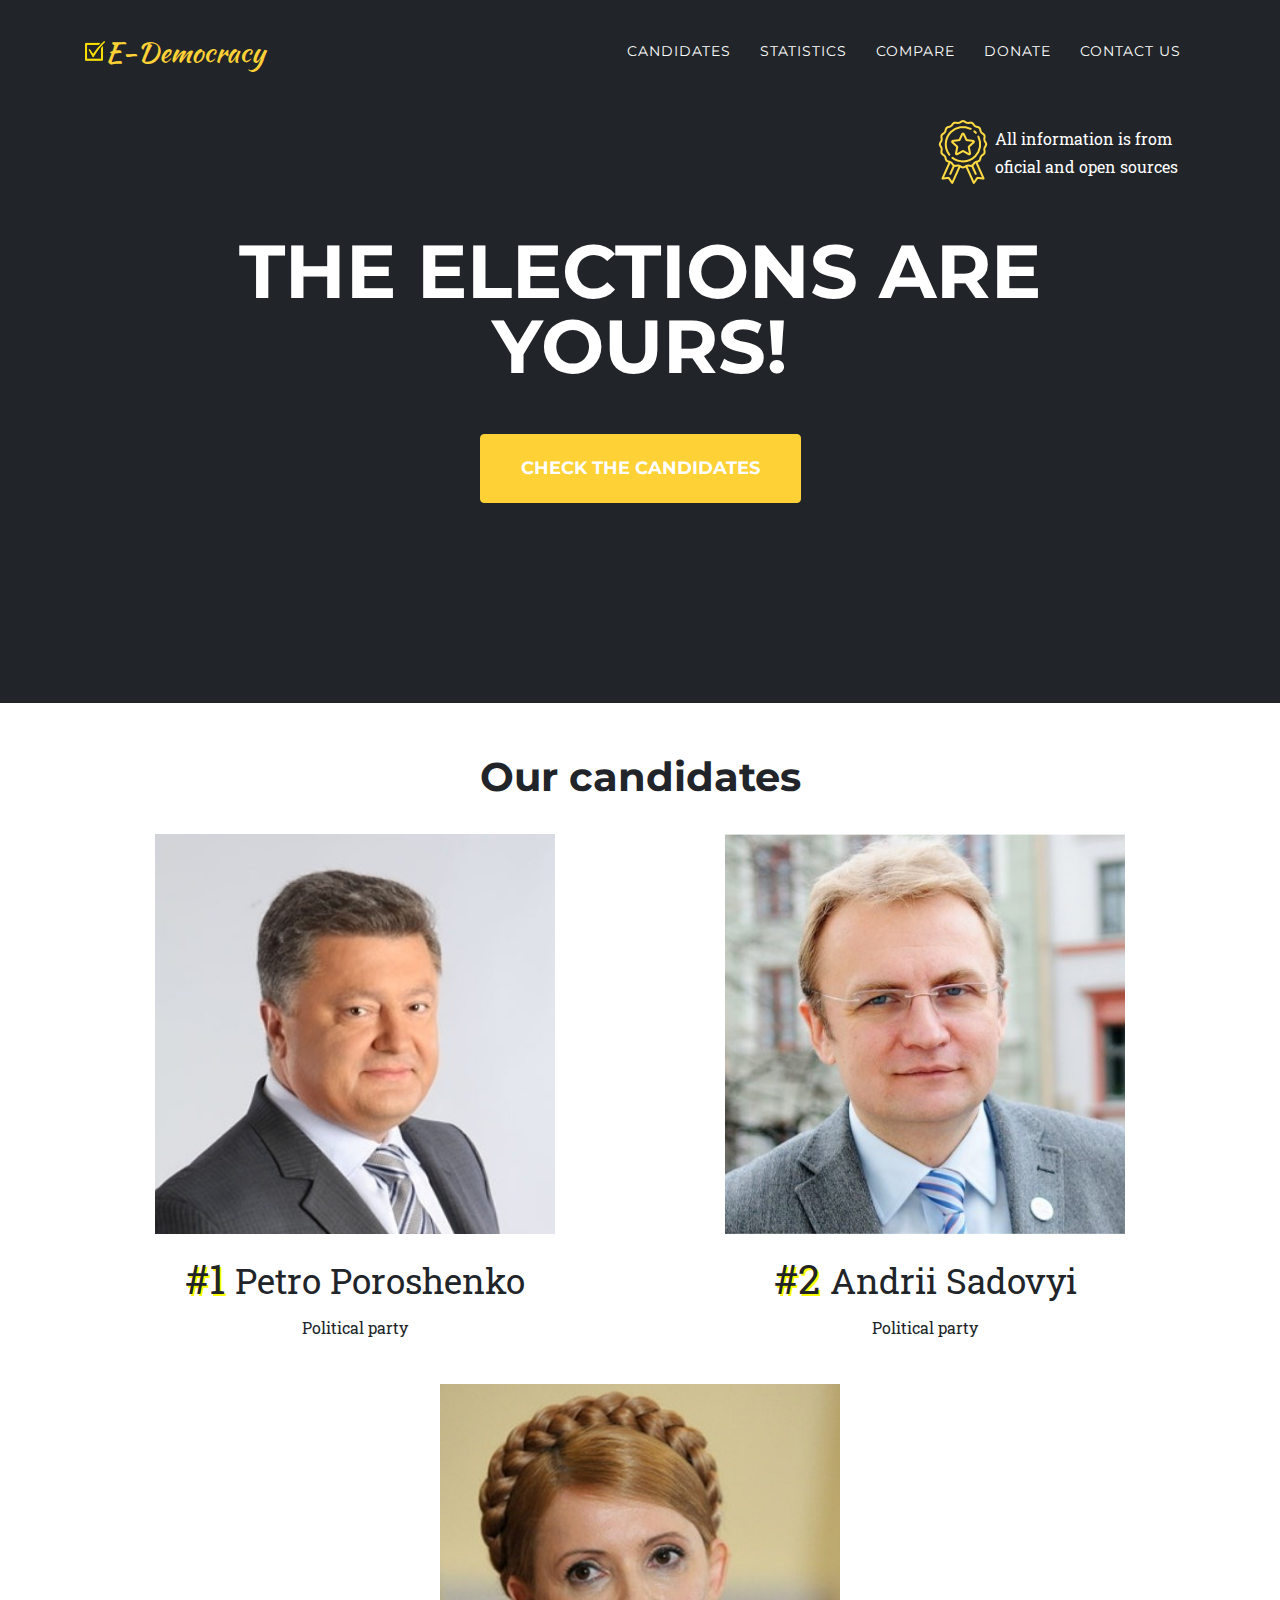
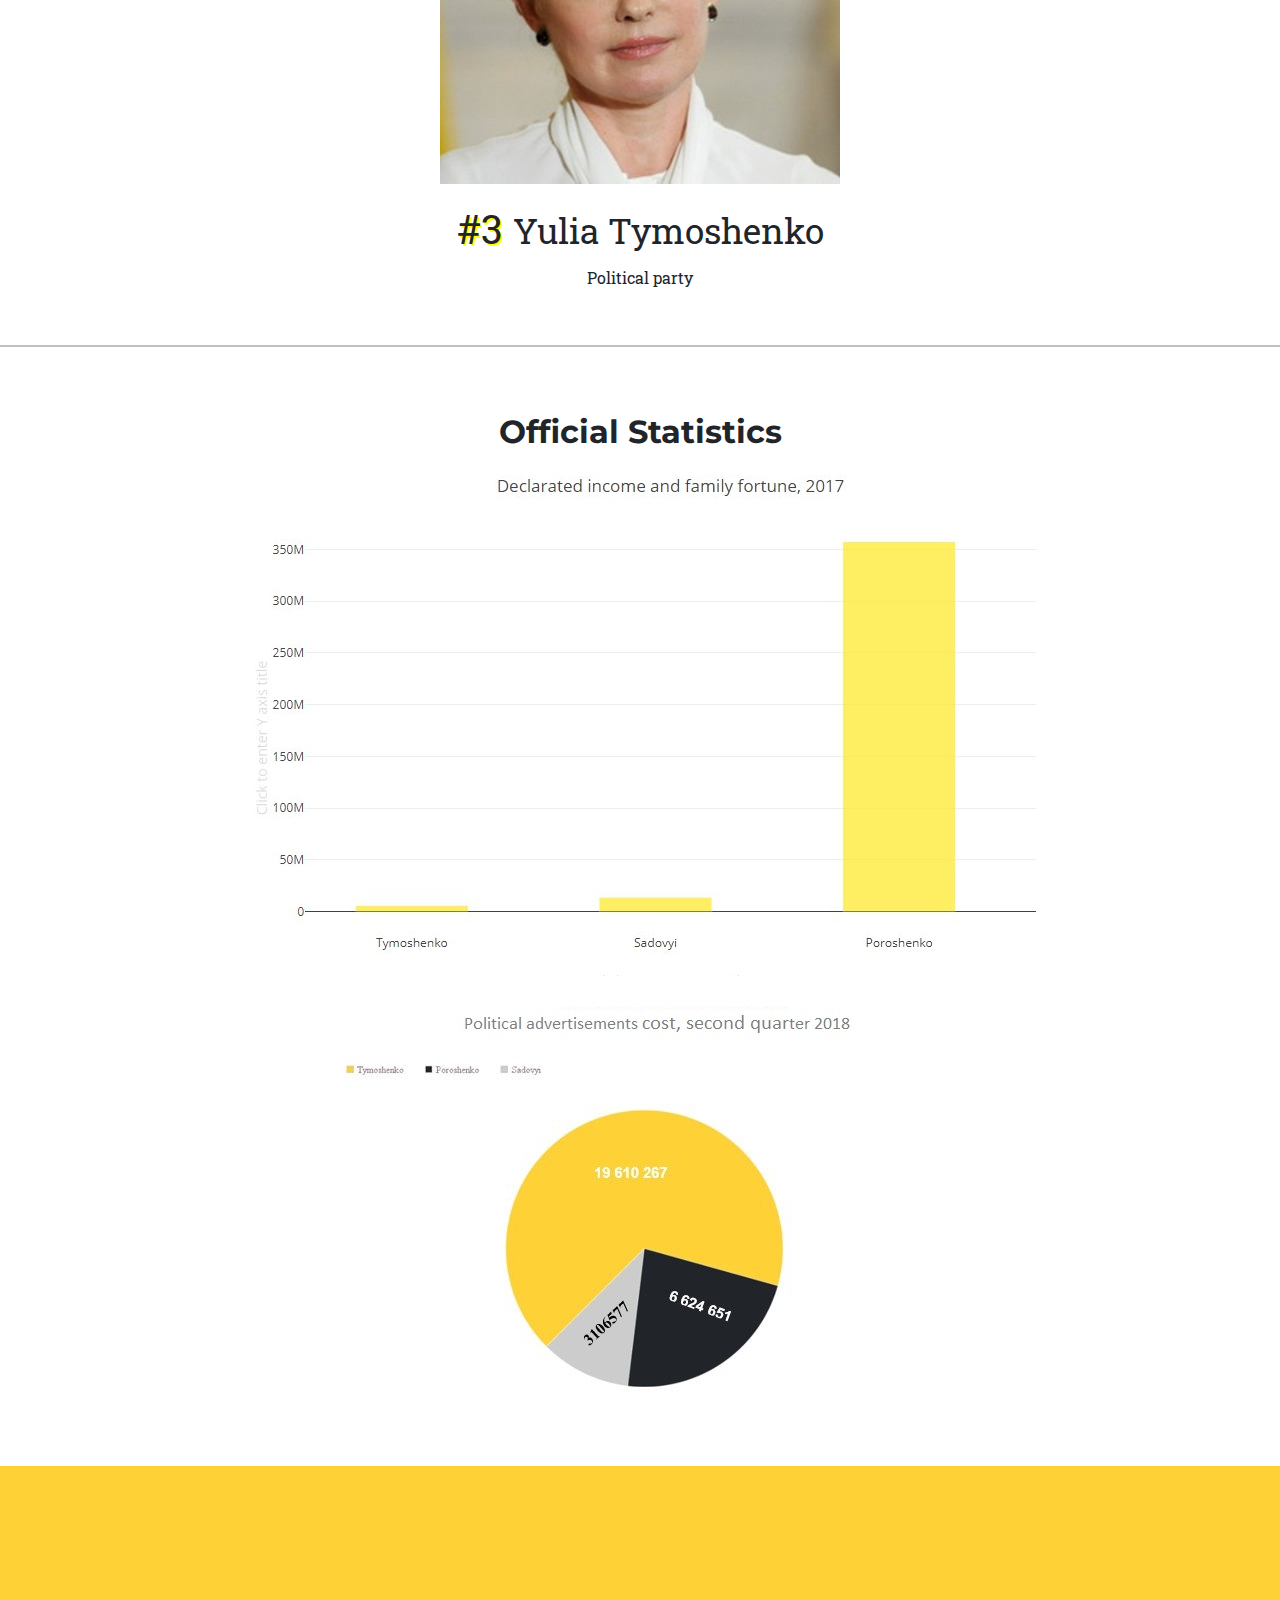
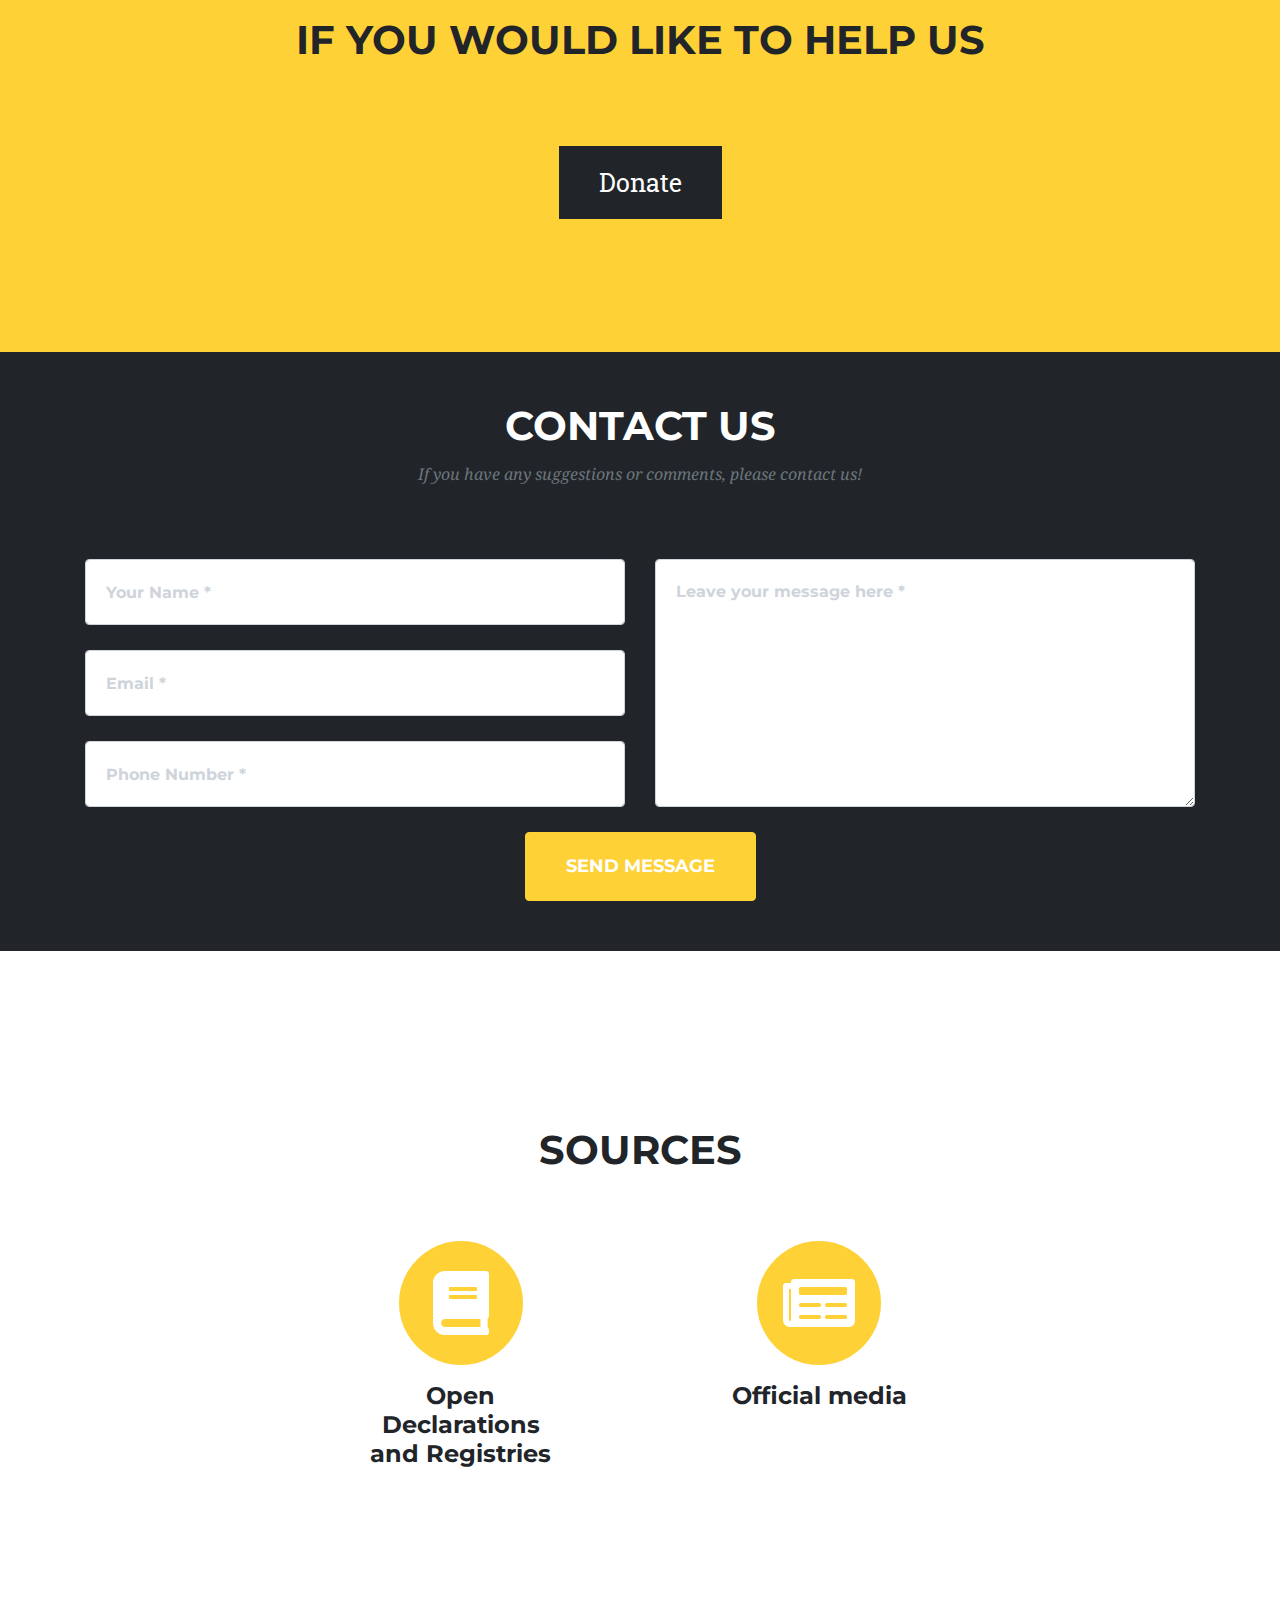
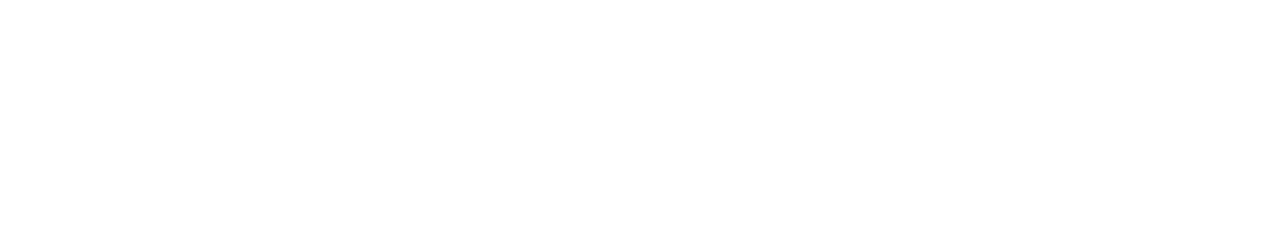
==== commit 338aa4ef: "first commit" ====
--- a/index.html
+++ b/index.html
@@ -22,7 +22,7 @@
     <link href='https://fonts.googleapis.com/css?family=Roboto+Slab:400,100,300,700' rel='stylesheet' type='text/css'>
 
     <!-- Custom styles for this template -->
-    <link href="css/agency.min.css" rel="stylesheet">
+    <link href="css/agency.css" rel="stylesheet">
 
 </head>
 
@@ -31,7 +31,8 @@
 <!-- Navigation -->
 <nav class="navbar navbar-expand-lg navbar-dark fixed-top" id="mainNav">
     <div class="container">
-        <a class="navbar-brand js-scroll-trigger" href="#page-top">E-Democracy</a>
+        <a class="navbar-brand js-scroll-trigger" href="#page-top">
+          <span><img id="logo" src="img/logo.png" alt=""></span>E-Democracy</a>
         <button class="navbar-toggler navbar-toggler-right" type="button" data-toggle="collapse"
                 data-target="#navbarResponsive" aria-controls="navbarResponsive" aria-expanded="false"
                 aria-label="Toggle navigation">
@@ -41,19 +42,19 @@
         <div class="collapse navbar-collapse" id="navbarResponsive">
             <ul class="navbar-nav text-uppercase ml-auto">
                 <li class="nav-item">
-                    <a class="nav-link js-scroll-trigger" href="#services">Обов'язки кандидатів</a>
-                </li>
-                <li class="nav-item">
-                    <a class="nav-link js-scroll-trigger" href="#about">Кандидати</a>
-                </li>
-                <li class="nav-item">
-                    <a class="nav-link js-scroll-trigger" href="#sources">Джерела</a>
-                </li>
-                <li class="nav-item">
-                    <a class="nav-link js-scroll-trigger" href="#donate">Підтримка</a>
-                </li>
-                <li class="nav-item">
-                    <a class="nav-link js-scroll-trigger" href="#contact">Зв'язок з нами</a>
+                    <a class="nav-link js-scroll-trigger" href="#candidates">Candidates</a>
+                </li>
+                <li class="nav-item">
+                    <a class="nav-link js-scroll-trigger" href="#statistics">Statistics</a>
+                </li>
+                <li class="nav-item">
+                    <a class="nav-link js-scroll-trigger" href="pages/compare.html">Compare</a>
+                </li>
+                <li class="nav-item">
+                    <a class="nav-link js-scroll-trigger" href="#donate">Donate</a>
+                </li>
+                <li class="nav-item">
+                    <a class="nav-link js-scroll-trigger" href="#contact">Contact us</a>
                 </li>
             </ul>
         </div>
@@ -61,364 +62,145 @@
 </nav>
 
 <!-- Header -->
-<!-- <header class="masthead">
+ <header class="masthead">
     <div class="container">
+        <div class="checked_info">
+          <img id="medal" src="img/medal.png" alt="">
+          <p>All information is from oficial and open sources</p>
+        </div>
         <div class="intro-text">
-            <div class="intro-heading text-uppercase">Вибори належать тобі!</div>
-            <a class="btn btn-primary btn-xl text-uppercase js-scroll-trigger" href="#about">Переглянути
-                кандидатів</a>
-        </div>
+            <div class="intro-heading text-uppercase">The elections are yours!</div>
+            <a class="btn btn-primary btn-xl text-uppercase js-scroll-trigger" href="#candidates">Check the candidates</a>
+
+        </div>
+
+
+        </div>
+
     </div>
-</header> -->
+</header>
 
 
 <!-- Кандидати -->
-<section id="about">
-    <div class="container">
-        <div class="row">
-            <div class="col-lg-12 text-center">
-                <h2 class="section-heading text-uppercase">Вибори належать тобі</h2>
-                <h3 class="section-subheading text-muted">Вибори презедента України 2019</h3>
-            </div>
-        </div>
-        <section id="portfolio">
-            <div class="row">
-                <div class="col-lg-12">
-                    <ul class="timeline">
-                        <li class="portfolio-item">
-                            <div class="timeline-image">
-                                <a class="portfolio-link" href="profile/poroshenko.html">
-                                    <div class="portfolio-hover rounded-circle">
-                                        <div class="portfolio-hover-content">
-                                            <i class="far fa-hand-pointer fa-3x"></i>
-                                        </div>
-                                    </div>
-                                    <img class="rounded-circle img-fluid" src="img/1.jpg" alt="">
-                                </a>
-                            </div>
-                            <div class="timeline-panel">
-                                <div class="timeline-heading">
-                                    <h4>#1</h4>
-                                    <h4 class="subheading">Андрій Садовий</h4>
-                                </div>
-                                <div class="timeline-body">
-                                    <p class="text-muted">"Об'єднання "Самопоміч""</p>
-                                </div>
-                            </div>
-                        </li>
-                        <li class="timeline-inverted portfolio-item">
-                            <div class="timeline-image">
-                                <a class="portfolio-link" data-toggle="modal" href="#portfolioModal2">
-                                    <div class="portfolio-hover rounded-circle">
-                                        <div class="portfolio-hover-content">
-                                            <i class="far fa-hand-pointer fa-3x"></i>
-                                        </div>
-                                    </div>
-                                    <img class="rounded-circle img-fluid" src="img/2.jpg" alt="">
-                                </a>
-                            </div>
-                            <div class="timeline-panel">
-                                <div class="timeline-heading">
-                                    <h4>#2</h4>
-                                    <h4 class="subheading">Руслан Кошулинський</h4>
-                                </div>
-                                <div class="timeline-body">
-                                    <p class="text-muted">ВО "Свобода"</p>
-                                </div>
-                            </div>
-                        </li>
-                        <li class="portfolio-item">
-                            <div class="timeline-image">
-                                <a class="portfolio-link" data-toggle="modal" href="#portfolioModal3">
-                                    <div class="portfolio-hover rounded-circle">
-                                        <div class="portfolio-hover-content">
-                                            <i class="far fa-hand-pointer fa-3x"></i>
-                                        </div>
-                                    </div>
-                                    <img class="rounded-circle img-fluid" src="img/3.jpg" alt="">
-                                </a>
-                            </div>
-                            <div class="timeline-panel">
-                                <div class="timeline-heading">
-                                    <h4>#3</h4>
-                                    <h4 class="subheading">Володимир Гірняк</h4>
-                                </div>
-                                <div class="timeline-body">
-                                    <p class="text-muted">«Громадянська позиція»</p>
-                                </div>
-                            </div>
-                        </li>
-                        <li class="timeline-inverted portfolio-item">
-                            <div class="timeline-image">
-                                <a class="portfolio-link" data-toggle="modal" href="#portfolioModal4">
-                                    <div class="portfolio-hover rounded-circle">
-                                        <div class="portfolio-hover-content">
-                                            <i class="far fa-hand-pointer fa-3x"></i>
-                                        </div>
-                                    </div>
-                                    <img class="rounded-circle img-fluid" src="img/4.jpg" alt="">
-                                </a>
-                            </div>
-                            <div class="timeline-panel">
-                                <div class="timeline-heading">
-                                    <h4>#4</h4>
-                                    <h4 class="subheading">Дмитро Добродомов</h4>
-                                </div>
-                                <div class="timeline-body">
-                                    <p class="text-muted">«Народний контроль»</p>
-                                </div>
-                            </div>
-                        </li>
-                        <li class="portfolio-item">
-                            <div class="timeline-image">
-                                <a class="portfolio-link" data-toggle="modal" href="#portfolioModal5">
-                                    <div class="portfolio-hover rounded-circle">
-                                        <div class="portfolio-hover-content">
-                                            <i class="far fa-hand-pointer fa-3x"></i>
-                                        </div>
-                                    </div>
-                                    <img class="rounded-circle img-fluid" src="img/5.jpg" alt="">
-                                </a>
-                            </div>
-                            <div class="timeline-panel">
-                                <div class="timeline-heading">
-                                    <h4>#5</h4>
-                                    <h4 class="subheading">Оксана Юринець</h4>
-                                </div>
-                                <div class="timeline-body">
-                                    <p class="text-muted">УДАР Віталія Кличка</p>
-                                </div>
-                            </div>
-                        </li>
-                        <li class="timeline-inverted portfolio-item">
-                            <div class="timeline-image">
-                                <a class="portfolio-link" data-toggle="modal" href="#portfolioModal6">
-                                    <div class="portfolio-hover rounded-circle">
-                                        <div class="portfolio-hover-content">
-                                            <i class="far fa-hand-pointer fa-3x"></i>
-                                        </div>
-                                    </div>
-                                    <img class="rounded-circle img-fluid" src="img/6.jpg" alt="">
-                                </a>
-                            </div>
-                            <div class="timeline-panel">
-                                <div class="timeline-heading">
-                                    <h4>#6</h4>
-                                    <h4 class="subheading">Ігор Зінкевич</h4>
-                                </div>
-                                <div class="timeline-body">
-                                    <p class="text-muted">"УКРАЇНСЬКЕ ОБ'ЄДНАННЯ ПАТРІОТІВ(УКРОП)"</p>
-                                </div>
-                            </div>
-                        </li>
-                        <li class="portfolio-item">
-                            <div class="timeline-image">
-                                <a class="portfolio-link" data-toggle="modal" href="#portfolioModal7">
-                                    <div class="portfolio-hover rounded-circle">
-                                        <div class="portfolio-hover-content">
-                                            <i class="far fa-hand-pointer fa-3x"></i>
-                                        </div>
-                                    </div>
-                                    <img class="rounded-circle img-fluid" src="img/7.jpg" alt="">
-                                </a>
-                            </div>
-                            <div class="timeline-panel">
-                                <div class="timeline-heading">
-                                    <h4>#7</h4>
-                                    <h4 class="subheading">Ігор Васюник</h4>
-                                </div>
-                                <div class="timeline-body">
-                                    <p class="text-muted">ВО «Батьківщина»</p>
-                                </div>
-                            </div>
-                        </li>
-                        <li class="timeline-inverted portfolio-item">
-                            <div class="timeline-image">
-                                <a class="portfolio-link" data-toggle="modal" href="#portfolioModal8">
-                                    <div class="portfolio-hover rounded-circle">
-                                        <div class="portfolio-hover-content">
-                                            <i class="far fa-hand-pointer fa-3x"></i>
-                                        </div>
-                                    </div>
-                                    <img class="rounded-circle img-fluid" src="img/8.jpg" alt="">
-                                </a>
-                            </div>
-                            <div class="timeline-panel">
-                                <div class="timeline-heading">
-                                    <h4>#8</h4>
-                                    <h4 class="subheading">Олег Баляш</h4>
-                                </div>
-                                <div class="timeline-body">
-                                    <p class="text-muted">«НАШ КРАЙ»</p>
-                                </div>
-                            </div>
-                        </li>
-                        <li class="portfolio-item">
-                            <div class="timeline-image">
-                                <a class="portfolio-link" data-toggle="modal" href="#portfolioModal9">
-                                    <div class="portfolio-hover rounded-circle">
-                                        <div class="portfolio-hover-content">
-                                            <i class="far fa-hand-pointer fa-3x"></i>
-                                        </div>
-                                    </div>
-                                    <img class="rounded-circle img-fluid" src="img/9.jpg" alt="">
-                                </a>
-                            </div>
-                            <div class="timeline-panel">
-                                <div class="timeline-heading">
-                                    <h4>#9</h4>
-                                    <h4 class="subheading">Віктор Галасюк</h4>
-                                </div>
-                                <div class="timeline-body">
-                                    <p class="text-muted">Радикальна партія Олега Ляшка</p>
-                                </div>
-                            </div>
-                        </li>
-                        <li class="timeline-inverted portfolio-item">
-                            <div class="timeline-image">
-                                <a class="portfolio-link" data-toggle="modal" href="#portfolioModal10">
-                                    <div class="portfolio-hover rounded-circle">
-                                        <div class="portfolio-hover-content">
-                                            <i class="far fa-hand-pointer fa-3x"></i>
-                                        </div>
-                                    </div>
-                                    <img class="rounded-circle img-fluid" src="img/10.jpg" alt="">
-                                </a>
-                            </div>
-                            <div class="timeline-panel">
-                                <div class="timeline-heading">
-                                    <h4>#10</h4>
-                                    <h4 class="subheading">Оксана Жолнович</h4>
-                                </div>
-                                <div class="timeline-body">
-                                    <p class="text-muted">позафракційний</p>
-                                </div>
-                            </div>
-                        </li>
-                        <li class="portfolio-item">
-                            <div class="timeline-image">
-                                <a class="portfolio-link" data-toggle="modal" href="#portfolioModal11">
-                                    <div class="portfolio-hover rounded-circle">
-                                        <div class="portfolio-hover-content">
-                                            <i class="far fa-hand-pointer fa-3x"></i>
-                                        </div>
-                                    </div>
-                                    <img class="rounded-circle img-fluid" src="img/11.jpg" alt="">
-                                </a>
-                            </div>
-                            <div class="timeline-panel">
-                                <div class="timeline-heading">
-                                    <h4>#11</h4>
-                                    <h4 class="subheading">Анатолій Країнский</h4>
-                                </div>
-                                <div class="timeline-body">
-                                    <p class="text-muted">позафракційний</p>
-                                </div>
-                            </div>
-                        </li>
-                    </ul>
-                </div>
-            </div>
-        </section>
-    </div>
+
+<section id="candidates">
+  <div class="container">
+    <h1 style="text-align:center">Our candidates</h1>
+      <div class="row">
+        <div class="col-6 candidates-block">
+          <div class="candidates-info">
+            <img src="img/12.jpg" alt="">
+            <div>
+                <p><span>#1</span>Petro Poroshenko</p>
+                <p>Political party</p>
+            </div>
+          </div>
+          <div class="candidates-stat">
+            <p><span>#1</span>Petro Poroshenko</p>
+              <p>Army</p>
+              <div class="progress">
+                <div style="width: 90%;" class="progress-bar progress-bar-success" role="progressbar" aria-valuemin="0" aria-valuemax="100"></div>
+              </div>
+              <p>Financial reform</p>
+              <div class="progress">
+                <div style="width: 20%;" class="progress-bar progress-bar-info" role="progressbar" aria-valuemin="0" aria-valuemax="100"></div>
+              </div>
+              <p>Medical reform</p>
+              <div class="progress">
+                <div style="width: 70%;" class="progress-bar progress-bar-warning" role="progressbar" aria-valuemin="0" aria-valuemax="100"></div>
+              </div>
+              <p>Education reform</p>
+              <div class="progress">
+                <div style="width: 65%;" class="progress-bar progress-bar-danger" role="progressbar" aria-valuemin="0" aria-valuemax="100"></div>
+              </div>
+              <a class="candidates-stat" href="pages/profile1.html">Learn more about candidate...</a>
+            </div>
+        </div>
+        <div class="col-6 candidates-block">
+          <div class="candidates-info">
+            <img src="img/1.jpg" alt="">
+            <div>
+                <p><span>#2</span>Andrii Sadovyi</p>
+                <p>Political party</p>
+            </div>
+          </div>
+          <div class="candidates-stat">
+            <p><span>#2</span>Andrii Sadovyi</p>
+              <p>Army</p>
+              <div class="progress">
+                <div style="width: 30%;" class="progress-bar progress-bar-success" role="progressbar" aria-valuemin="0" aria-valuemax="100"></div>
+              </div>
+              <p>Financial reform</p>
+              <div class="progress">
+                <div style="width: 90%;" class="progress-bar progress-bar-info" role="progressbar" aria-valuemin="0" aria-valuemax="100"></div>
+              </div>
+              <p>Medical reform</p>
+              <div class="progress">
+                <div style="width: 50%;" class="progress-bar progress-bar-warning" role="progressbar" aria-valuemin="0" aria-valuemax="100"></div>
+              </div>
+              <p>Education reform</p>
+              <div class="progress">
+                <div style="width: 20%;" class="progress-bar progress-bar-danger" role="progressbar" aria-valuemin="0" aria-valuemax="100"></div>
+              </div>
+              <a class="candidates-stat" href="pages/profile2.html">Learn more about candidate...</a>
+            </div>
+        </div>
+      </div>
+      <div class="row">
+          <div class="col-3"></div>
+          <div class="col-6 candidates-block">
+            <div class="candidates-info">
+              <img src="img/13.jpg" alt="">
+              <div>
+                  <p><span>#3</span>Yulia Tymoshenko</p>
+                  <p>Political party</p>
+              </div>
+            </div>
+            <div class="candidates-stat">
+              <p><span>#3</span>Yulia Tymoshenko</p>
+                <p>Army</p>
+                <div class="progress">
+                  <div style="width: 45%;" class="progress-bar progress-bar-success" role="progressbar" aria-valuemin="0" aria-valuemax="100"></div>
+                </div>
+                <p>Financial reform</p>
+                <div class="progress">
+                  <div style="width: 15%;" class="progress-bar progress-bar-info" role="progressbar" aria-valuemin="0" aria-valuemax="100"></div>
+                </div>
+                <p>Medical reform</p>
+                <div class="progress">
+                  <div style="width: 60%;" class="progress-bar progress-bar-warning" role="progressbar" aria-valuemin="0" aria-valuemax="100"></div>
+                </div>
+                <p>Education reform</p>
+                <div class="progress">
+                  <div style="width: 85%;" class="progress-bar progress-bar-danger" role="progressbar" aria-valuemin="0" aria-valuemax="100"></div>
+                </div>
+                <a class="candidates-stat" href="pages/profile3.html">Learn more about candidate...</a>
+              </div>
+          </div>
+          <div class="col-3"></div>
+      </div>
+  </div>
 </section>
-<!-- Обов'язки кандидатів -->
-<section id="services" class="section_without_pad">
-    <div class="container copyright">
-        <div class="row">
-            <div class="col-lg-12 text-center">
-                <h2 class="section-heading text-uppercase">Обов'язки кандидатів</h2>
-                <h3 class="section-subheading text-muted">Правовий статус міського голови.</h3>
-            </div>
-        </div>
-        <div class="col-md-12">
-            <ol class="service-heading">
-                <li class="text-muted">Забезпечує здійснення у межах наданих законом повноважень органів виконавчої
-                    влади на відповідній території, додержання Конституції та законів України, виконання актів
-                    Президента України та відповідних органів виконавчої влади;
-                </li>
-                <li class="text-muted">Організує в межах, визначених цим Законом, роботу відповідної ради та її
-                    виконавчого комітету;
-                </li>
-                <li class="text-muted">Підписує рішення ради та її виконавчого комітету;</li>
-                <li class="text-muted">Вносить на розгляд ради пропозицію щодо кандидатури на посаду секретаря ради;
-                </li>
-                <li class="text-muted">Вносить на розгляд ради пропозиції про кількісний і персональний склад
-                    виконавчого комітету відповідної ради;
-                </li>
-                <li class="text-muted">Звносить на розгляд ради пропозиції щодо структури виконавчих органів ради,
-                    апарату ради та її виконавчого комітету, їх штатів, встановлених відповідно до типових штатів,
-                    затверджених Кабінетом Міністрів України;
-                </li>
-                <li class="text-muted">здійснює керівництво апаратом ради та її виконавчого комітету;
-                </li>
-                <span id="text">
-                    <li class="text-muted">скликає сесії ради, вносить пропозиції та формує порядок денний сесій ради і
-                        головує на пленарних засіданнях ради;
-                    </li>
-                    <li class="text-muted">забезпечує підготовку на розгляд ради проектів програм соціально-економічного та
-                        культурного розвитку, цільових програм з інших питань самоврядування, місцевого бюджету та звіту про
-                        його виконання, рішень ради з інших питань, що належать до її відання; оприлюднює затверджені радою
-                        програми, бюджет та звіти про їх виконання;
-                    </li>
-                    <li class="text-muted">призначає на посади та звільняє з посад керівників відділів, управлінь та інших
-                        виконавчих органів ради, підприємств, установ та організацій, що належать до комунальної власності
-                        відповідних територіальних громад, крім керівників дошкільних, загальноосвітніх та позашкільних
-                        навчальних закладів;
-                    </li>
-
-
-                    <li class="text-muted">скликає загальні збори громадян за місцем проживання;
-                        <ul>
-                            <li class="text-muted">вносить на розгляд ради пропозиції про утворення спеціалізованої установи
-                                з надання безоплатної первинної правової допомоги;
-                            </li>
-                            <li class="text-muted">вносить на розгляд ради пропозиції щодо кандидатури на посаду керівника
-                                установи з надання безоплатної первинної правової допомоги;
-                            </li>
-                        </ul>
-                    </li>
-                    <li class="text-muted">забезпечує виконання рішень місцевого референдуму, відповідної ради, її
-                        виконавчого комітету;
-                    </li>
-                    <li class="text-muted">є розпорядником бюджетних коштів, використовує їх лише за призначенням,
-                        визначеним радою;
-                    </li>
-                    <li class="text-muted">представляє територіальну громаду, раду та її виконавчий комітет у відносинах з
-                        державними органами, іншими органами місцевого самоврядування, об'єднаннями громадян,
-                        підприємствами, установами та організаціями незалежно від форм власності, громадянами, а також у
-                        міжнародних відносинах відповідно до законодавства;
-                    </li>
-                    <li class="text-muted">звертається до суду щодо визнання незаконними актів інших органів місцевого
-                        самоврядування, місцевих органів виконавчої влади, підприємств, установ та організацій, які
-                        обмежують права та інтереси територіальної громади, а також повноваження ради та її органів;
-                    </li>
-                    <li class="text-muted">укладає від імені територіальної громади, ради та її виконавчого комітету
-                        договори відповідно до законодавства, а з питань, віднесених до виключної компетенції ради, подає їх
-                        на затвердження відповідної ради;
-                    </li>
-                    <li class="text-muted">веде особистий прийом громадян;</li>
-                    <li class="text-muted">забезпечує на відповідній території додержання законодавства щодо розгляду
-                        звернень громадян та їх об'єднань;
-                        <ul>
-                            <li class="text-muted">бере участь у здійсненні державної регуляторної політики у сфері
-                                господарської діяльності в межах та у спосіб, встановлені Законом України "Про засади
-                                державної регуляторної політики у сфері господарської діяльності";
-                            </li>
-                        </ul>
-                    </li>
-                    <li class="text-muted">здійснює інші повноваження місцевого самоврядування, визначені цим та іншими
-                        законами, якщо вони не віднесені до виключних повноважень ради або не віднесені радою до відання її
-                        виконавчих органів;
-                    </li>
-                    <li class="text-muted">видає розпорядження у межах своїх повноважень;</li>
-                </span>
-            </ol>
-        </div>
-        <div class="col-lg-3 text-center btn-container" style="margin: 0 auto;">
-            <button class="btn" id="toggle">Дізнатись більше</button>
-        </div>
-    </div>
+
+<hr class="statistics-hr" style="border: 1px solid silver">
+
+<section id="statistics">
+<h2>Official Statistics</h2>
+<div><img src="img/graph2.jpg" alt=""></div>
+<div><img src="img/graph3.jpg" alt=""></div>
+
+</section>
+
+
+<section id="donate">
+  <div class="container">
+      <div class="row">
+          <div class="col-lg-12 text-center">
+              <h2 class="section-heading text-uppercase">IF YOU WOULD LIKE TO HELP US</h2>
+              <a class="" href="#candidates">Donate</a>
+          </div>
+      </div>
+  </div>
 </section>
 
 <!-- Зв'язок з нами -->
@@ -426,9 +208,9 @@
     <div class="container">
         <div class="row">
             <div class="col-lg-12 text-center">
-                <h2 class="section-heading text-uppercase">Зв'язок з нами</h2>
-                <h3 class="section-subheading text-muted">Якщо ви маєте пропозиції або зауваження, зверніться до
-                    нас!</h3>
+                <h2 class="section-heading text-uppercase">Contact us</h2>
+                <h3 class="section-subheading text-muted">If you have any suggestions or comments, please contact
+                  us!</h3>
             </div>
         </div>
         <div class="row">
@@ -437,7 +219,7 @@
                     <div class="row">
                         <div class="col-md-6">
                             <div class="form-group">
-                                <input class="form-control" id="name" type="text" placeholder="Ваше ім'я *"
+                                <input class="form-control" id="name" type="text" placeholder="Your Name *"
                                        required="required" data-validation-required-message="Please enter your name.">
                                 <p class="help-block text-danger"></p>
                             </div>
@@ -448,7 +230,7 @@
                                 <p class="help-block text-danger"></p>
                             </div>
                             <div class="form-group">
-                                <input class="form-control" id="phone" type="tel" placeholder="Ваш телефон *"
+                                <input class="form-control" id="phone" type="tel" placeholder="Phone Number *"
                                        required="required"
                                        data-validation-required-message="Please enter your phone number.">
                                 <p class="help-block text-danger"></p>
@@ -457,7 +239,7 @@
                         <div class="col-md-6">
                             <div class="form-group">
                                 <textarea class="form-control" id="message"
-                                          placeholder="Залишіть тут ваше повідомлення *"
+                                          placeholder="Leave your message here *"
                                           required="required"
                                           data-validation-required-message="Please enter a message."></textarea>
                                 <p class="help-block text-danger"></p>
@@ -467,7 +249,7 @@
                         <div class="col-lg-12 text-center">
                             <div id="success"></div>
                             <button id="sendMessageButton" class="btn btn-primary btn-xl text-uppercase" type="submit">
-                                Надіслати повідомлення
+                                Send message
                             </button>
                         </div>
                     </div>
@@ -486,7 +268,7 @@
                 <div class="container">
                   <div class="row">
                     <div class="col-lg-12 text-center">
-                      <h2 class="section-heading text-uppercase">Джерела</h2>
+                      <h2 class="section-heading text-uppercase" style="padding: 100px 0 50px">Sources</h2>
                     </div>
                   </div>
                   <div class="row text-center">
@@ -496,9 +278,7 @@
                         <i class="fas fa-circle fa-stack-2x text-primary"></i>
                         <i class="fas fa-book fa-stack-1x fa-inverse"></i>
                       </span>
-                      <h4 class="service-heading">Відкриті декларації та реєстри</h4>
-                      <p class="text-muted">Реєстр корупціонерів</p>
-                        <p class="text-muted">Єдиний державний реєстр декларацій</p>
+                      <h4 class="service-heading">Open Declarations and Registries</h4>
                     </div>
                       <div class="col-md-2"></div>
                     <div class="col-md-4">
@@ -506,9 +286,7 @@
                         <i class="fas fa-circle fa-stack-2x text-primary"></i>
                         <i class="fas fa-newspaper fa-stack-1x fa-inverse"></i>
                       </span>
-                      <h4 class="service-heading">Офіційні ЗМІ</h4>
-                      <p class="text-muted">УНІАН</p>
-                        <p class="text-muted">ZIK</p>
+                      <h4 class="service-heading">Official media</h4>
                     </div>
                   </div>
                 </div>
@@ -518,951 +296,6 @@
     </div>
 </footer>
 
-<!-- Portfolio Modals -->
-<!-- Modal 1  Sadovyi -->
-<div class="portfolio-modal modal fade" id="portfolioModal1" class="links" role="dialog" aria-hidden="true">
-    <div class="modal-dialog">
-        <div class="modal-content">
-            <div class="close-modal" data-dismiss="modal">
-                <div class="lr">
-                    <div class="rl"></div>
-                </div>
-            </div>
-            <div class="container">
-                <div class="row">
-                    <div class="col-lg-8 mx-auto">               <!-- Project Details Go Here -->
-                        <div class="container">
-                            <div class="row">
-                                <div><p style="font-size:50pt; color:#191007;">#1</p></div>
-                                <div class="col-sm-4">
-                                    <div class="team-member"><img class="mx-auto rounded-circle" src="img/1.jpg"
-                                                                  alt=""></div>
-                                </div>
-                                <div class="col-sm-4"><h4>Садовий Андрій Іванович</h4> <!--- candidate name ---> <p
-                                        class="text-muted">"Об'єднання "Самопоміч""</p> <!--- party --->
-                                </div>
-                            </div>
-                            <div>                     <!-- main info about candidate--> <p><b>Дата народження: </b>19
-                                серпня 1968 року<br> <b>Освіта:</b> Львівський Державний університет «Львівська
-                                політехніка», Академія державного управління при Президентові України<br> <b>Трудова
-                                    діяльність: </b>заступник директора Львівського відділення Фонду соціальної
-                                адаптації молоді при Кабінеті Міністрів України, - голова ради, голова правління ВАТ
-                                «Південьзахіделектромережбуд», голова ради ЗАТ "Телерадіокомпанія «Люкс», директор ГО
-                                «Інститут розвитку міста», - лідер громадського об'єднання «Самопоміч». - <b>Громадська
-                                    діяльність: </b> Громадською діяльністю Андрій Садовий займається з 1997 року. Є
-                                засновником і головою правління громадської організації «Інститут розвитку міста», що
-                                була видавцем всеукраїнського журналу «Місто»; засновником комунальної установи
-                                «Інститут міста», що займається стратегією розвитку Львова, головою наглядової ради
-                                культурно-мистецького Фонду ім. Митрополита Андрея Шептицького УГКЦ (2000—2002 роки),
-                                членом українсько-польської Капітули поєднання. - Протягом 1998—2002 років був депутатом
-                                та головою комісії економічної політики Львівської міської ради. - <br>У 2004 році
-                                ініціював створення громадського об'єднання «Самопоміч». - <br>26 березня 2006 року
-                                обраний на посаду міського голови Львова. - <br>У квітні 2008 р. виступив з пропозицією
-                                відновити в Україні магдебурзьке право. - <br>27 червня 2009 року з'їзд політичної партії
-                                «Наша Україна» прийняв рішення про виключення міського голови Львова Андрія Садового з
-                                політради партії на його прохання. - <br>У 2010 р. Андрій Садовий вдруге обраний міським
-                                головою Львова (висувався від Республіканської християнської партії. - <br>У грудні 2012
-                                створив політичну партію Партія «Самопоміч», ставши її головою. - </p></div>
-                            <div style="font-size: 25pt">
-                                <button class="btn r_btn"><b>Витяг із реєстрів</b></button>
-                            </div>
-                            <span class="info r_links">
-                                <b>Витяг із Єдиного державного реєстру декларацій:</b>
-                                <br>особистий дохід: 126 595
-                                <br>сімйений дохід: 519 661
-                                <br>земельні ділянки: 702 м2
-                                <br>житло: 660.2 м2
-                                <br>машини: Mercedes Benz Viano.
-                                <br>
-                                <b>Реєстр корупціонерів: </b> не зареєстрований в реєстрі.
-                            </span>
-                            <div style="font-size: 25pt">
-                                <button class="btn z_btn"><b>Дізнатися більше від ЗМІ</b></button>
-                            </div>
-                            <span class="col-lg-8 info z_links">
-                                <b>УНІАН(2017): </b>
-                                <br><a href="https://ecology.unian.ua/trash/1732907-lvivske-smittya-mojut-pochati-vivoziti-za-kordon-sadoviy.html">Львіське сміття можуть почати вивозити за кордон</a>
-                                    <br><a href="https://ecology.unian.ua/trash/1836351-sadoviy-zaproponuvav-stvoriti-smittezvalische-v-chornobilskiy-zoni.html">Садовий заропонував створитисміттєзвалище в чорнобильській зоні</a>
-                                <br><a href="https://www.unian.ua/politics/2225289-sadoviy-rozkayavsya-u-tomu-scho-vodiy-na-yogo-prohannya-porushiv-pdd.html">Садовий розкаявся, тому щоводій на його прохання порушив ПДД</a>
-                                    <br><b>УНІАН(2015):</b>
-                                    <br><a href="https://www.unian.ua/politics/1069422-lviv-vsilyako-pidtrimuvatime-reformu-patrulno-postovoji-slujbi-mvs-sadoviy.html">Львів всіляко підтримує реформу...</a>
-                                    <br><a herf="https://www.unian.ua/society/1092488-sadoviy-zayaviv-pro-skladannya-povnovajen-vitse-prezidenta-asotsiatsiji-mist-ukrajini.html">Садовив заявив про складання повноважень...</a>
-                                    <br><a href="https://www.unian.ua/politics/1117339-sadoviy-povyazav-informatsiyu-pro-tisk-na-deputativ-iz-rezultatami-jih-golosuvannya-za-zmini-do-konstitutsiji.html">Садовий пов'язав інформацію про тиск на депутатів із...</a>
-                                    <br><a href="https://www.unian.ua/politics/1119976-vid-samopomochi-na-mera-kieva-balotuvatimetsya-restorator-gusovskiy-lvova-sadoviy.html">Від "Самопомочі" на мера Києва балотується ресторатор...</a>
-                                <br><b>ZIK(2016):</b>
-                                <br><a href="https://zik.ua/news/2016/01/23/sadovyy_pro_zbory_asotsiatsii_mist_tse_ne_buly_vybory_tse_buv_teatr_665379">Садовий про збори асоціації міст</a>
-                                <br><a href="https://zik.ua/news/2016/02/01/andriy_sadovyy_zustrivsya_iz_poslom_avstralii_v_ukraini_668252">Садовий зустрівся із послом Австрії</a>
-                                <br><a href="https://zik.ua/news/2016/02/01/sadovyy_obitsyaie_z_10_lyutogo_vidnovyty_ruh_troleybusiv_bilya_tserkvy_yura_668129">САдовий обіцяє з 10 лютого</a>
-                                <br><a href="https://zik.ua/news/2016/02/08/sadovyy_pro_tramvay_na_syhiv_tryvaie_faza_duzhe_skladnyh_robit_670419">Садовий про трамвай на Сихів</a>
-                                <br><a href="https://zik.ua/news/2016/02/23/andriy_sadovyy_maie_30_pozashtatnyh_radnykiv_i_kazhe_shcho_ih_zamalo_675279">Анрій Садовий має 30 позаштатних рахунків</a>
-                                <br><a href="https://zik.ua/news/2016/02/24/sadovyy_proponuie_lvivyanam_samym_znayty_kompromis_shchodo_proizdu_cherez_skver_675705">Садовий пропонує львів'янам знайти компроміс</a>
-                                <br><a href="https://zik.ua/news/2016/02/26/sadovyy_zamanyuie_slovatskyh_investoriv_do_lvova_676499">Садовий заманює словацьких інвесторів до Львова</a>
-                            </span>
-                        </div>
-                        </section>
-                        <button class="btn btn-primary" data-dismiss="modal" type="button" style="margin-top:10pt"><i
-                                class="fas fa-times"></i> Закрити
-                        </button>
-                    </div>
-                </div>
-            </div>
-        </div>
-    </div>
-</div>  <!-- Modal 2 Koshylynskyi-->
-<div class="portfolio-modal modal fade" id="portfolioModal2" class="links" role="dialog" aria-hidden="true">
-    <div class="modal-dialog">
-        <div class="modal-content">
-            <div class="close-modal" data-dismiss="modal">
-                <div class="lr">
-                    <div class="rl"></div>
-                </div>
-            </div>
-            <div class="container">
-                <div class="row">
-                    <div class="col-lg-8 mx-auto">
-                        <div class="modal-body">               <!-- Project Details Go Here -->
-                            <div class="container">
-                                <div class="row">
-                                    <div><p style="font-size:50pt; color:#191007;">#2</p></div>
-                                    <div class="col-sm-4">
-                                        <div class="team-member"><img class="mx-auto rounded-circle" src="img/2.jpg" alt=""></div>
-                                    </div>
-                                    <div class="col-sm-4"><h4>Кошулинський Руслан Володимирович</h4>
-                                        <!--- candidate name ---> <p class="text-muted">ВО "Свобода"</p>
-                                        <!--- party --->                     </div>
-                                </div>                     <!-- main info about candidate--> <p><b>Дата народження: </b>9
-                                вересня 1969 року<br> <b>Освіта: </b>Львівська спеціалізована школа-інтернат спортивного
-                                профілю, Кооперативний технікум у місті Львові, Тернопільський державний економічний
-                                університет.<br> <b>Трудова діяльність: </b>солдат строкової служби армії СРСР (службу
-                                проходив в Групі радянських військ у Німеччині) - <br>завідувач виробництвом ресторану
-                                «Беркут» Яремчанського споживчого товариства, с. Яблуниця, Надвірнянського району, - <br>інженер
-                                з маркетингу МП «Плай», м. Долина Івано-Франківської обл., - <br>інженер-технолог МП ВТФ
-                                «Канон», - <br>кухар, артіль старателів «Полюс», Красноярський край, Російська
-                                Федерація, - <br>завідувач виробництвом ДП АТК «Турист», м. Львів, - <br>помічник-консультант
-                                народного депутата України, апарат Верховної Ради України, м. Львів, - <br>заступник
-                                голови Правління ОСБ МЖК «Поступ», м. Львів, - <br>помічник-консультант народного
-                                депутата України, апарат Верховної Ради, м. Київ, - <br>приватний підприємець СПД ФО
-                                Кошулинський Р. В. - <br><b>Політична діяльністьь: </b> З 1996 — член СНПУ (в майбутньому
-                                — «Свобода») - <br>З серпня 2008 — заступник голови Всеукраїнського об'єднання
-                                «Свобода». - <br>З листопада 2010 — голова фракції Всеукраїнського об'єднання «Свобода» у
-                                Львівській міській раді, член постійної депутатської комісії фінансів та планування
-                                бюджету.[2] - <br>На парламентських виборах 2012 Руслан Кошилинський займав посаду голови
-                                центрального виборчого штабу ВО «Свобода». - <br>З грудня 2012 — Народний депутат
-                                України. Пройшов до Верховної Ради України за партійним списком Всеукраїнського
-                                об'єднання «Свобода» під номером 12. - <br>13 грудня 2012 був обраний Верховною Радою
-                                України на посаду віце-спікера. За проголосували 305 депутатів[3]. - <br>Очолював
-                                тимчасову спеціальну комісію з підготовки проекту закону про розвиток і застосування мов
-                                в Україні (з 04.03.2014). - <br>В результаті Парламентських виборів у 2014 не пройшов до
-                                Верховної Ради, оскільки ВО «Свобода» не подолала прохідний бар'єр. - <br>З листопада
-                                2015 — депутат Львівської обласної ради. - </p>
-                                <div style="font-size: 25pt">
-                                    <button class="btn "><b>Витяг із реєстрів</b></button>
-                                </div>
-                                <div class="info ">
-                                    <b>Витяг із Єдиного державного реєстру декларацій:</b>
-                                    <br>особистий дохід: -
-                                    <br>сімйений дохід: 129 789
-                                    <br>земельні ділянки: 334 м2
-                                    <br>житло: 235,2 м2
-                                    <br>машини: ЗАЗ 968М, ПВ350, NISSAN LEAF.
-                                </div>
-                                <div style="font-size: 25pt">
-                                    <button class="btn "><b>Дізнатися більше від ЗМІ</b></button>
-                                </div>
-                                <span class="info">
-                                </span>
-                            </div>
-                            </section>
-                            <button class="btn btn-primary" data-dismiss="modal" type="button" style="margin-top:10pt">
-                                <i class="fas fa-times"></i> Закрити
-                            </button>
-                        </div>
-                    </div>
-                </div>
-            </div>
-        </div>
-    </div>
-</div>  <!-- Modal 3 -->
-<div class="portfolio-modal modal fade" id="portfolioModal3" class="links" role="dialog" aria-hidden="true">
-    <div class="modal-dialog">
-        <div class="modal-content">
-            <div class="close-modal" data-dismiss="modal">
-                <div class="lr">
-                    <div class="rl"></div>
-                </div>
-            </div>
-            <div class="container">
-                <div class="row">
-                    <div class="col-lg-8 mx-auto">
-                        <div class="modal-body">               <!-- Project Details Go Here -->
-                            <div class="container">
-                                <div class="row">
-                                    <div><p style="font-size:50pt; color:#191007;">#3</p></div>
-                                    <div class="col-sm-4">
-                                        <div class="team-member"><img class="mx-auto rounded-circle"
-                                                                      src="img/3.jpg" alt=""></div>
-                                    </div>
-                                    <div class="col-sm-4"><h4>Гірняк Володимир Олегович</h4> <!--- candidate name ---> <p
-                                            class="text-muted">«Громадянська позиція»</p> <!--- party --->
-                                    </div>
-                                </div>
-                                <div>                     <!-- main info about candidate-->
-                                  <table id="table_candidats_id" class="table table-sm">
-                                    <tbody>
-                                      <tr>
-                                        <th scope="row"><b>Дата народження: </b></th>
-                                        <td>серпня 1968 року</td>
-                                      </tr>
-                                      <tr>
-                                        <th scope="row">Освіта: </th>
-                                        <td>Львівський Державний університет «Львівська
-                                        політехніка», Академія державного управління при Президентові України<br> <b>Трудова
-                                            діяльність: </b>заступник директора Львівського відділення Фонду соціальної
-                                        адаптації молоді при Кабінеті Міністрів України, - голова ради, голова правління ВАТ
-                                        «Південьзахіделектромережбуд», голова ради ЗАТ "Телерадіокомпанія «Люкс», директор
-                                        ГО «Інститут розвитку міста», - лідер громадського об'єднання «Самопоміч». -</td>
-                                      </tr>
-                                      <tr>
-                                        <td scope="row">Громадська діяльність: </td>
-                                        <td colspan="2">Громадською діяльністю Андрій Садовий займається з 1997 року. Є
-                                    засновником і головою правління громадської організації «Інститут розвитку міста»,
-                                    що була видавцем всеукраїнського журналу «Місто»; засновником комунальної установи
-                                    «Інститут міста», що займається стратегією розвитку Львова, головою наглядової ради
-                                    культурно-мистецького Фонду ім. Митрополита Андрея Шептицького УГКЦ (2000—2002
-                                    роки), членом українсько-польської Капітули поєднання. - Протягом 1998—2002 років був
-                                    депутатом та головою комісії економічної політики Львівської міської ради. У
-                                     2004 році ініціював створення громадського об'єднання «Самопоміч». 26 березня
-                                     2006 року обраний на посаду міського голови Львова. У квітні 2008 р. виступив з
-                                     пропозицією відновити в Україні магдебурзьке право. - У
-                                      2004 році ініціював створення громадського об'єднання «Самопоміч». - <br>26 березня
-                                      2006 року обраний на посаду міського голови Львова. - <br>У квітні 2008 р. виступив з
-                                      пропозицією відновити в Україні магдебурзьке право. - <br>27 червня 2009 року з'їзд
-                                      політичної партії «Наша Україна» прийняв рішення про виключення міського голови
-                                      Львова Андрія Садового з політради партії на його прохання. - <br>У 2010 р. Андрій
-                                      Садовий вдруге обраний міським головою Львова (висувався від Республіканської
-                                      християнської партії. - <br>У грудні 2012 створив політичну партію Партія
-                                      «Самопоміч», ставши її головою. - -</td>
-                                      </tr>
-                                    </tbody>
-                                  </table>
-                                <div style="font-size: 25pt">
-                                    <button class="btn"><b>Витяг із реєстрів</b></button>
-                                </div>
-                                <div class="info" class="links">
-                                    <b>Витяг із Єдиного державного реєстру декларацій:</b>
-                                    <br>особистий дохід: 209093
-                                    <br>сімйений дохід: 267 140
-                                    <br>земельні ділянки: 1000м2
-                                    <br>житло: 40,4 м2, 87,3 м2
-                                    <br>машини: ЗАЗ 968М, ПВ350, NISSAN LEAF.
-                                </div>
-                                <div style="font-size: 25pt">
-                                    <button class="btn"><b>Дізнатися більше від ЗМІ</b></button>
-                                </div>
-                                <div class="info" class="links"><!-- links --></div>
-                            </div>
-                            </section>
-                            <button class="btn btn-primary" data-dismiss="modal" type="button" style="margin-top:10pt">
-                                <i class="fas fa-times"></i> Закрити
-                            </button>
-                        </div>
-                    </div>
-                </div>
-            </div>
-        </div>
-    </div>
-</div>  <!-- Modal 4 -->
-<div class="portfolio-modal modal fade" id="portfolioModal4" class="links" role="dialog" aria-hidden="true">
-    <div class="modal-dialog">
-        <div class="modal-content">
-            <div class="close-modal" data-dismiss="modal">
-                <div class="lr">
-                    <div class="rl"></div>
-                </div>
-            </div>
-            <div class="container">
-                <div class="row">
-                    <div class="col-lg-8 mx-auto">
-                        <div class="modal-body">               <!-- Project Details Go Here -->
-                            <div class="container">
-                                <div class="row">
-                                    <div><p style="font-size:50pt; color:#191007;">#4</p></div>
-                                    <div class="col-sm-4">
-                                        <div class="team-member"><img class="mx-auto rounded-circle"
-                                                                      src="img/4.jpg" alt=""></div>
-                                    </div>
-                                    <div class="col-sm-4"><h4>Добродомов Дмитро Євгенович</h4> <!--- candidate name ---> <p
-                                            class="text-muted">«Народний контроль»</p> <!--- party --->
-                                    </div>
-                                </div>
-                                <div>
-                                    <!-- main info about candidate--> <p><b>Дата народження: </b>19
-                                    серпня 1968 року<br> <b>Освіта:</b> Львівський Державний університет «Львівська
-                                    політехніка», Академія державного управління при Президентові України<br> <b>Трудова
-                                        діяльність: </b>заступник директора Львівського відділення Фонду соціальної
-                                    адаптації молоді при Кабінеті Міністрів України, - голова ради, голова правління ВАТ
-                                    «Південьзахіделектромережбуд», голова ради ЗАТ "Телерадіокомпанія «Люкс», директор
-                                    ГО «Інститут розвитку міста», - лідер громадського об'єднання «Самопоміч». - <b>Громадська
-                                        діяльність: </b> Громадською діяльністю Андрій Садовий займається з 1997 року. Є
-                                    засновником і головою правління громадської організації «Інститут розвитку міста»,
-                                    що була видавцем всеукраїнського журналу «Місто»; засновником комунальної установи
-                                    «Інститут міста», що займається стратегією розвитку Львова, головою наглядової ради
-                                    культурно-мистецького Фонду ім. Митрополита Андрея Шептицького УГКЦ (2000—2002
-                                    роки), членом українсько-польської Капітули поєднання. - Протягом 1998—2002 років був
-                                    депутатом та головою комісії економічної політики Львівської міської ради. - <br>У
-                                    2004 році ініціював створення громадського об'єднання «Самопоміч». - <br>26 березня
-                                    2006 року обраний на посаду міського голови Львова. - <br>У квітні 2008 р. виступив з
-                                    пропозицією відновити в Україні магдебурзьке право. - <br>27 червня 2009 року з'їзд
-                                    політичної партії «Наша Україна» прийняв рішення про виключення міського голови
-                                    Львова Андрія Садового з політради партії на його прохання. - <br>У 2010 р. Андрій
-                                    Садовий вдруге обраний міським головою Львова (висувався від Республіканської
-                                    християнської партії. - <br>У грудні 2012 створив політичну партію Партія
-                                    «Самопоміч», ставши її головою. - </p></div>
-                                <div style="font-size: 25pt">
-                                    <button class="btn"><b>Витяг із реєстрів</b></button>
-                                </div>
-                                <div class="info" class="links">
-                                    <b>Витяг із Єдиного державного реєстру декларацій:</b>
-                                    <br>особистий дохід: 479779
-                                    <br>сімйений дохід: -
-                                    <br>земельні ділянки: -
-                                    <br>житло: 139,2 м2, 92.7 м2, 53,7 м2
-                                    <br>машини: Scoda Octavia A5.
-                                </div>
-                                <div style="font-size: 25pt">
-                                    <button class="btn"><b>Дізнатися більше від ЗМІ</b></button>
-                                </div>
-                                <div class="info" class="links"><!-- links --></div>
-                            </div>
-                            </section>
-                            <button class="btn btn-primary" data-dismiss="modal" type="button" style="margin-top:10pt">
-                                <i class="fas fa-times"></i> Закрити
-                            </button>
-                        </div>
-                    </div>
-                </div>
-            </div>
-        </div>
-    </div>
-</div>
-
-<!-- Modal 5 Urchenko -->
-<div class="portfolio-modal modal fade" id="portfolioModal5" class="links" role="dialog" aria-hidden="true">
-    <div class="modal-dialog">
-        <div class="modal-content">
-            <div class="close-modal" data-dismiss="modal">
-                <div class="lr">
-                    <div class="rl"></div>
-                </div>
-            </div>
-            <div class="container">
-                <div class="row">
-                    <div class="col-lg-8 mx-auto">
-                        <div class="modal-body">
-                            <!-- Project Details Go Here -->
-                            <div class="container">
-                                <div class="row">
-                                    <div><p style="font-size:50pt; color:#191007;">#5</p></div>
-                                    <div class="col-sm-4">
-                                        <div class="team-member"><img class="mx-auto rounded-circle"
-                                                                      src="img/5.jpg" alt=""></div>
-                                    </div>
-                                    <div class="col-sm-4"><h4>Юринець Оксана Василівна</h4> <!--- candidate name ---> <p
-                                            class="text-muted">УДАР Віталія Кличка</p> <!--- party --->
-                                    </div>
-                                </div>
-                                <div>                     <!-- main info about candidate--> <p><b>Дата народження: </b>27
-                                    лютого 1978 року<br> <b>Освіта:</b> Львівський політехнічний інститут, Національний
-                                    університет "Львівська політехніка".<br> <b>Трудова діяльність: </b>депутат
-                                    Львівської обласної ради. - <br>кандидат у народні депутати України у 117 виборчому
-                                    окрузі м. Львова (Франківський і Галицький райони) від партії «УДАР (Український
-                                    Демократичний Альянс за Реформи) Віталія Кличка»[5]. У парламенті стала членом
-                                    комітету з питань європейської інтеграції, в якому очолила підкомітет з питань
-                                    регіонального і транскордонного співробітництва між Україною та країнами ЄС. Також
-                                    увійшла до складу групи з міжпарламентських зв'язків Польщею, ставши її співголовою,
-                                    постійної делегації в Парламентській асамблеї НАТО, міжфракційних депутатських
-                                    об'єднань «Львівщина», «ЄвроОптимісти», «Рівні можливості» та «Світове українство». -
-                                    <br>депутат Верховної ради України VIII скликання від Блоку Петра Порошенка, група
-                                    «УДАР». Перемогу здобула у 117-му виборчому окрузі (м. Львів), набравши 42,55 % (44
-                                    тис. 547 голосів виборців і ставши однією з лише двох жінок в усій Україні, які
-                                    здобули перемогу у мажоритарному окрузі. - <br>на місцевих виборах кандидувала на
-                                    посаду міського голови Львова. - <b>Громадська діяльність: </b> Засновниця
-                                    громадської ініціативи «Читацький батальйон» (допомога військовим і їхнім родинам) -
-                                    <br>Керівник студентських праць, які отримували призові місця під час проведення
-                                    студентських науково-технічних конференцій Національного університету «Львівська
-                                    політехніка». - <br>Член Товариства «Просвіта» НУ «Львівська політехніка». - <br>Член
-                                    Опікунської ради Львіської лікарні «ОХМАТДИТ». - <br>Член батьківської християнської
-                                    організації «Алетея». - <br>Член Громадської ради зі спорудження пам'ятника о.
-                                    Михайлові Вербицькому. - <br>Координатор співпраці «Вільна земля
-                                    Тюрінгія-Торгово-промислова палата м. Ерфурт-Тюрінгійська Агенція єропейських
-                                    програм-Львівщина-Верховна рада України». - <br>Співорганізатор Першого
-                                    волонтерського агітаційного потягу «Труханівська Січ». - </p></div>
-                                <div style="font-size: 25pt">
-                                    <button class="btn"><b>Витяг із реєстрів</b></button>
-                                </div>
-                                <div class="info" class="links">
-                                    <b>Витяг із Єдиного державного реєстру декларацій:</b>
-                                    <br>особистий дохід: 780566
-                                    <br>сімйений дохід: -
-                                    <br>земельні ділянки: 660 м2, 1000 м2, 46,7 м2.
-                                    <br>житло: 185,9 м2, 46,7 м2
-                                    <br>машини: Mitsubidhi Outlander, Mitsubidhi Outlander, Mitsubidhi L200.
-                                </div>
-                                <div style="font-size: 25pt">
-                                    <button class="btn"><b>Дізнатися більше від ЗМІ</b></button>
-                                </div>
-                                <div class="info" class="links"><!-- links --></div>
-                            </div>
-                            </section>
-                            <button class="btn btn-primary" data-dismiss="modal" type="button" style="margin-top:10pt">
-                                <i class="fas fa-times"></i> Закрити
-                            </button>
-                        </div>
-                    </div>
-                </div>
-            </div>
-        </div>
-    </div>
-</div>
-
-<!-- Modal 6 -->
-<div class="portfolio-modal modal fade" id="portfolioModal6" class="links" role="dialog" aria-hidden="true">
-    <div class="modal-dialog">
-        <div class="modal-content">
-            <div class="close-modal" data-dismiss="modal">
-                <div class="lr">
-                    <div class="rl"></div>
-                </div>
-            </div>
-            <div class="container">
-                <div class="row">
-                    <div class="col-lg-8 mx-auto">
-                        <div class="modal-body">
-                            <!-- Project Details Go Here -->
-                            <div class="container">
-                                <div class="row">
-                                    <div><p style="font-size:50pt; color:#191007;">#6</p></div>
-                                    <div class="col-sm-4">
-                                        <div class="team-member"><img class="mx-auto rounded-circle"
-                                                                      src="img/6.jpg" alt=""></div>
-                                    </div>
-                                    <div class="col-sm-4"><h4>Зінкевич Ігор Володимирович</h4> <!--- candidate name ---> <p
-                                            class="text-muted">"УКРАЇНСЬКЕ ОБ'ЄДНАННЯ ПАТРІОТІВ(УКРОП)"</p> <!--- party --->
-                                    </div>
-                                </div>
-                                <div>                     <!-- main info about candidate--> <p><b>Дата народження: </b>19
-                                    серпня 1968 року<br> <b>Освіта:</b> Львівський Державний університет «Львівська
-                                    політехніка», Академія державного управління при Президентові України<br> <b>Трудова
-                                        діяльність: </b>заступник директора Львівського відділення Фонду соціальної
-                                    адаптації молоді при Кабінеті Міністрів України, - голова ради, голова правління ВАТ
-                                    «Південьзахіделектромережбуд», голова ради ЗАТ "Телерадіокомпанія «Люкс», директор
-                                    ГО «Інститут розвитку міста», - лідер громадського об'єднання «Самопоміч». - <b>Громадська
-                                        діяльність: </b> Громадською діяльністю Андрій Садовий займається з 1997 року. Є
-                                    засновником і головою правління громадської організації «Інститут розвитку міста»,
-                                    що була видавцем всеукраїнського журналу «Місто»; засновником комунальної установи
-                                    «Інститут міста», що займається стратегією розвитку Львова, головою наглядової ради
-                                    культурно-мистецького Фонду ім. Митрополита Андрея Шептицького УГКЦ (2000—2002
-                                    роки), членом українсько-польської Капітули поєднання. - Протягом 1998—2002 років був
-                                    депутатом та головою комісії економічної політики Львівської міської ради. - <br>У
-                                    2004 році ініціював створення громадського об'єднання «Самопоміч». - <br>26 березня
-                                    2006 року обраний на посаду міського голови Львова. - <br>У квітні 2008 р. виступив з
-                                    пропозицією відновити в Україні магдебурзьке право. - <br>27 червня 2009 року з'їзд
-                                    політичної партії «Наша Україна» прийняв рішення про виключення міського голови
-                                    Львова Андрія Садового з політради партії на його прохання. - <br>У 2010 р. Андрій
-                                    Садовий вдруге обраний міським головою Львова (висувався від Республіканської
-                                    християнської партії. - <br>У грудні 2012 створив політичну партію Партія
-                                    «Самопоміч», ставши її головою. - </p></div>
-                                <div style="font-size: 25pt">
-                                    <button class="btn"><b>Витяг із реєстрів</b></button>
-                                </div>
-                                <div class="info" class="links"><!-- links --></div>
-                                <div style="font-size: 25pt">
-                                    <button class="btn"><b>Дізнатися більше від ЗМІ</b></button>
-                                </div>
-                                <div class="info" class="links"><!-- links --></div>
-                            </div>
-                            </section>
-                            <button class="btn btn-primary" data-dismiss="modal" type="button" style="margin-top:10pt">
-                                <i class="fas fa-times"></i> Закрити
-                            </button>
-                        </div>
-                    </div>
-                </div>
-            </div>
-        </div>
-    </div>
-</div>
-
-<!-- Modal 7 -->
-<div class="portfolio-modal modal fade" id="portfolioModal7" class="links" role="dialog" aria-hidden="true">
-    <div class="modal-dialog">
-        <div class="modal-content">
-            <div class="close-modal" data-dismiss="modal">
-                <div class="lr">
-                    <div class="rl"></div>
-                </div>
-            </div>
-            <div class="container">
-                <div class="row">
-                    <div class="col-lg-8 mx-auto">
-                        <div class="modal-body">
-                            <!-- Project Details Go Here -->
-                            <div class="container">
-                                <div class="row">
-                                    <div><p style="font-size:50pt; color:#191007;">#7</p></div>
-                                    <div class="col-sm-4">
-                                        <div class="team-member"><img class="mx-auto rounded-circle"
-                                                                      src="img/7.jpg" alt=""></div>
-                                    </div>
-                                    <div class="col-sm-4"><h4>Васюник Ігор Васильович</h4> <!--- candidate name ---> <p
-                                            class="text-muted">ВО «Батьківщина»</p> <!--- party --->
-                                    </div>
-                                </div>
-                                <div>                     <!-- main info about candidate--> <p><b>Дата народження: </b>19
-                                    серпня 1968 року<br> <b>Освіта:</b> Львівський Державний університет «Львівська
-                                    політехніка», Академія державного управління при Президентові України<br> <b>Трудова
-                                        діяльність: </b>заступник директора Львівського відділення Фонду соціальної
-                                    адаптації молоді при Кабінеті Міністрів України, - голова ради, голова правління ВАТ
-                                    «Південьзахіделектромережбуд», голова ради ЗАТ "Телерадіокомпанія «Люкс», директор
-                                    ГО «Інститут розвитку міста», - лідер громадського об'єднання «Самопоміч». - <b>Громадська
-                                        діяльність: </b> Громадською діяльністю Андрій Садовий займається з 1997 року. Є
-                                    засновником і головою правління громадської організації «Інститут розвитку міста»,
-                                    що була видавцем всеукраїнського журналу «Місто»; засновником комунальної установи
-                                    «Інститут міста», що займається стратегією розвитку Львова, головою наглядової ради
-                                    культурно-мистецького Фонду ім. Митрополита Андрея Шептицького УГКЦ (2000—2002
-                                    роки), членом українсько-польської Капітули поєднання. - Протягом 1998—2002 років був
-                                    депутатом та головою комісії економічної політики Львівської міської ради. - <br>У
-                                    2004 році ініціював створення громадського об'єднання «Самопоміч». - <br>26 березня
-                                    2006 року обраний на посаду міського голови Львова. - <br>У квітні 2008 р. виступив з
-                                    пропозицією відновити в Україні магдебурзьке право. - <br>27 червня 2009 року з'їзд
-                                    політичної партії «Наша Україна» прийняв рішення про виключення міського голови
-                                    Львова Андрія Садового з політради партії на його прохання. - <br>У 2010 р. Андрій
-                                    Садовий вдруге обраний міським головою Львова (висувався від Республіканської
-                                    християнської партії. - <br>У грудні 2012 створив політичну партію Партія
-                                    «Самопоміч», ставши її головою. - </p></div>
-                                <div style="font-size: 25pt">
-                                    <button class="btn"><b>Витяг із реєстрів</b></button>
-                                </div>
-                                <div class="info" class="links"><!-- links --></div>
-                                <div style="font-size: 25pt">
-                                    <button class="btn"><b>Дізнатися більше від ЗМІ</b></button>
-                                </div>
-                                <div class="info" class="links"><!-- links --></div>
-                            </div>
-                            </section>
-                            <button class="btn btn-primary" data-dismiss="modal" type="button" style="margin-top:10pt">
-                                <i class="fas fa-times"></i> Закрити
-                            </button>
-                        </div>
-                    </div>
-                </div>
-            </div>
-        </div>
-    </div>
-</div>
-
-<!-- Modal 8 -->
-<div class="portfolio-modal modal fade" id="portfolioModal8" class="links" role="dialog" aria-hidden="true">
-    <div class="modal-dialog">
-        <div class="modal-content">
-            <div class="close-modal" data-dismiss="modal">
-                <div class="lr">
-                    <div class="rl"></div>
-                </div>
-            </div>
-            <div class="container">
-                <div class="row">
-                    <div class="col-lg-8 mx-auto">
-                        <div class="modal-body">
-                            <!-- Project Details Go Here -->
-                            <div class="container">
-                                <div class="row">
-                                    <div><p style="font-size:50pt; color:#191007;">#8</p></div>
-                                    <div class="col-sm-4">
-                                        <div class="team-member"><img class="mx-auto rounded-circle"
-                                                                      src="img/8.jpg" alt=""></div>
-                                    </div>
-                                    <div class="col-sm-4"><h4>Олег Георгійович Баляш</h4> <!--- candidate name ---> <p
-                                            class="text-muted">«НАШ КРАЙ»</p> <!--- party --->
-                                    </div>
-                                </div>
-                                <div>                     <!-- main info about candidate--> <p><b>Дата народження: </b>19
-                                    серпня 1968 року<br> <b>Освіта:</b> Львівський Державний університет «Львівська
-                                    політехніка», Академія державного управління при Президентові України<br> <b>Трудова
-                                        діяльність: </b>заступник директора Львівського відділення Фонду соціальної
-                                    адаптації молоді при Кабінеті Міністрів України, - голова ради, голова правління ВАТ
-                                    «Південьзахіделектромережбуд», голова ради ЗАТ "Телерадіокомпанія «Люкс», директор
-                                    ГО «Інститут розвитку міста», - лідер громадського об'єднання «Самопоміч». - <b>Громадська
-                                        діяльність: </b> Громадською діяльністю Андрій Садовий займається з 1997 року. Є
-                                    засновником і головою правління громадської організації «Інститут розвитку міста»,
-                                    що була видавцем всеукраїнського журналу «Місто»; засновником комунальної установи
-                                    «Інститут міста», що займається стратегією розвитку Львова, головою наглядової ради
-                                    культурно-мистецького Фонду ім. Митрополита Андрея Шептицького УГКЦ (2000—2002
-                                    роки), членом українсько-польської Капітули поєднання. - Протягом 1998—2002 років був
-                                    депутатом та головою комісії економічної політики Львівської міської ради. - <br>У
-                                    2004 році ініціював створення громадського об'єднання «Самопоміч». - <br>26 березня
-                                    2006 року обраний на посаду міського голови Львова. - <br>У квітні 2008 р. виступив з
-                                    пропозицією відновити в Україні магдебурзьке право. - <br>27 червня 2009 року з'їзд
-                                    політичної партії «Наша Україна» прийняв рішення про виключення міського голови
-                                    Львова Андрія Садового з політради партії на його прохання. - <br>У 2010 р. Андрій
-                                    Садовий вдруге обраний міським головою Львова (висувався від Республіканської
-                                    християнської партії. - <br>У грудні 2012 створив політичну партію Партія
-                                    «Самопоміч», ставши її головою. - </p></div>
-                                <div style="font-size: 25pt">
-                                    <button class="btn"><b>Витяг із реєстрів</b></button>
-                                </div>
-                                <div class="info" class="links"><!-- links --></div>
-                                <div style="font-size: 25pt">
-                                    <button class="btn"><b>Дізнатися більше від ЗМІ</b></button>
-                                </div>
-                                <div class="info" class="links"><!-- links --></div>
-                            </div>
-                            </section>
-                            <button class="btn btn-primary" data-dismiss="modal" type="button" style="margin-top:10pt">
-                                <i class="fas fa-times"></i> Закрити
-                            </button>
-                        </div>
-                    </div>
-                </div>
-            </div>
-        </div>
-    </div>
-</div>
-
-<!-- Modal 9 -->
-<div class="portfolio-modal modal fade" id="portfolioModal9" class="links" role="dialog" aria-hidden="true">
-    <div class="modal-dialog">
-        <div class="modal-content">
-            <div class="close-modal" data-dismiss="modal">
-                <div class="lr">
-                    <div class="rl"></div>
-                </div>
-            </div>
-            <div class="container">
-                <div class="row">
-                    <div class="col-lg-8 mx-auto">
-                        <div class="modal-body">
-                            <!-- Project Details Go Here -->
-                            <div class="container">
-                                <div class="row">
-                                    <div><p style="font-size:50pt; color:#191007;">#9</p></div>
-                                    <div class="col-sm-4">
-                                        <div class="team-member"><img class="mx-auto rounded-circle"
-                                                                      src="img/9.jpg" alt=""></div>
-                                    </div>
-                                    <div class="col-sm-4"><h4>Галасюк Віктор Валерійович</h4> <!--- candidate name ---> <p
-                                            class="text-muted">Радикальна партія Олега Ляшка</p> <!--- party --->
-                                    </div>
-                                </div>
-                                <div>                     <!-- main info about candidate--> <p><b>Дата народження: </b>19
-                                    серпня 1968 року<br> <b>Освіта:</b> Львівський Державний університет «Львівська
-                                    політехніка», Академія державного управління при Президентові України<br> <b>Трудова
-                                        діяльність: </b>заступник директора Львівського відділення Фонду соціальної
-                                    адаптації молоді при Кабінеті Міністрів України, - голова ради, голова правління ВАТ
-                                    «Південьзахіделектромережбуд», голова ради ЗАТ "Телерадіокомпанія «Люкс», директор
-                                    ГО «Інститут розвитку міста», - лідер громадського об'єднання «Самопоміч». - <b>Громадська
-                                        діяльність: </b> Громадською діяльністю Андрій Садовий займається з 1997 року. Є
-                                    засновником і головою правління громадської організації «Інститут розвитку міста»,
-                                    що була видавцем всеукраїнського журналу «Місто»; засновником комунальної установи
-                                    «Інститут міста», що займається стратегією розвитку Львова, головою наглядової ради
-                                    культурно-мистецького Фонду ім. Митрополита Андрея Шептицького УГКЦ (2000—2002
-                                    роки), членом українсько-польської Капітули поєднання. - Протягом 1998—2002 років був
-                                    депутатом та головою комісії економічної політики Львівської міської ради. - <br>У
-                                    2004 році ініціював створення громадського об'єднання «Самопоміч». - <br>26 березня
-                                    2006 року обраний на посаду міського голови Львова. - <br>У квітні 2008 р. виступив з
-                                    пропозицією відновити в Україні магдебурзьке право. - <br>27 червня 2009 року з'їзд
-                                    політичної партії «Наша Україна» прийняв рішення про виключення міського голови
-                                    Львова Андрія Садового з політради партії на його прохання. - <br>У 2010 р. Андрій
-                                    Садовий вдруге обраний міським головою Львова (висувався від Республіканської
-                                    християнської партії. - <br>У грудні 2012 створив політичну партію Партія
-                                    «Самопоміч», ставши її головою. - </p></div>
-                                <div style="font-size: 25pt">
-                                    <button class="btn"><b>Витяг із реєстрів</b></button>
-                                </div>
-                                <div class="info" class="links"><!-- links --></div>
-                                <div style="font-size: 25pt">
-                                    <button class="btn"><b>Дізнатися більше від ЗМІ</b></button>
-                                </div>
-                                <div class="info" class="links"><!-- links --></div>
-                            </div>
-                            </section>
-                            <button class="btn btn-primary" data-dismiss="modal" type="button" style="margin-top:10pt">
-                                <i class="fas fa-times"></i> Закрити
-                            </button>
-                        </div>
-                    </div>
-                </div>
-            </div>
-        </div>
-    </div>
-</div>
-
-<!-- Modal 10 -->
-<div class="portfolio-modal modal fade" id="portfolioModal10" class="links" role="dialog" aria-hidden="true">
-    <div class="modal-dialog">
-        <div class="modal-content">
-            <div class="close-modal" data-dismiss="modal">
-                <div class="lr">
-                    <div class="rl"></div>
-                </div>
-            </div>
-            <div class="container">
-                <div class="row">
-                    <div class="col-lg-8 mx-auto">
-                        <div class="modal-body">
-                            <!-- Project Details Go Here -->
-                            <div class="container">
-                                <div class="row">
-                                    <div><p style="font-size:50pt; color:#191007;">#10</p></div>
-                                    <div class="col-sm-4">
-                                        <div class="team-member"><img class="mx-auto rounded-circle"
-                                                                      src="img/10.jpg" alt=""></div>
-                                    </div>
-                                    <div class="col-sm-4"><h4>Жолнович Оксана</h4> <!--- candidate name ---> <p
-                                            class="text-muted">позафракційний</p> <!--- party --->
-                                    </div>
-                                </div>
-                                <div>                     <!-- main info about candidate--> <p><b>Дата народження: </b>19
-                                    серпня 1968 року<br> <b>Освіта:</b> Львівський Державний університет «Львівська
-                                    політехніка», Академія державного управління при Президентові України<br> <b>Трудова
-                                        діяльність: </b>заступник директора Львівського відділення Фонду соціальної
-                                    адаптації молоді при Кабінеті Міністрів України, - голова ради, голова правління ВАТ
-                                    «Південьзахіделектромережбуд», голова ради ЗАТ "Телерадіокомпанія «Люкс», директор
-                                    ГО «Інститут розвитку міста», - лідер громадського об'єднання «Самопоміч». - <b>Громадська
-                                        діяльність: </b> Громадською діяльністю Андрій Садовий займається з 1997 року. Є
-                                    засновником і головою правління громадської організації «Інститут розвитку міста»,
-                                    що була видавцем всеукраїнського журналу «Місто»; засновником комунальної установи
-                                    «Інститут міста», що займається стратегією розвитку Львова, головою наглядової ради
-                                    культурно-мистецького Фонду ім. Митрополита Андрея Шептицького УГКЦ (2000—2002
-                                    роки), членом українсько-польської Капітули поєднання. - Протягом 1998—2002 років був
-                                    депутатом та головою комісії економічної політики Львівської міської ради. - <br>У
-                                    2004 році ініціював створення громадського об'єднання «Самопоміч». - <br>26 березня
-                                    2006 року обраний на посаду міського голови Львова. - <br>У квітні 2008 р. виступив з
-                                    пропозицією відновити в Україні магдебурзьке право. - <br>27 червня 2009 року з'їзд
-                                    політичної партії «Наша Україна» прийняв рішення про виключення міського голови
-                                    Львова Андрія Садового з політради партії на його прохання. - <br>У 2010 р. Андрій
-                                    Садовий вдруге обраний міським головою Львова (висувався від Республіканської
-                                    християнської партії. - <br>У грудні 2012 створив політичну партію Партія
-                                    «Самопоміч», ставши її головою. - </p></div>
-                                <div style="font-size: 25pt">
-                                    <button class="btn"><b>Витяг із реєстрів</b></button>
-                                </div>
-                                <div class="info" class="links"><!-- links --></div>
-                                <div style="font-size: 25pt">
-                                    <button class="btn"><b>Дізнатися більше від ЗМІ</b></button>
-                                </div>
-                                <div class="info" class="links"><!-- links --></div>
-                            </div>
-                            </section>
-                            <button class="btn btn-primary" data-dismiss="modal" type="button" style="margin-top:10pt">
-                                <i class="fas fa-times"></i> Закрити
-                            </button>
-                        </div>
-                    </div>
-                </div>
-            </div>
-        </div>
-    </div>
-</div>
-
-<!-- Modal 11 -->
-<div class="portfolio-modal modal fade" id="portfolioModal11" class="links" role="dialog" aria-hidden="true">
-    <div class="modal-dialog">
-        <div class="modal-content">
-            <div class="close-modal" data-dismiss="modal">
-                <div class="lr">
-                    <div class="rl"></div>
-                </div>
-            </div>
-            <div class="container">
-                <div class="row">
-                    <div class="col-lg-8 mx-auto">
-                        <div class="modal-body">
-                            <!-- Project Details Go Here -->
-                            <div class="container">
-                                <div class="row">
-                                    <div><p style="font-size:50pt; color:#191007;">#11</p></div>
-                                    <div class="col-sm-4">
-                                        <div class="team-member"><img class="mx-auto rounded-circle"
-                                                                      src="img/11.jpg" alt=""></div>
-                                    </div>
-                                    <div class="col-sm-4"><h4>Країнський Анатолій Романович</h4> <!--- candidate name ---> <p
-                                            class="text-muted">позафракційний</p> <!--- party --->
-                                    </div>
-                                </div>
-                                <div>                     <!-- main info about candidate--> <p><b>Дата народження: </b>19
-                                    серпня 1968 року<br> <b>Освіта:</b> Львівський Державний університет «Львівська
-                                    політехніка», Академія державного управління при Президентові України<br> <b>Трудова
-                                        діяльність: </b>заступник директора Львівського відділення Фонду соціальної
-                                    адаптації молоді при Кабінеті Міністрів України, - голова ради, голова правління ВАТ
-                                    «Південьзахіделектромережбуд», голова ради ЗАТ "Телерадіокомпанія «Люкс», директор
-                                    ГО «Інститут розвитку міста», - лідер громадського об'єднання «Самопоміч». - <b>Громадська
-                                        діяльність: </b> Громадською діяльністю Андрій Садовий займається з 1997 року. Є
-                                    засновником і головою правління громадської організації «Інститут розвитку міста»,
-                                    що була видавцем всеукраїнського журналу «Місто»; засновником комунальної установи
-                                    «Інститут міста», що займається стратегією розвитку Львова, головою наглядової ради
-                                    культурно-мистецького Фонду ім. Митрополита Андрея Шептицького УГКЦ (2000—2002
-                                    роки), членом українсько-польської Капітули поєднання. - Протягом 1998—2002 років був
-                                    депутатом та головою комісії економічної політики Львівської міської ради. - <br>У
-                                    2004 році ініціював створення громадського об'єднання «Самопоміч». - <br>26 березня
-                                    2006 року обраний на посаду міського голови Львова. - <br>У квітні 2008 р. виступив з
-                                    пропозицією відновити в Україні магдебурзьке право. - <br>27 червня 2009 року з'їзд
-                                    політичної партії «Наша Україна» прийняв рішення про виключення міського голови
-                                    Львова Андрія Садового з політради партії на його прохання. - <br>У 2010 р. Андрій
-                                    Садовий вдруге обраний міським головою Львова (висувався від Республіканської
-                                    християнської партії. - <br>У грудні 2012 створив політичну партію Партія
-                                    «Самопоміч», ставши її головою. - </p></div>
-                                <div style="font-size: 25pt">
-                                    <button class="btn"><b>Витяг із реєстрів</b></button>
-                                </div>
-                                <div class="info" class="links"><!-- links --></div>
-                                <div style="font-size: 25pt">
-                                    <button class="btn"><b>Дізнатися більше від ЗМІ</b></button>
-                                </div>
-                                <div class="info" class="links"><!-- links --></div>
-                            </div>
-                            </section>
-                            <button class="btn btn-primary" data-dismiss="modal" type="button" style="margin-top:10pt">
-                                <i class="fas fa-times"></i> Закрити
-                            </button>
-                        </div>
-                    </div>
-                </div>
-            </div>
-        </div>
-    </div>
-</div>
 
 
 <!-- Bootstrap core JavaScript -->
--- a/css/agency.css
+++ b/css/agency.css
@@ -0,0 +1,957 @@
+/*!
+ * Start Bootstrap - Agency v5.0.2 (https://startbootstrap.com/template-overviews/agency)
+ * Copyright 2013-2018 Start Bootstrap
+ * Licensed under MIT (https://github.com/BlackrockDigital/startbootstrap-agency/blob/master/LICENSE)
+ */
+
+body {
+  overflow-x: hidden;
+  font-family: 'Roboto Slab', -apple-system, BlinkMacSystemFont, 'Segoe UI', Roboto, 'Helvetica Neue', Arial, sans-serif, 'Apple Color Emoji', 'Segoe UI Emoji', 'Segoe UI Symbol', 'Noto Color Emoji';
+}
+
+p {
+  line-height: 1.75;
+}
+
+a {
+  color: #fed136;
+}
+
+a:hover {
+  color: #fec503;
+}
+
+.text-primary {
+  color: #fed136 !important;
+}
+
+h1,
+h2,
+h3,
+h4,
+h5,
+h6 {
+  font-weight: 700;
+  font-family: 'Montserrat', -apple-system, BlinkMacSystemFont, 'Segoe UI', Roboto, 'Helvetica Neue', Arial, sans-serif, 'Apple Color Emoji', 'Segoe UI Emoji', 'Segoe UI Symbol', 'Noto Color Emoji';
+}
+
+section {
+  padding: 25px 0;
+  margin: 0;
+}
+
+section h2.section-heading {
+  font-size: 40px;
+  margin-top: 0;
+  margin-bottom: 15px;
+}
+
+section h3.section-subheading {
+  font-size: 16px;
+  font-weight: 400;
+  font-style: italic;
+  margin-bottom: 75px;
+  text-transform: none;
+  font-family: 'Droid Serif', -apple-system, BlinkMacSystemFont, 'Segoe UI', Roboto, 'Helvetica Neue', Arial, sans-serif, 'Apple Color Emoji', 'Segoe UI Emoji', 'Segoe UI Symbol', 'Noto Color Emoji';
+}
+
+@media (min-width: 768px) {
+  section {
+    padding: 50px 0 20px 0;
+  }
+}
+
+.btn {
+  font-family: 'Montserrat', -apple-system, BlinkMacSystemFont, 'Segoe UI', Roboto, 'Helvetica Neue', Arial, sans-serif, 'Apple Color Emoji', 'Segoe UI Emoji', 'Segoe UI Symbol', 'Noto Color Emoji';
+  font-weight: 700;
+}
+
+.btn-xl {
+  font-size: 18px;
+  padding: 20px 40px;
+}
+
+.btn-primary {
+  background-color: #fed136;
+  border-color: #fed136;
+}
+
+.btn-primary:active, .btn-primary:focus, .btn-primary:hover {
+  background-color: #fec810 !important;
+  border-color: #fec810 !important;
+  color: white;
+}
+
+.btn-primary:active, .btn-primary:focus {
+  -webkit-box-shadow: 0 0 0 0.2rem rgba(254, 209, 55, 0.5) !important;
+  box-shadow: 0 0 0 0.2rem rgba(254, 209, 55, 0.5) !important;
+}
+
+.checked_info{
+  margin-top: 100px;
+  padding-top: 20px;
+  text-align: right;
+}
+
+.checked_info p{
+  float: right;
+  padding-top: 5px;
+  width: 200px;
+  text-align: left;
+}
+
+.block_person{
+  padding-bottom: 40px;
+}
+
+::-moz-selection {
+  background: #fed136;
+  text-shadow: none;
+}
+
+::selection {
+  background: #fed136;
+  text-shadow: none;
+}
+
+img::-moz-selection {
+  background: transparent;
+}
+
+img::selection {
+  background: transparent;
+}
+
+img::-moz-selection {
+  background: transparent;
+}
+
+#mainNav {
+  background-color: #212529;
+}
+
+#mainNav .navbar-toggler {
+  font-size: 12px;
+  right: 0;
+  padding: 13px;
+  text-transform: uppercase;
+  color: white;
+  border: 0;
+  background-color: #fed136;
+  font-family: 'Montserrat', -apple-system, BlinkMacSystemFont, 'Segoe UI', Roboto, 'Helvetica Neue', Arial, sans-serif, 'Apple Color Emoji', 'Segoe UI Emoji', 'Segoe UI Symbol', 'Noto Color Emoji';
+}
+
+#mainNav .navbar-brand {
+  color: #fed136;
+  font-family: 'Kaushan Script', -apple-system, BlinkMacSystemFont, 'Segoe UI', Roboto, 'Helvetica Neue', Arial, sans-serif, 'Apple Color Emoji', 'Segoe UI Emoji', 'Segoe UI Symbol', 'Noto Color Emoji';
+}
+
+#mainNav .navbar-brand.active, #mainNav .navbar-brand:active, #mainNav .navbar-brand:focus, #mainNav .navbar-brand:hover {
+  color: #fec503;
+}
+
+#mainNav .navbar-nav .nav-item .nav-link {
+  font-size: 90%;
+  font-weight: 400;
+  padding: 0.75em 0;
+  letter-spacing: 1px;
+  color: white;
+  font-family: 'Montserrat', -apple-system, BlinkMacSystemFont, 'Segoe UI', Roboto, 'Helvetica Neue', Arial, sans-serif, 'Apple Color Emoji', 'Segoe UI Emoji', 'Segoe UI Symbol', 'Noto Color Emoji';
+}
+
+#mainNav .navbar-nav .nav-item .nav-link.active, #mainNav .navbar-nav .nav-item .nav-link:hover {
+  color: #fed136;
+}
+
+@media (min-width: 992px) {
+  #mainNav {
+    padding-top: 25px;
+    padding-bottom: 25px;
+    -webkit-transition: padding-top 0.3s, padding-bottom 0.3s;
+    transition: padding-top 0.3s, padding-bottom 0.3s;
+    border: none;
+    /*background-color: transparent;*/
+  }
+  #mainNav .navbar-brand {
+    font-size: 1.75em;
+    -webkit-transition: all 0.3s;
+    transition: all 0.3s;
+  }
+  #mainNav .navbar-nav .nav-item .nav-link {
+    padding: 1.1em 1em !important;
+  }
+  #mainNav.navbar-shrink {
+    padding-top: 0;
+    padding-bottom: 0;
+    background-color: #212529;
+  }
+  #mainNav.navbar-shrink .navbar-brand {
+    font-size: 1.25em;
+    padding: 12px 0;
+  }
+}
+
+header.masthead {
+  text-align: center;
+  color: white;
+  /*background-image: url("../img/header-bg.jpg"); */
+  background-color: #212529;
+  background-repeat: no-repeat;
+  background-attachment: scroll;
+  background-position: center center;
+  background-size: cover;
+}
+
+header.masthead .intro-text {
+  padding-top: 50px;
+  padding-bottom: 100px;
+}
+
+header.masthead .intro-text .intro-lead-in {
+  font-size: 22px;
+  font-style: italic;
+  line-height: 22px;
+  margin-bottom: 25px;
+  font-family: 'Droid Serif', -apple-system, BlinkMacSystemFont, 'Segoe UI', Roboto, 'Helvetica Neue', Arial, sans-serif, 'Apple Color Emoji', 'Segoe UI Emoji', 'Segoe UI Symbol', 'Noto Color Emoji';
+}
+
+header.masthead .intro-text .intro-heading {
+  font-size: 50px;
+  font-weight: 700;
+  line-height: 50px;
+  margin-bottom: 25px;
+  font-family: 'Montserrat', -apple-system, BlinkMacSystemFont, 'Segoe UI', Roboto, 'Helvetica Neue', Arial, sans-serif, 'Apple Color Emoji', 'Segoe UI Emoji', 'Segoe UI Symbol', 'Noto Color Emoji';
+}
+
+@media (min-width: 768px) {
+  header.masthead .intro-text {
+    padding-top: 50px;
+    padding-bottom: 200px;
+  }
+  header.masthead .intro-text .intro-lead-in {
+    font-size: 40px;
+    font-style: italic;
+    line-height: 40px;
+    margin-bottom: 25px;
+    font-family: 'Droid Serif', -apple-system, BlinkMacSystemFont, 'Segoe UI', Roboto, 'Helvetica Neue', Arial, sans-serif, 'Apple Color Emoji', 'Segoe UI Emoji', 'Segoe UI Symbol', 'Noto Color Emoji';
+  }
+  header.masthead .intro-text .intro-heading {
+    font-size: 75px;
+    font-weight: 700;
+    line-height: 75px;
+    margin-bottom: 50px;
+    font-family: 'Montserrat', -apple-system, BlinkMacSystemFont, 'Segoe UI', Roboto, 'Helvetica Neue', Arial, sans-serif, 'Apple Color Emoji', 'Segoe UI Emoji', 'Segoe UI Symbol', 'Noto Color Emoji';
+  }
+}
+
+.service-heading {
+  margin: 15px 0;
+  text-transform: none;
+}
+
+#portfolio .portfolio-item {
+  right: 0;
+  margin: 0 0 15px;
+}
+
+#portfolio .portfolio-item .portfolio-link {
+  position: relative;
+  display: block;
+  max-width: 400px;
+  margin: 0 auto;
+  cursor: pointer;
+}
+
+#portfolio .portfolio-item .portfolio-link .portfolio-hover {
+  position: absolute;
+  width: 100%;
+  height: 100%;
+  -webkit-transition: all ease 0.5s;
+  transition: all ease 0.5s;
+  opacity: 0;
+  background: rgba(254, 209, 54, 0.9);
+}
+
+#portfolio .portfolio-item .portfolio-link .portfolio-hover:hover {
+  opacity: 1;
+}
+
+#portfolio .portfolio-item .portfolio-link .portfolio-hover .portfolio-hover-content {
+  font-size: 20px;
+  position: absolute;
+  top: 50%;
+  width: 100%;
+  height: 20px;
+  margin-top: -12px;
+  text-align: center;
+  color: white;
+}
+
+#portfolio .portfolio-item .portfolio-link .portfolio-hover .portfolio-hover-content i {
+  margin-top: -12px;
+}
+
+#portfolio .portfolio-item .portfolio-link .portfolio-hover .portfolio-hover-content h3,
+#portfolio .portfolio-item .portfolio-link .portfolio-hover .portfolio-hover-content h4 {
+  margin: 0;
+}
+
+#portfolio .portfolio-item .portfolio-caption {
+  max-width: 400px;
+  margin: 0 auto;
+  padding: 25px;
+  text-align: center;
+  background-color: #fff;
+}
+
+#portfolio .portfolio-item .portfolio-caption h4 {
+  margin: 0;
+  text-transform: none;
+}
+
+#portfolio .portfolio-item .portfolio-caption p {
+  font-size: 16px;
+  font-style: italic;
+  margin: 0;
+  font-family: 'Droid Serif', -apple-system, BlinkMacSystemFont, 'Segoe UI', Roboto, 'Helvetica Neue', Arial, sans-serif, 'Apple Color Emoji', 'Segoe UI Emoji', 'Segoe UI Symbol', 'Noto Color Emoji';
+}
+
+#portfolio * {
+  z-index: 2;
+}
+
+@media (min-width: 767px) {
+  #portfolio .portfolio-item {
+    margin: 0 0 30px;
+  }
+}
+
+.portfolio-modal {
+  padding-right: 0px !important;
+}
+
+.portfolio-modal .modal-dialog {
+  margin: 1rem;
+  max-width: 100vw;
+}
+
+.portfolio-modal .modal-content {
+  padding: 100px 0;
+  text-align: center;
+}
+
+.portfolio-modal .modal-content h2 {
+  font-size: 3em;
+  margin-bottom: 15px;
+}
+
+.portfolio-modal .modal-content p {
+  margin-bottom: 30px;
+}
+
+.portfolio-modal .modal-content p.item-intro {
+  font-size: 16px;
+  font-style: italic;
+  margin: 20px 0 30px;
+  font-family: 'Droid Serif', -apple-system, BlinkMacSystemFont, 'Segoe UI', Roboto, 'Helvetica Neue', Arial, sans-serif, 'Apple Color Emoji', 'Segoe UI Emoji', 'Segoe UI Symbol', 'Noto Color Emoji';
+}
+
+.portfolio-modal .modal-content ul.list-inline {
+  margin-top: 0;
+  margin-bottom: 30px;
+}
+
+.portfolio-modal .modal-content img {
+  margin-bottom: 30px;
+}
+
+.portfolio-modal .modal-content button {
+  cursor: pointer;
+}
+
+.portfolio-modal .close-modal {
+  position: absolute;
+  top: 25px;
+  right: 25px;
+  width: 75px;
+  height: 75px;
+  cursor: pointer;
+  background-color: transparent;
+}
+
+.portfolio-modal .close-modal:hover {
+  opacity: 0.3;
+}
+
+.portfolio-modal .close-modal .lr {
+  /* Safari and Chrome */
+  z-index: 1051;
+  width: 1px;
+  height: 75px;
+  margin-left: 35px;
+  /* IE 9 */
+  -webkit-transform: rotate(45deg);
+  transform: rotate(45deg);
+  background-color: #212529;
+}
+
+.portfolio-modal .close-modal .lr .rl {
+  /* Safari and Chrome */
+  z-index: 1052;
+  width: 1px;
+  height: 75px;
+  /* IE 9 */
+  -webkit-transform: rotate(90deg);
+  transform: rotate(90deg);
+  background-color: #212529;
+}
+
+.timeline {
+  position: relative;
+  padding: 0;
+  list-style: none;
+}
+
+.timeline:before {
+  position: absolute;
+  top: 0;
+  bottom: 0;
+  left: 40px;
+  width: 2px;
+  margin-left: -1.5px;
+  content: '';
+  background-color: #e9ecef;
+}
+
+.timeline > li {
+  position: relative;
+  min-height: 50px;
+  margin-bottom: 50px;
+}
+
+.timeline > li:after, .timeline > li:before {
+  display: table;
+  content: ' ';
+}
+
+.timeline > li:after {
+  clear: both;
+}
+
+.timeline > li .timeline-panel {
+  position: relative;
+  float: right;
+  width: 100%;
+  padding: 0 20px 0 100px;
+  text-align: left;
+}
+
+.timeline > li .timeline-panel:before {
+  right: auto;
+  left: -15px;
+  border-right-width: 15px;
+  border-left-width: 0;
+}
+
+.timeline > li .timeline-panel:after {
+  right: auto;
+  left: -14px;
+  border-right-width: 14px;
+  border-left-width: 0;
+}
+
+.timeline > li .timeline-image {
+  position: absolute;
+  z-index: 100;
+  left: 0;
+  width: 80px;
+  height: 80px;
+  margin-left: 0;
+  text-align: center;
+  color: white;
+  border: 7px solid #e9ecef;
+  border-radius: 100%;
+  background-color: #fed136;
+}
+
+.timeline > li .timeline-image h4 {
+  font-size: 10px;
+  line-height: 14px;
+  margin-top: 12px;
+}
+
+.timeline > li.timeline-inverted > .timeline-panel {
+  float: right;
+  padding: 0 20px 0 100px;
+  text-align: left;
+}
+
+.timeline > li.timeline-inverted > .timeline-panel:before {
+  right: auto;
+  left: -15px;
+  border-right-width: 15px;
+  border-left-width: 0;
+}
+
+.timeline > li.timeline-inverted > .timeline-panel:after {
+  right: auto;
+  left: -14px;
+  border-right-width: 14px;
+  border-left-width: 0;
+}
+
+.timeline > li:last-child {
+  margin-bottom: 0;
+}
+
+.timeline .timeline-heading h4 {
+  margin-top: 0;
+  color: inherit;
+}
+
+.timeline .timeline-heading h4.subheading {
+  text-transform: none;
+}
+
+.timeline .timeline-body > ul,
+.timeline .timeline-body > p {
+  margin-bottom: 0;
+}
+
+@media (min-width: 768px) {
+  .timeline:before {
+    left: 50%;
+  }
+  .timeline > li {
+    min-height: 100px;
+    margin-bottom: 100px;
+  }
+  .timeline > li .timeline-panel {
+    float: left;
+    width: 41%;
+    padding: 0 20px 20px 30px;
+    text-align: right;
+  }
+  .timeline > li .timeline-image {
+    left: 50%;
+    width: 100px;
+    height: 100px;
+    margin-left: -50px;
+  }
+  .timeline > li .timeline-image h4 {
+    font-size: 13px;
+    line-height: 18px;
+    margin-top: 16px;
+  }
+  .timeline > li.timeline-inverted > .timeline-panel {
+    float: right;
+    padding: 0 30px 20px 20px;
+    text-align: left;
+  }
+}
+
+@media (min-width: 992px) {
+  .timeline > li {
+    min-height: 150px;
+  }
+  .timeline > li .timeline-panel {
+    padding: 0 20px 20px;
+  }
+  .timeline > li .timeline-image {
+    width: 150px;
+    height: 150px;
+    margin-left: -75px;
+  }
+  .timeline > li .timeline-image h4 {
+    font-size: 18px;
+    line-height: 26px;
+    margin-top: 30px;
+  }
+  .timeline > li.timeline-inverted > .timeline-panel {
+    padding: 0 20px 20px;
+  }
+}
+
+@media (min-width: 1200px) {
+  .timeline > li {
+    min-height: 170px;
+  }
+  .timeline > li .timeline-panel {
+    padding: 0 20px 20px 100px;
+  }
+  .timeline > li .timeline-image {
+    width: 170px;
+    height: 170px;
+    margin-left: -85px;
+  }
+  .timeline > li .timeline-image h4 {
+    margin-top: 40px;
+  }
+  .timeline > li.timeline-inverted > .timeline-panel {
+    padding: 0 100px 20px 20px;
+  }
+}
+
+.team-member {
+  margin-bottom: 50px;
+  text-align: center;
+}
+
+.team-member img {
+  width: 225px;
+  height: 225px;
+  border: 7px solid #fff;
+}
+
+.team-member h4 {
+  margin-top: 25px;
+  margin-bottom: 0;
+  text-transform: none;
+}
+
+.team-member p {
+  margin-top: 0;
+}
+
+section#contact {
+  background-color: #212529;
+  background-image: url("../img/map-image.png");
+  background-repeat: no-repeat;
+  background-position: center;
+  padding-bottom: 50px;
+}
+
+section#contact .section-heading {
+  color: #fff;
+}
+
+section#contact .form-group {
+  margin-bottom: 25px;
+}
+
+section#contact .form-group input,
+section#contact .form-group textarea {
+  padding: 20px;
+}
+
+section#contact .form-group input.form-control {
+  height: auto;
+}
+
+section#contact .form-group textarea.form-control {
+  height: 248px;
+}
+
+section#contact .form-control:focus {
+  border-color: #fed136;
+  -webkit-box-shadow: none;
+  box-shadow: none;
+}
+
+section#contact ::-webkit-input-placeholder {
+  font-weight: 700;
+  color: #ced4da;
+  font-family: 'Montserrat', -apple-system, BlinkMacSystemFont, 'Segoe UI', Roboto, 'Helvetica Neue', Arial, sans-serif, 'Apple Color Emoji', 'Segoe UI Emoji', 'Segoe UI Symbol', 'Noto Color Emoji';
+}
+
+section#contact :-moz-placeholder {
+  font-weight: 700;
+  color: #ced4da;
+  font-family: 'Montserrat', -apple-system, BlinkMacSystemFont, 'Segoe UI', Roboto, 'Helvetica Neue', Arial, sans-serif, 'Apple Color Emoji', 'Segoe UI Emoji', 'Segoe UI Symbol', 'Noto Color Emoji';
+}
+
+section#contact ::-moz-placeholder {
+  font-weight: 700;
+  color: #ced4da;
+  font-family: 'Montserrat', -apple-system, BlinkMacSystemFont, 'Segoe UI', Roboto, 'Helvetica Neue', Arial, sans-serif, 'Apple Color Emoji', 'Segoe UI Emoji', 'Segoe UI Symbol', 'Noto Color Emoji';
+}
+
+section#contact :-ms-input-placeholder {
+  font-weight: 700;
+  color: #ced4da;
+  font-family: 'Montserrat', -apple-system, BlinkMacSystemFont, 'Segoe UI', Roboto, 'Helvetica Neue', Arial, sans-serif, 'Apple Color Emoji', 'Segoe UI Emoji', 'Segoe UI Symbol', 'Noto Color Emoji';
+}
+
+footer {
+  padding: 25px 0;
+  text-align: center;
+  height: 100vh;
+}
+
+footer span.copyright {
+  font-size: 90%;
+  line-height: 40px;
+  text-transform: none;
+  font-family: 'Montserrat', -apple-system, BlinkMacSystemFont, 'Segoe UI', Roboto, 'Helvetica Neue', Arial, sans-serif, 'Apple Color Emoji', 'Segoe UI Emoji', 'Segoe UI Symbol', 'Noto Color Emoji';
+}
+
+footer ul.quicklinks {
+  font-size: 90%;
+  line-height: 40px;
+  margin-bottom: 0;
+  text-transform: none;
+  font-family: 'Montserrat', -apple-system, BlinkMacSystemFont, 'Segoe UI', Roboto, 'Helvetica Neue', Arial, sans-serif, 'Apple Color Emoji', 'Segoe UI Emoji', 'Segoe UI Symbol', 'Noto Color Emoji';
+}
+
+ul.social-buttons {
+  margin-bottom: 0;
+}
+
+ul.social-buttons li a {
+  font-size: 20px;
+  line-height: 50px;
+  display: block;
+  width: 50px;
+  height: 50px;
+  -webkit-transition: all 0.3s;
+  transition: all 0.3s;
+  color: white;
+  border-radius: 100%;
+  outline: none;
+  background-color: #212529;
+}
+/*NOTEEZY STYLE*/
+/*LOGO*/
+img#logo{
+  margin-top: -8px;
+  height: 20px;
+}
+
+/*Style for Candidates section*/
+section#candidates{
+  width: 100%;
+}
+section#candidates div.col-6{
+  padding: 10px 15px;
+  text-align: center;
+}
+section#candidates img{
+  width:80%;
+  margin-bottom: 10px;
+}
+section#candidates p{
+  margin: 0;
+}
+section#candidates div>p:first-child{
+  font-size:35px;
+}
+section#candidates span{
+  padding-right: 10px;
+  text-shadow: 2px 2px yellow;
+    font-size: 40px;
+}
+.candidates-block{
+  min-height: 500px;
+  /*border: 1px solid;*/
+}
+.candidates-block:hover .candidates-info{
+  display: none;
+}
+.candidates-block:hover .candidates-stat{
+  display: block;
+}
+.candidates-info{
+  height:500px;
+  margin: 15px 20px;
+  display:block;
+}
+.candidates-stat{
+  height:500px;
+  margin: 15px 20px;
+  display: none;
+  padding: 20px 10px;
+  font-size:25px;
+}
+div.candidates-stat:hover
+{
+  display: block;
+}
+/*Style for Donate Section*/
+section#donate{
+  background-color: #fed136;
+  padding: 150px 0px;
+}
+section#donate h2{
+  margin-bottom: 100px;
+}
+section#donate a{
+  color:white;
+  font-size:25px;
+  background-color: #212529;
+  padding: 20px 40px;
+}
+
+/*Compare Style*/
+div#compare{
+  margin-top: 120px;
+  padding:10px 30px;
+  text-align: center;
+}
+
+#compare div.col{
+  border: 1px solid silver;
+  padding-bottom: 15px;
+  padding-top: 15px;
+}
+#compare div.col:hover{
+  box-shadow: 1px 1px;
+}
+
+div#compare img{
+  width: 80%;
+}
+
+div#compare p{
+margin-bottom: 0;
+}
+
+div#compare p>i{
+  margin-right: 10px;
+}
+
+p.compare-name {
+  font-size: 30px;
+}
+
+p.compare-name span{
+  text-shadow: 2px 2px yellow;
+  font-size: 40px;
+}
+
+div.compare-stat{
+  margin-top: 20px;
+}
+div.compare-stat p{
+  border-bottom: 1px solid silver;
+}
+
+.compare-program{
+  padding-top: 15px;
+}
+.compare-program span{
+  font-weight: bold;
+}
+/*Statistics*/
+section#statistics{
+  text-align: center;
+}
+
+
+/*Style for Progress Bar*/
+.progress {
+height: 20px;
+margin-bottom: 20px;
+overflow: hidden;
+background-color: #f5f5f5;
+border-radius: 4px;
+-webkit-box-shadow: inset 0 1px 2px rgba(0,0,0,0.1);
+box-shadow: inset 0 1px 2px rgba(0,0,0,0.1);
+}
+.progress {
+background-image: -webkit-gradient(linear,left 0,left 100%,from(#ebebeb),to(#f5f5f5));
+background-image: -webkit-linear-gradient(top,#ebebeb 0,#f5f5f5 100%);
+background-image: -moz-linear-gradient(top,#ebebeb 0,#f5f5f5 100%);
+background-image: linear-gradient(to bottom,#ebebeb 0,#f5f5f5 100%);
+background-repeat: repeat-x;
+filter: progid:DXImageTransform.Microsoft.gradient(startColorstr='#ffebebeb',endColorstr='#fff5f5f5',GradientType=0);
+}
+.progress {
+width: 80%;
+margin: auto;
+background-color: #ebeef1;
+background-image: none;
+box-shadow: none;
+}
+.progress-bar {
+float: left;
+width: 0;
+height: 100%;
+font-size: 12px;
+line-height: 20px;
+color: #fff;
+text-align: center;
+background-color: #428bca;
+-webkit-box-shadow: inset 0 -1px 0 rgba(0,0,0,0.15);
+box-shadow: inset 0 -1px 0 rgba(0,0,0,0.15);
+-webkit-transition: width .6s ease;
+transition: width .6s ease;
+}
+.progress-bar {
+background-image: -webkit-gradient(linear,left 0,left 100%,from(#428bca),to(#3071a9));
+background-image: -webkit-linear-gradient(top,#428bca 0,#3071a9 100%);
+background-image: -moz-linear-gradient(top,#428bca 0,#3071a9 100%);
+background-image: linear-gradient(to bottom,#428bca 0,#3071a9 100%);
+background-repeat: repeat-x;
+filter: progid:DXImageTransform.Microsoft.gradient(startColorstr='#ff428bca',endColorstr='#ff3071a9',GradientType=0);
+}
+.progress-bar {
+box-shadow: none;
+border-radius: 3px;
+background-color: #0090D9;
+background-image: none;
+}
+.progress-bar-success {
+background-image: -webkit-gradient(linear,left 0,left 100%,from(#5cb85c),to(#449d44));
+background-image: -webkit-linear-gradient(top,#5cb85c 0,#449d44 100%);
+background-image: -moz-linear-gradient(top,#5cb85c 0,#449d44 100%);
+background-image: linear-gradient(to bottom,#5cb85c 0,#449d44 100%);
+background-repeat: repeat-x;
+filter: progid:DXImageTransform.Microsoft.gradient(startColorstr='#ff5cb85c',endColorstr='#ff449d44',GradientType=0);
+}
+.progress-bar-success {
+background-color: #0AA699;
+background-image: none;
+}
+.progress-bar-info {
+background-image: -webkit-gradient(linear,left 0,left 100%,from(#5bc0de),to(#31b0d5));
+background-image: -webkit-linear-gradient(top,#5bc0de 0,#31b0d5 100%);
+background-image: -moz-linear-gradient(top,#5bc0de 0,#31b0d5 100%);
+background-image: linear-gradient(to bottom,#5bc0de 0,#31b0d5 100%);
+background-repeat: repeat-x;
+filter: progid:DXImageTransform.Microsoft.gradient(startColorstr='#ff5bc0de',endColorstr='#ff31b0d5',GradientType=0);
+}
+.progress-bar-info {
+background-color: #0090D9;
+background-image: none;
+}
+.progress-bar-warning {
+background-image: -webkit-gradient(linear,left 0,left 100%,from(#f0ad4e),to(#ec971f));
+background-image: -webkit-linear-gradient(top,#f0ad4e 0,#ec971f 100%);
+background-image: -moz-linear-gradient(top,#f0ad4e 0,#ec971f 100%);
+background-image: linear-gradient(to bottom,#f0ad4e 0,#ec971f 100%);
+background-repeat: repeat-x;
+filter: progid:DXImageTransform.Microsoft.gradient(startColorstr='#fff0ad4e',endColorstr='#ffec971f',GradientType=0);
+}
+.progress-bar-warning {
+background-color: #FDD01C;
+background-image: none;
+}
+.progress-bar-danger {
+background-image: -webkit-gradient(linear,left 0,left 100%,from(#d9534f),to(#c9302c));
+background-image: -webkit-linear-gradient(top,#d9534f 0,#c9302c 100%);
+background-image: -moz-linear-gradient(top,#d9534f 0,#c9302c 100%);
+background-image: linear-gradient(to bottom,#d9534f 0,#c9302c 100%);
+background-repeat: repeat-x;
+filter: progid:DXImageTransform.Microsoft.gradient(startColorstr='#ffd9534f',endColorstr='#ffc9302c',GradientType=0);
+}
+.progress-bar-danger {
+background-color: #F35958;
+background-image: none;
+}
+
+ .progress-bar-violet {
+background-image: -webkit-gradient(linear,left 0,left 100%,from(#9900cc),to(#9900cc));
+background-image: -webkit-linear-gradient(top,#9900cc 0,#9900cc 100%);
+background-image: -moz-linear-gradient(top,#9900cc 0,#9900cc 100%);
+background-image: linear-gradient(to bottom,#9900cc 0,#9900cc 100%);
+background-repeat: repeat-x;
+filter: progid:DXImageTransform.Microsoft.gradient(startColorstr='#9900cc',endColorstr='#9900cc',GradientType=0);
+}
+.progress-bar-violet {
+background-color: #9900cc;
+background-image: none;
+}
+
+.green-progress{
+  text-shadow
+}
